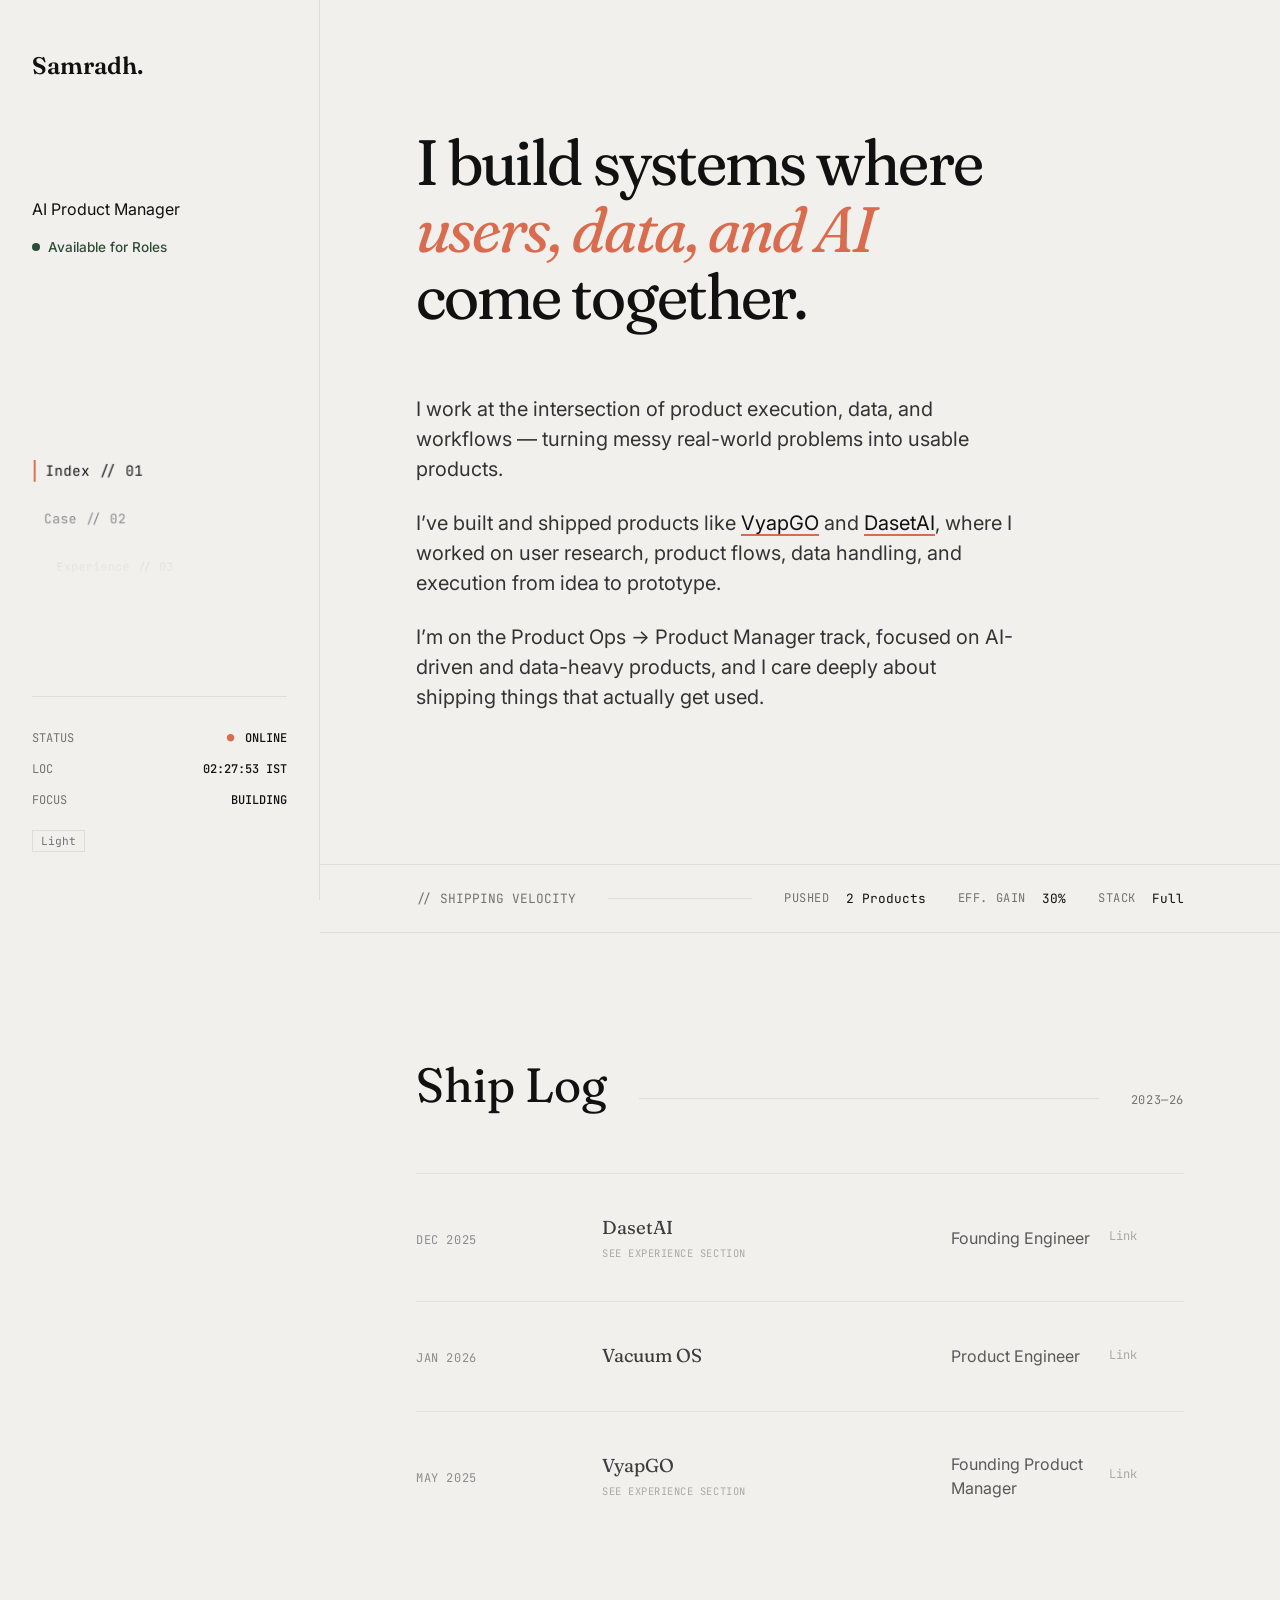
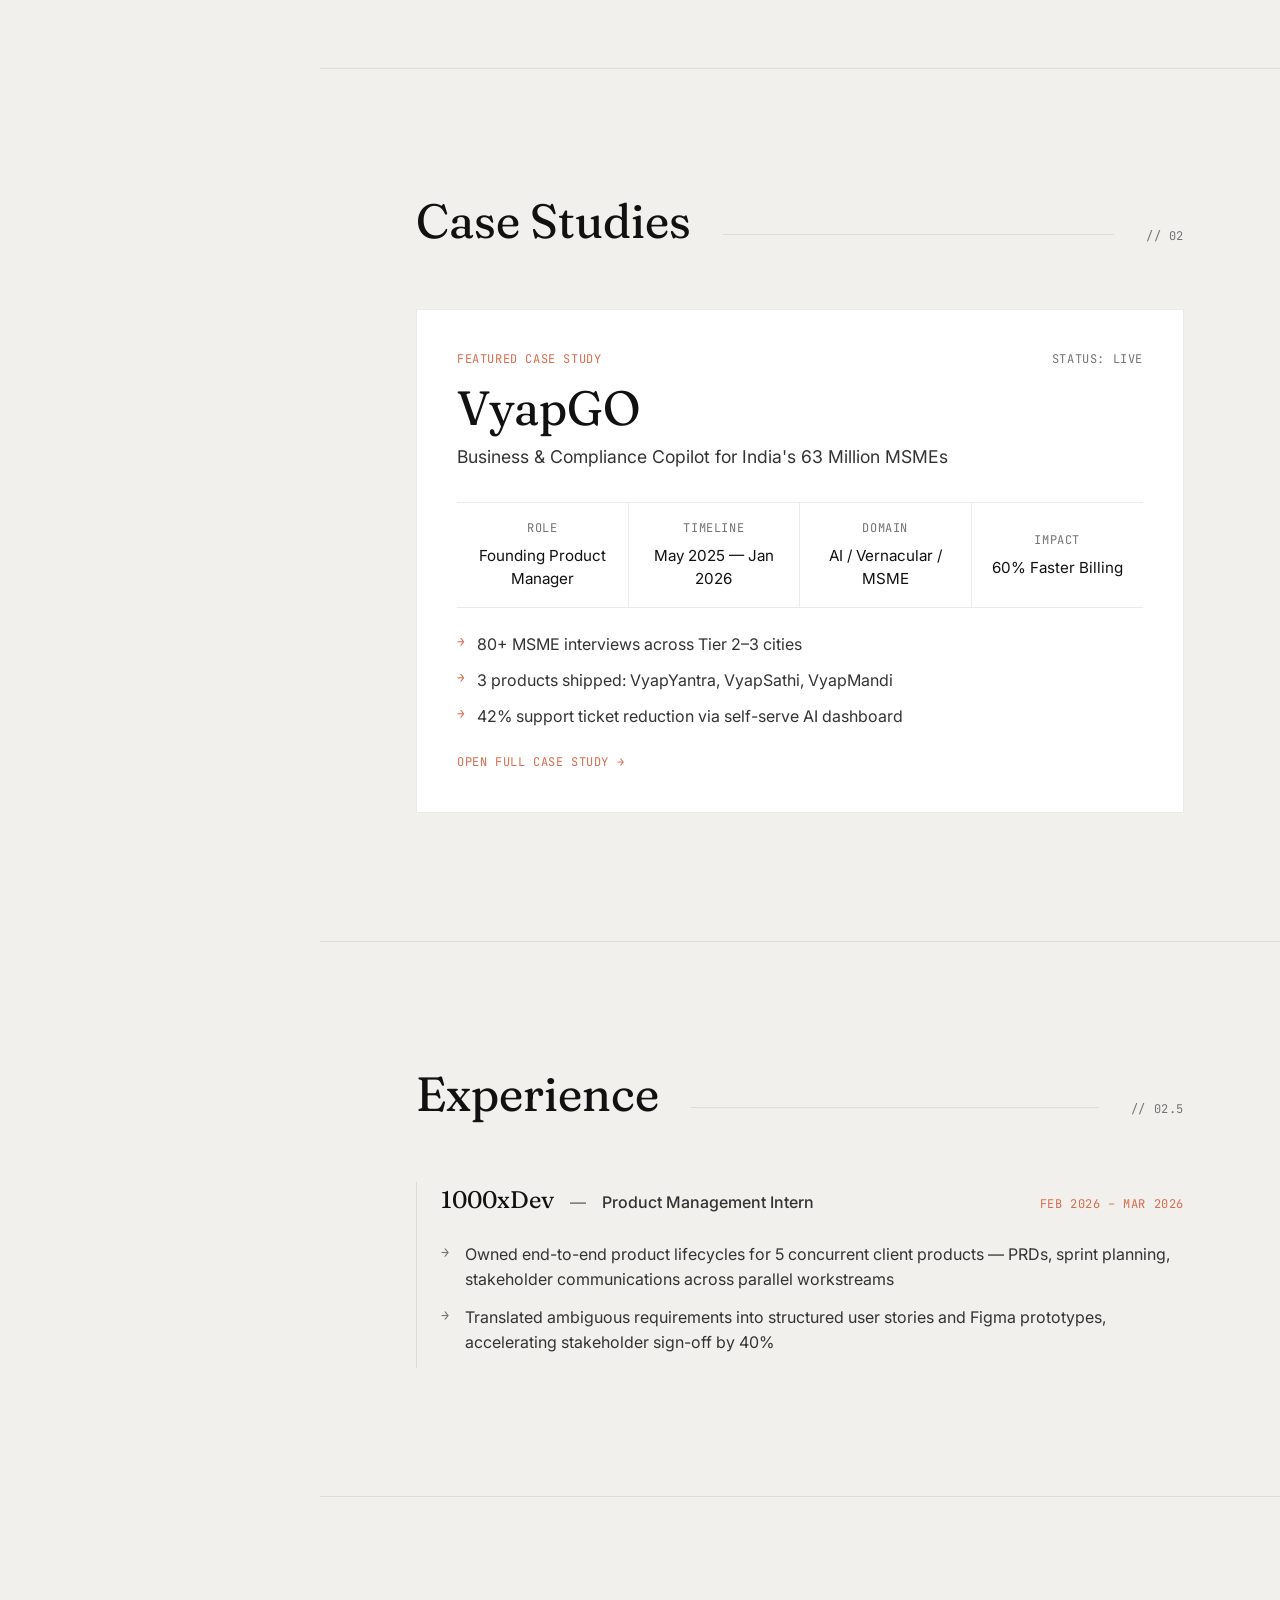
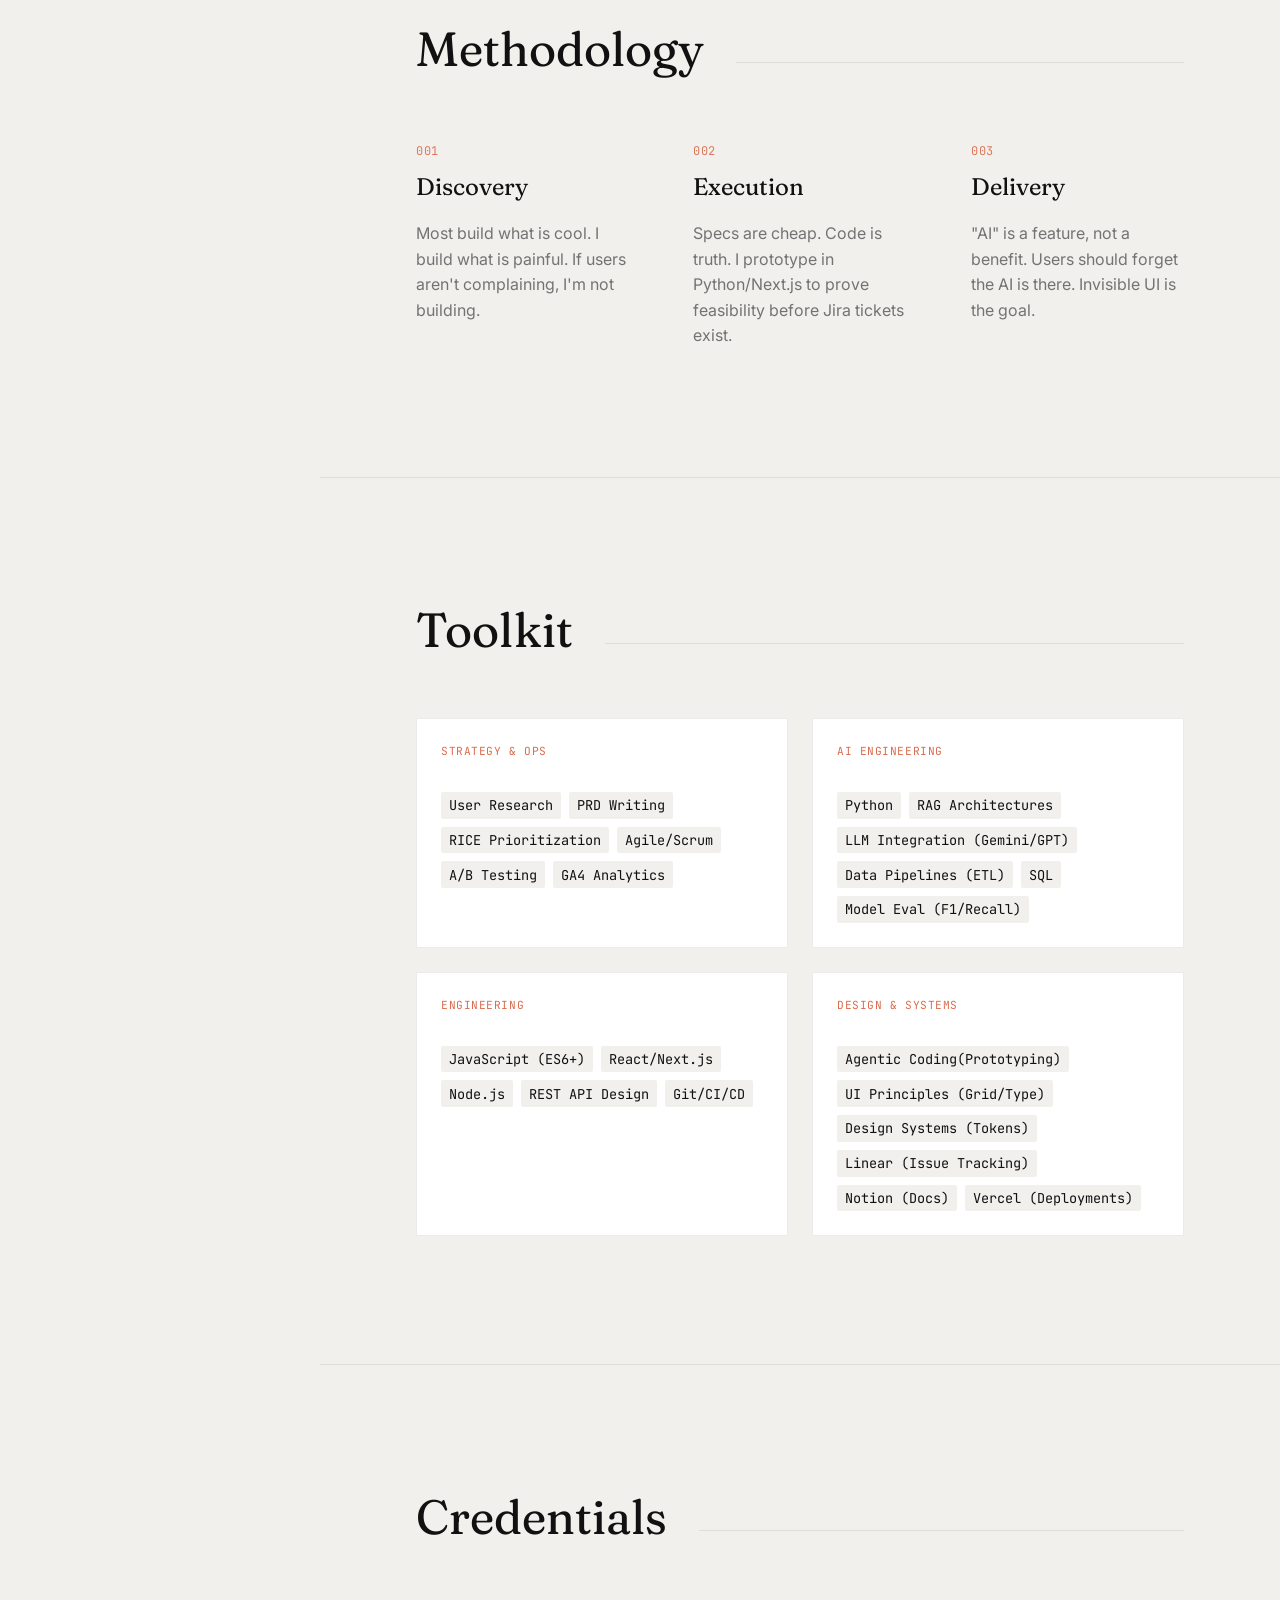
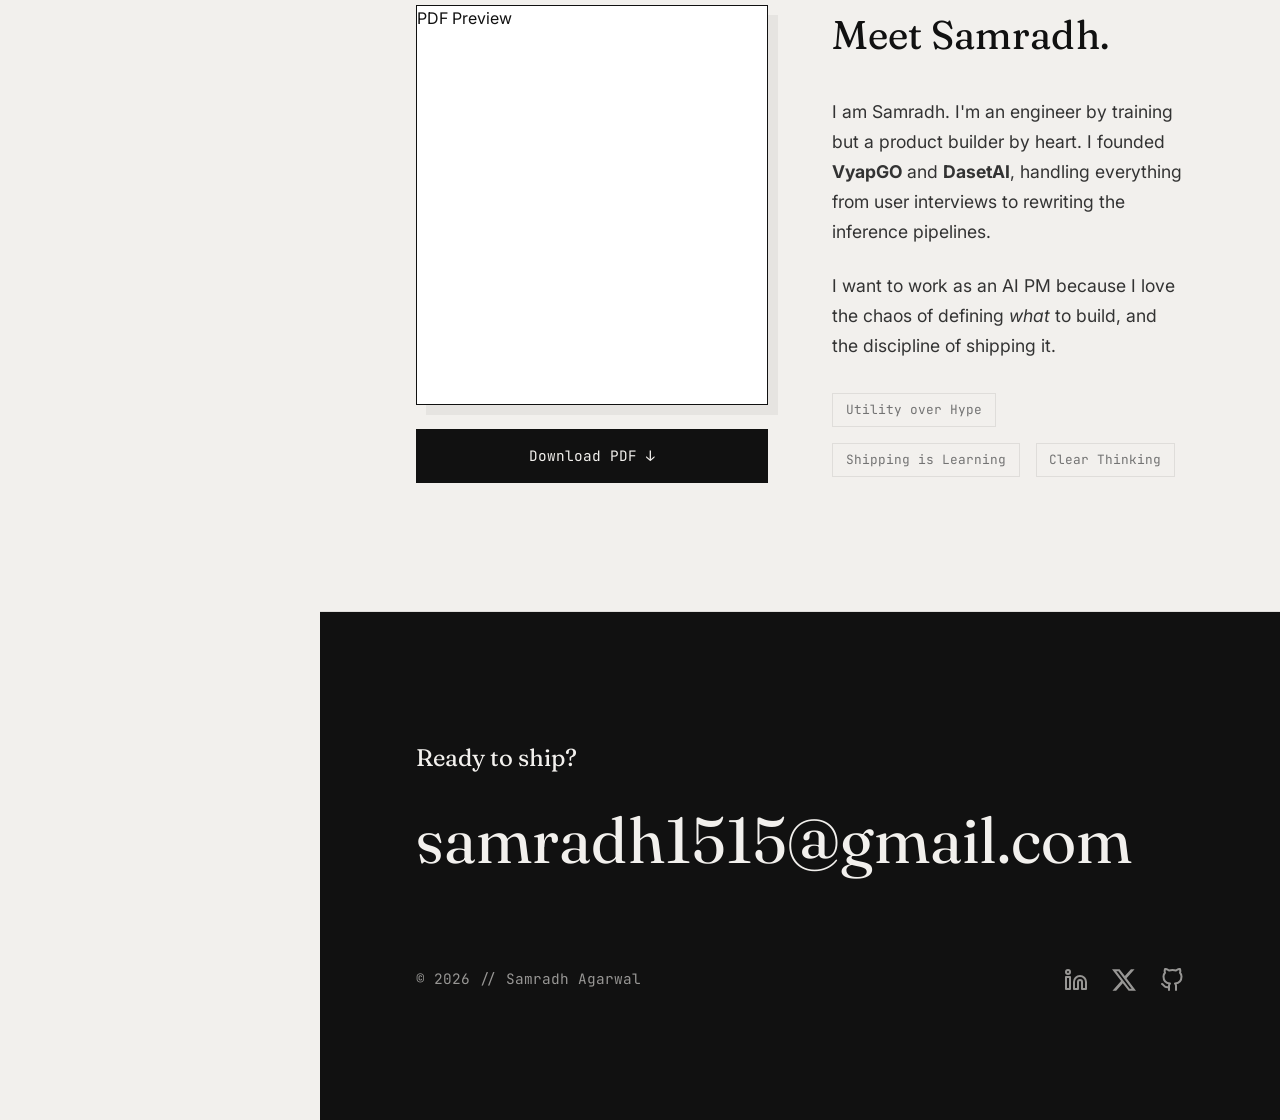
==== index.html @ 08c5957d "Enhance sidebar wheel navigation and scroll behavior" ====
<!DOCTYPE html>
<html lang="en">

<head>
    <meta charset="UTF-8">
    <meta name="viewport" content="width=device-width, initial-scale=1.0">
    <title>Samradh Agarwal </title>
    <meta name="description"
        content="Portfolio of a Technical PM and Builder. Shipping AI products (DasetAI, VyapGO) and operational tools.">

    <!-- Open Graph (OG) -->
    <meta property="og:title" content="Samradh Agarwal ">
    <meta property="og:description"
        content="Portfolio of a Technical PM and Builder. Shipping AI products (DasetAI, VyapGO) and operational tools.">
    <meta property="og:type" content="website">
    <meta property="og:url" content="https://samradh.dev">

    <!-- Favicon (Orange Square SVG) -->
    <link rel="icon"
        href="data:image/svg+xml,<svg xmlns=%22http://www.w3.org/2000/svg%22 viewBox=%220 0 100 100%22><rect width=%22100%22 height=%22100%22 fill=%22%23D96C4E%22 rx=%2220%22/></svg>">

    <!-- Fonts -->
    <link rel="preconnect" href="https://fonts.googleapis.com">
    <link rel="preconnect" href="https://fonts.gstatic.com" crossorigin>
    <link
        href="https://fonts.googleapis.com/css2?family=Fraunces:opsz,wght@9..144,300;400;500;600&family=Inter:wght@300;400;500;600&family=JetBrains+Mono:wght@400;500&display=swap"
        rel="stylesheet">
    <link rel="stylesheet" href="styles.css">
</head>

<body>
    <!-- The Grid Framework -->
    <div class="layout-grid">

        <!-- col 1-3: Sticky Identity -->
        <aside class="identity-sidebar">
            <div class="brand">Samradh.</div>
            <div class="role-meta">
                <p>AI Product Manager</p>
                <p class="status-indicator"><span class="dot"></span>Available for Roles</p>
            </div>
            <nav class="editorial-nav">
                <a href="#work" id="nav-work" class="nav-link">Index // 01</a>
                <a href="#case-studies" id="nav-case-studies" class="nav-link">Case // 02</a>
                <a href="#experience" id="nav-experience" class="nav-link">Experience // 03</a>
                <a href="#methodology" id="nav-methodology" class="nav-link">Method // 04</a>
                <a href="#toolkit" id="nav-toolkit" class="nav-link">Toolkit // 05</a>
                <a href="#resume" id="nav-resume" class="nav-link">CV // 06</a>
                <a href="#contact" id="nav-contact" class="nav-link">Contact // 07</a>
            </nav>
            <div class="system-status-widget">
                <div class="status-line">
                    <span class="status-label">STATUS</span>
                    <span class="status-value"><span class="blink-dot">●</span> ONLINE</span>
                </div>
                <div class="status-line">
                    <span class="status-label">LOC</span>
                    <span class="status-value" id="live-clock">--:-- IST</span>
                </div>
                <div class="status-line">
                    <span class="status-label">FOCUS</span>
                    <span class="status-value">BUILDING</span>
                </div>

                <button id="theme-toggle" class="theme-btn-compact">
                    <span id="theme-status">L/D</span>
                </button>
            </div>
        </aside>

        <!-- col 4-12: Main Scrollable Content -->
        <main class="content-stream">

            <!-- HERO SECTION -->
            <section class="hero-statement">
                <h1 class="display-heading">
                    <span>I build systems where</span>
                    <span><span class="highlight-serif">users, data, and AI</span></span>
                    <span>come together.</span>
                </h1>
                <div class="manifesto-text reveal-on-scroll">
                    <p>
                        I work at the intersection of product execution, data, and workflows — turning messy real-world
                        problems into usable products.
                    </p>
                    <p>
                        I’ve built and shipped products like <a href="#work">VyapGO</a> and <a href="#work">DasetAI</a>,
                        where I worked on user research, product flows, data handling, and execution from idea to
                        prototype.
                    </p>
                    <p>
                        I’m on the Product Ops → Product Manager track, focused on AI-driven and data-heavy products,
                        and I care deeply about shipping things that actually get used.
                    </p>
                </div>
            </section>

            <!-- STATS TICKER -->
            <div class="ticker-divider">
                <span>// SHIPPING VELOCITY</span>
                <span class="ticker-line"></span>
                <div class="stat-group">
                    <span class="mono-label">Pushed</span>
                    <span class="mono-val">2 Products</span>
                </div>
                <div class="stat-group">
                    <span class="mono-label">Eff. Gain</span>
                    <span class="mono-val">30%</span>
                </div>
                <div class="stat-group">
                    <span class="mono-label">Stack</span>
                    <span class="mono-val">Full</span>
                </div>
            </div>

            <!-- WORK SECTION (The Ship Log) -->
            <section id="work" class="section-block">
                <header class="block-header">
                    <h2>Ship Log</h2>
                    <span class="h-line"></span>
                    <span class="year">2023—26</span>
                </header>

                <div class="ship-log-table">
                    <!-- Entry 1: DasetAI -->
                    <div class="log-row" onclick="openModal('case-b')">
                        <div class="col-date"><span class="mono-label">Dec 2025</span></div>
                        <div class="col-name">
                            <h3 class="serif-display">DasetAI</h3>
                            <span class="mono-label" style="font-size: 0.65rem; opacity: 0.7; display: block; margin-top: 4px;">SEE EXPERIENCE SECTION</span>
                        </div>
                        <div class="col-role">
                            Founding Engineer
                            <a href="https://daset-ai-main.vercel.app/" class="repo-link" target="_blank"
                                onclick="event.stopPropagation()">Link</a>
                            <span class="arrow-icon">→</span>
                        </div>
                    </div>

                    <!-- Entry 2: Vacuum OS -->
                    <div class="log-row" onclick="openModal('case-c')">
                        <div class="col-date"><span class="mono-label">Jan 2026</span></div>
                        <div class="col-name">
                            <h3 class="serif-display">Vacuum OS</h3>
                        </div>
                        <div class="col-role">
                            Product Engineer
                            <a href="https://vacuum-os.vercel.app/" class="repo-link" target="_blank"
                                onclick="event.stopPropagation()">Link</a>
                            <span class="arrow-icon">→</span>
                        </div>
                    </div>

                    <!-- Entry 3: VyapGO -->
                    <div class="log-row" onclick="openModal('case-a')">
                        <div class="col-date"><span class="mono-label">May 2025</span></div>
                        <div class="col-name">
                            <h3 class="serif-display">VyapGO</h3>
                            <span class="mono-label" style="font-size: 0.65rem; opacity: 0.7; display: block; margin-top: 4px;">SEE EXPERIENCE SECTION</span>
                        </div>
                        <div class="col-role">
                            Founding Product Manager
                            <a href="https://vyapgo.vercel.app/" class="repo-link" target="_blank"
                                onclick="event.stopPropagation()">Link</a>
                            <span class="arrow-icon">→</span>
                        </div>
                    </div>
                </div>
            </section>

            <!-- CASE STUDY SECTION -->
            <section id="case-studies" class="section-block">
                <header class="block-header">
                    <h2>Case Studies</h2>
                    <span class="h-line"></span>
                    <span class="year">// 02</span>
                </header>

                <a href="vyapgo-case-study.html" class="case-study-feature reveal-on-scroll"
                    aria-label="Open VyapGO case study">
                    <div class="case-study-head">
                        <span class="mono-label case-study-tag">Featured Case Study</span>
                        <span class="mono-label">Status: Live</span>
                    </div>

                    <h3 class="case-study-title serif-display">VyapGO</h3>
                    <p class="case-study-subtitle">Business &amp; Compliance Copilot for India's 63 Million MSMEs</p>

                    <div class="case-study-meta-grid">
                        <div class="case-study-meta-item">
                            <span class="mono-label">Role</span>
                            <span class="case-study-meta-value">Founding Product Manager</span>
                        </div>
                        <div class="case-study-meta-item">
                            <span class="mono-label">Timeline</span>
                            <span class="case-study-meta-value">May 2025 &mdash; Jan 2026</span>
                        </div>
                        <div class="case-study-meta-item">
                            <span class="mono-label">Domain</span>
                            <span class="case-study-meta-value">AI / Vernacular / MSME</span>
                        </div>
                        <div class="case-study-meta-item">
                            <span class="mono-label">Impact</span>
                            <span class="case-study-meta-value">60% Faster Billing</span>
                        </div>
                    </div>

                    <ul class="case-study-highlights">
                        <li>80+ MSME interviews across Tier 2&ndash;3 cities</li>
                        <li>3 products shipped: VyapYantra, VyapSathi, VyapMandi</li>
                        <li>42% support ticket reduction via self-serve AI dashboard</li>
                    </ul>

                    <span class="mono-label case-study-cta">Open Full Case Study &rarr;</span>
                </a>
            </section>

            <!-- EXPERIENCE SECTION -->
            <section id="experience" class="section-block">
                <header class="block-header">
                    <h2>Experience</h2>
                    <span class="h-line"></span>
                    <span class="year">// 02.5</span>
                </header>

                <div class="experience-timeline">
                    <!-- Entry 1: 1000xDev -->
                    <div class="timeline-item">
                        <div class="timeline-header">
                            <h3 class="timeline-company serif-display">1000xDev</h3>
                            <span class="timeline-role">Product Management Intern</span>
                            <span class="timeline-date mono-label">Feb 2026 – Mar 2026</span>
                        </div>
                        <ul class="timeline-bullets">
                            <li>Owned end-to-end product lifecycles for 5 concurrent client products — PRDs, sprint planning, stakeholder communications across parallel workstreams</li>
                            <li>Translated ambiguous requirements into structured user stories and Figma prototypes, accelerating stakeholder sign-off by 40%</li>
                        </ul>
                    </div>
                </div>
            </section>

            <!-- PHILOSOPHY SECTION (The Comparative) -->
            <section id="methodology" class="section-block">
                <header class="block-header">
                    <h2>Methodology</h2>
                    <span class="h-line"></span>
                </header>

                <div class="method-grid">
                    <div class="method-col reveal-on-scroll">
                        <span class="method-index">001</span>
                        <h4>Discovery</h4>
                        <p class="method-p">
                            Most build what is cool. I build what is painful.
                            If users aren't complaining, I'm not building.
                        </p>
                    </div>
                    <div class="method-col reveal-on-scroll" style="transition-delay: 0.1s;">
                        <span class="method-index">002</span>
                        <h4>Execution</h4>
                        <p class="method-p">
                            Specs are cheap. Code is truth. I prototype in Python/Next.js
                            to prove feasibility before Jira tickets exist.
                        </p>
                    </div>
                    <div class="method-col reveal-on-scroll" style="transition-delay: 0.2s;">
                        <span class="method-index">003</span>
                        <h4>Delivery</h4>
                        <p class="method-p">
                            "AI" is a feature, not a benefit.
                            Users should forget the AI is there. Invisible UI is the goal.
                        </p>
                    </div>
                </div>
            </section>

            <!-- TOOLKIT SECTION (Bento Grid) -->
            <section id="toolkit" class="section-block">
                <header class="block-header">
                    <h2>Toolkit</h2>
                    <span class="h-line"></span>
                </header>

                <div class="toolkit-grid reveal-on-scroll">
                    <!-- Card 1: Product Management -->
                    <div class="toolkit-item col-span-2">
                        <span class="toolkit-label">Strategy & Ops</span>
                        <div class="toolkit-content">
                            <span class="tech-mono">User Research</span>
                            <span class="tech-mono">PRD Writing</span>
                            <span class="tech-mono">RICE Prioritization</span>
                            <span class="tech-mono">Agile/Scrum</span>
                            <span class="tech-mono">A/B Testing</span>
                            <span class="tech-mono">GA4 Analytics</span>
                        </div>
                    </div>

                    <!-- Card 2: AI & Data Stack -->
                    <div class="toolkit-item col-span-2">
                        <span class="toolkit-label">AI Engineering</span>
                        <div class="toolkit-content">
                            <span class="tech-mono">Python</span>
                            <span class="tech-mono">RAG Architectures</span>
                            <span class="tech-mono">LLM Integration (Gemini/GPT)</span>
                            <span class="tech-mono">Data Pipelines (ETL)</span>
                            <span class="tech-mono">SQL</span>
                            <span class="tech-mono">Model Eval (F1/Recall)</span>
                        </div>
                    </div>

                    <!-- Card 3: Full-Stack Dev -->
                    <div class="toolkit-item col-span-2">
                        <span class="toolkit-label">Engineering</span>
                        <div class="toolkit-content">
                            <span class="tech-mono">JavaScript (ES6+)</span>
                            <span class="tech-mono">React/Next.js</span>
                            <span class="tech-mono">Node.js</span>
                            <span class="tech-mono">REST API Design</span>
                            <span class="tech-mono">Git/CI/CD</span>
                        </div>
                    </div>

                    <!-- Card 4: Design & Systems -->
                    <div class="toolkit-item col-span-2">
                        <span class="toolkit-label">Design & Systems</span>
                        <div class="toolkit-content">
                            <!-- Design -->
                            <span class="tech-mono">Agentic Coding(Prototyping)</span>
                            <span class="tech-mono">UI Principles (Grid/Type)</span>
                            <span class="tech-mono">Design Systems (Tokens)</span>
                            <!-- Workflow -->
                            <span class="tech-mono">Linear (Issue Tracking)</span>
                            <span class="tech-mono">Notion (Docs)</span>
                            <span class="tech-mono">Vercel (Deployments)</span>
                        </div>
                    </div>
                </div>
            </section>

            <!-- RESUME & BIO SECTION -->
            <section id="resume" class="section-block">
                <header class="block-header">
                    <h2>Credentials</h2>
                    <span class="h-line"></span>
                </header>

                <div class="resume-split-grid">

                    <!-- Left: Resume Preview (Small Box) -->
                    <div class="resume-col-left">
                        <div class="resume-preview-wrapper">
                            <div class="resume-preview-box angled-paper">
                                <object data="Samradh_Main_Resume_Latest.pdf#toolbar=0&navpanes=0&scrollbar=0&view=FitH"
                                    type="application/pdf" class="pdf-obj">
                                    <p>PDF Preview</p>
                                </object>
                            </div>
                        </div>
                        <a href="./Samradh_Main_Resume_Latest.pdf" target="_blank" class="download-btn-full">Download PDF
                            ↓</a>
                    </div>

                    <!-- Right: Meet Samradh -->
                    <div class="resume-col-right">
                        <h3 class="bio-heading">Meet Samradh.</h3>
                        <p class="bio-text">
                            I am Samradh. I'm an engineer by training but a product builder by heart.
                            I founded <strong>VyapGO</strong> and <strong>DasetAI</strong>, handling everything from
                            user interviews to rewriting the inference pipelines.
                        </p>
                        <p class="bio-text">
                            I want to work as an AI PM because I love the chaos of defining <em>what</em> to build, and
                            the discipline of shipping it.
                        </p>

                        <div class="bio-values">
                            <span class="value-tag">Utility over Hype</span>
                            <span class="value-tag">Shipping is Learning</span>
                            <span class="value-tag">Clear Thinking</span>
                        </div>
                    </div>

                </div>
            </section>

            <!-- FOOTER -->
            <footer id="contact">
                <div class="footer-cta">
                    <h2>Ready to ship?</h2>
                    <a href="mailto:samradh1515@gmail.com" class="giant-mail-link">samradh1515@gmail.com</a>
                </div>
                <div class="footer-meta">
                    <span>© 2026 // Samradh Agarwal</span>
                    <div class="social-links">
                        <a href="https://www.linkedin.com/in/samradh-agarwal-b835a5238/" target="_blank"
                            aria-label="LinkedIn">
                            <svg xmlns="http://www.w3.org/2000/svg" width="24" height="24" viewBox="0 0 24 24"
                                fill="none" class="social-icon">
                                <path d="M16 8a6 6 0 0 1 6 6v7h-4v-7a2 2 0 0 0-2-2 2 2 0 0 0-2 2v7h-4v-7a6 6 0 0 1 6-6z"
                                    stroke="currentColor" stroke-width="2" stroke-linecap="round"
                                    stroke-linejoin="round" />
                                <rect x="2" y="9" width="4" height="12" stroke="currentColor" stroke-width="2"
                                    stroke-linecap="round" stroke-linejoin="round" />
                                <circle cx="4" cy="4" r="2" stroke="currentColor" stroke-width="2"
                                    stroke-linecap="round" stroke-linejoin="round" />
                            </svg>
                        </a>
                        <a href="https://x.com/Samradh15" target="_blank" aria-label="Twitter (X)">
                            <svg xmlns="http://www.w3.org/2000/svg" width="24" height="24" viewBox="0 0 24 24"
                                fill="currentColor" class="social-icon">
                                <path
                                    d="M18.901 1.153h3.68l-8.04 9.19L24 22.846h-7.406l-5.8-7.584-6.638 7.584H.474l8.6-9.83L0 1.154h7.594l5.243 6.932ZM17.61 20.644h2.039L6.486 3.24H4.298Z" />
                            </svg>
                        </a>
                        <a href="https://github.com/samradh15" target="_blank" aria-label="GitHub">
                            <svg xmlns="http://www.w3.org/2000/svg" width="24" height="24" viewBox="0 0 24 24"
                                fill="none" class="social-icon">
                                <path
                                    d="M9 19c-5 1.5-5-2.5-7-3m14 6v-3.87a3.37 3.37 0 0 0-.94-2.61c3.14-.35 6.44-1.54 6.44-7A5.44 5.44 0 0 0 20 4.77 5.07 5.07 0 0 0 19.91 1S18.73.65 16 2.48a13.38 13.38 0 0 0-7 0C6.27.65 5.09 1 5.09 1A5.07 5.07 0 0 0 5 4.77a5.44 5.44 0 0 0-1.5 3.78c0 5.42 3.3 6.61 6.44 7A3.37 3.37 0 0 0 9 18.13V22"
                                    stroke="currentColor" stroke-width="2" stroke-linecap="round"
                                    stroke-linejoin="round" />
                            </svg>
                        </a>
                    </div>
                </div>
            </footer>

        </main>

        <!-- FLOATING PREVIEW CONTAINER -->
        <div id="project-preview-window" class="hidden">
            <div class="preview-inner">
                <!-- Dynamic Content Injected Here via JS -->
                <span class="preview-label">Visual Record</span>
                <div id="preview-target" class="preview-box"></div>
            </div>
        </div>

    </div>

    <!-- Modals (Simplified for robustness) -->
    <div id="modal-overlay" class="hidden">
        <div class="modal-container">
            <button class="close-btn" onclick="closeModal()">✕</button>
            <div id="modal-content"></div>
        </div>
    </div>

    <!-- Spec Sheet Templates -->
    <template id="tmpl-case-a">
        <article class="spec-sheet">
            <header class="spec-header">
                <div class="spec-meta">
                    <span class="mono-label">PROJECT 01</span>
                    <span class="mono-label">STATUS: SHIPPED</span>
                </div>
                <h2 class="spec-title">VyapGO: Voice-First OS for MSMEs</h2>

                <div class="spec-grid-stats">
                    <div class="stat-box">
                        <span class="label">Role</span>
                        <span class="val">Founding PM</span>
                    </div>
                    <div class="stat-box">
                        <span class="label">Stack</span>
                        <span class="val">Voice AI / React Native</span>
                    </div>
                    <div class="stat-box">
                        <span class="label">Impact</span>
                        <span class="val">60% Faster Billing</span>
                    </div>
                </div>
            </header>

            <div class="spec-body">
                <div class="spec-section">
                    <h4>Key Metrics</h4>
                    <ul class="spec-list">
                        <li>Conducted 80+ user interviews to identify GST compliance friction.</li>
                        <li>Shipped 'Voice-to-Invoice' feature, cutting data entry time by 60%.</li>
                        <li>Reduced support tickets by 42% via self-serve AI dashboard.</li>
                    </ul>
                </div>
            </div>
        </article>
    </template>

    <template id="tmpl-case-b">
        <article class="spec-sheet">
            <header class="spec-header">
                <div class="spec-meta">
                    <span class="mono-label">PROJECT 02</span>
                    <span class="mono-label">STATUS: LIVE</span>
                </div>
                <h2 class="spec-title">DasetAI: The Data Engine for AI</h2>

                <div class="spec-grid-stats">
                    <div class="stat-box">
                        <span class="label">Role</span>
                        <span class="val">Founding Engineer</span>
                    </div>
                    <div class="stat-box">
                        <span class="label">Stack</span>
                        <span class="val">Python / RAG / React</span>
                    </div>
                    <div class="stat-box">
                        <span class="label">Impact</span>
                        <span class="val">68% Better Data</span>
                    </div>
                </div>
            </header>

            <div class="spec-body">
                <div class="spec-section">
                    <h4>Key Metrics</h4>
                    <ul class="spec-list">
                        <li>Designed 'Dataset Studio' pipeline (Ingest → Clean → Validate), reducing ingestion errors by
                            40%.</li>
                        <li>Built 'Antigravity' IDE workflow for friction-free data mining.</li>
                        <li>Implemented schema validation, cutting bad records by 68%.</li>
                    </ul>
                </div>
            </div>
        </article>
    </template>

    <template id="tmpl-case-c">
        <article class="spec-sheet">
            <header class="spec-header">
                <div class="spec-meta">
                    <span class="mono-label">PROJECT 03</span>
                    <span class="mono-label">STATUS: PROTOTYPE</span>
                </div>
                <h2 class="spec-title">Vacuum OS: Deep Work Workspace</h2>

                <div class="spec-grid-stats">
                    <div class="stat-box">
                        <span class="label">Role</span>
                        <span class="val">Product Engineer</span>
                    </div>
                    <div class="stat-box">
                        <span class="label">Stack</span>
                        <span class="val">React / Minimal UI</span>
                    </div>
                    <div class="stat-box">
                        <span class="label">Impact</span>
                        <span class="val">45m Focus Sessions</span>
                    </div>
                </div>
            </header>

            <div class="spec-body">
                <div class="spec-section">
                    <h4>Key Metrics</h4>
                    <ul class="spec-list">
                        <li>Designed 'Deep Focus Engine' for distraction-free work.</li>
                        <li>Reduced time-to-first-action to under 90 seconds.</li>
                        <li>Optimized for behavior change over engagement metrics.</li>
                    </ul>
                </div>
            </div>
        </article>
    </template>

    <script src="script.js"></script>
</body>

</html>
---- styles.css ----
/* 
  EDITORIAL DESIGN SYSTEM 
  Concept: Digital Magazine / Product Manifest
*/

:root {
    /* DEFAULT: LIGHT (Warm Precision) */
    --bg-paper: #F2F0ED;
    /* The distinct warm grey/beige of high-end paper */
    --bg-surface: #FFFFFF;

    --text-ink: #111111;
    /* Sharp Black */
    --text-charcoal: #333333;
    --text-muted: #737373;

    --accent-organic: #D96C4E;
    /* Burnt Orange */
    --accent-forest: #2D4D38;
    /* Deep Green */

    --line-hairline: rgba(0, 0, 0, 0.08);
    --line-focus: rgba(0, 0, 0, 1);

    /* Grid */
    --sidebar-width: 320px;
    --max-content-width: 1400px;
}

[data-theme="dark"] {
    /* DARK: Obsidian */
    --bg-paper: #0E0E0E;
    --bg-surface: #1C1C1C;

    --text-ink: #E0E0E0;
    /* Soft White */
    --text-charcoal: #A0A0A0;
    --text-muted: #666666;

    --line-hairline: rgba(255, 255, 255, 0.12);
    --line-focus: rgba(255, 255, 255, 0.9);

    --accent-organic: #E08D79;
    /* Muted Terracotta */
    --accent-forest: #4E8563;
}

/* RESET */
*,
*::before,
*::after {
    box-sizing: border-box;
    margin: 0;
    padding: 0;
}

html {
    scroll-behavior: smooth;
    font-size: 16px;
    transition: background 0.3s ease, color 0.3s ease;
    overflow-x: hidden;
    /* Prevent horizontal scroll from animations */
}

/* SCROLL ANIMATIONS */
.reveal-on-scroll {
    opacity: 0;
    transform: translateY(30px);
    filter: blur(10px);
    /* Cinematic Blur Start */
    transition: all 1s cubic-bezier(0.16, 1, 0.3, 1);
    will-change: transform, opacity, filter;
}

.reveal-active {
    opacity: 1;
    transform: translateY(0);
    filter: blur(0);
    /* Focus */
}

.display-heading span {
    display: block;
    /* For line-by-line reveal */
    animation: textRefine 1s cubic-bezier(0.16, 1, 0.3, 1) forwards;
    opacity: 0;
    transform: translateY(20px);
}

.display-heading span:nth-child(1) {
    animation-delay: 0.1s;
}

.display-heading span:nth-child(2) {
    animation-delay: 0.2s;
}

.display-heading span:nth-child(3) {
    animation-delay: 0.3s;
}

@keyframes textRefine {
    to {
        opacity: 1;
        transform: translateY(0);
    }
}

body {
    background-color: var(--bg-paper);
    color: var(--text-ink);
    font-family: 'Inter', sans-serif;
    -webkit-font-smoothing: antialiased;
    line-height: 1.5;
    transition: background-color 0.3s ease;
}

/* Theme Toggle Button */
.theme-btn {
    background: transparent;
    border: 1px solid var(--line-hairline);
    border-radius: 4px;
    font-family: 'JetBrains Mono', monospace;
    font-size: 0.75rem;
    color: var(--text-muted);
    cursor: pointer;
    padding: 0.5rem 1rem;
    margin-top: 1rem;
    text-transform: uppercase;
    letter-spacing: 0.05em;
    transition: all 0.2s;
    display: flex;
    align-items: center;
    gap: 0.5rem;
    width: fit-content;
}

.theme-btn:hover {
    border-color: var(--text-ink);
    color: var(--text-ink);
    background: var(--bg-surface);
}

.theme-label {
    opacity: 0.6;
}

/* SYSTEM STATUS WIDGET (Sidebar) */
.system-status-widget {
    font-family: 'JetBrains Mono', monospace;
    font-size: 0.75rem;
    display: flex;
    flex-direction: column;
    gap: 0.8rem;
    padding-top: 2rem;
    border-top: 1px solid var(--line-hairline);
}

.status-line {
    display: flex;
    justify-content: space-between;
    align-items: center;
}

.status-label {
    color: var(--text-muted);
}

.status-value {
    color: var(--text-ink);
    font-weight: 500;
}

.blink-dot {
    color: var(--accent-organic);
    animation: blink 1.5s infinite;
    margin-right: 4px;
}

@keyframes blink {

    0%,
    100% {
        opacity: 1;
    }

    50% {
        opacity: 0;
    }
}

.theme-btn-compact {
    background: transparent;
    border: 1px solid var(--line-hairline);
    color: var(--text-muted);
    padding: 0.2rem 0.5rem;
    font-family: inherit;
    font-size: 0.7rem;
    cursor: pointer;
    align-self: flex-start;
    margin-top: 0.5rem;
    transition: all 0.2s;
}

.theme-btn-compact:hover {
    border-color: var(--text-ink);
    color: var(--text-ink);
}

/* TYPOGRAPHY SYSTEM */
h1,
h2,
h3,
h4 {
    font-family: 'Fraunces', serif;
    font-weight: 400;
    /* Editorial weight */
    font-variation-settings: "SOFT" 50, "WONK" 0;
}

.display-heading {
    font-size: clamp(3rem, 5vw, 6rem);
    line-height: 1.05;
    letter-spacing: -0.03em;
    color: var(--text-ink);
}

.highlight-serif {
    font-style: italic;
    color: var(--accent-organic);
}

.mono-label,
.col-id,
.year {
    font-family: 'JetBrains Mono', monospace;
    font-size: 0.75rem;
    text-transform: uppercase;
    letter-spacing: 0.05em;
    color: var(--text-muted);
}

.method-index {
    font-family: 'JetBrains Mono', monospace;
    font-size: 0.75rem;
    text-transform: uppercase;
    letter-spacing: 0.05em;
    color: var(--accent-organic);
    opacity: 0.9;
}

/* MAIN LAYOUT GRID */
.layout-grid {
    display: flex;
    min-height: 100vh;
    max-width: var(--max-content-width);
    margin: 0 auto;
}

/* SIDEBAR (Sticky) */
.identity-sidebar {
    width: var(--sidebar-width);
    height: 100vh;
    position: sticky;
    top: 0;
    padding: 3rem 2rem;
    display: flex;
    flex-direction: column;
    justify-content: space-between;
    border-right: 1px solid var(--line-hairline);
    flex-shrink: 0;
    background: var(--bg-paper);
    /* Sticky needs bg */
    z-index: 20;
}

.brand {
    font-family: 'Fraunces', serif;
    font-size: 1.5rem;
    font-weight: 600;
}

.editorial-nav {
    display: flex;
    flex-direction: column;
    gap: 1.5rem;
}

.editorial-nav.nav-wheel {
    --wheel-step: 52px;
    height: 212px;
    position: relative;
    overflow: hidden;
    display: block;
    gap: 0;
    perspective: 1000px;
    -webkit-mask-image: linear-gradient(to bottom,
            transparent 0%,
            rgba(0, 0, 0, 0.22) 10%,
            rgba(0, 0, 0, 1) 28%,
            rgba(0, 0, 0, 1) 72%,
            rgba(0, 0, 0, 0.22) 90%,
            transparent 100%);
    mask-image: linear-gradient(to bottom,
            transparent 0%,
            rgba(0, 0, 0, 0.22) 10%,
            rgba(0, 0, 0, 1) 28%,
            rgba(0, 0, 0, 1) 72%,
            rgba(0, 0, 0, 0.22) 90%,
            transparent 100%);
}

.editorial-nav.nav-wheel .nav-link {
    position: absolute;
    top: 50%;
    left: 0;
    right: 0;
    transform-origin: center center;
    will-change: transform, opacity;
    transition: transform 0.34s cubic-bezier(0.22, 1, 0.36, 1),
        opacity 0.34s ease,
        color 0.2s ease,
        border-color 0.2s ease,
        padding-left 0.2s ease;
}

.nav-link {
    text-decoration: none;
    font-family: 'JetBrains Mono', monospace;
    font-size: 0.9rem;
    color: var(--text-muted);
    transition: all 0.2s;
    border-left: 1px solid transparent;
    padding-left: 0;
}

.nav-link:hover,
.nav-link.active {
    color: var(--text-ink);
    padding-left: 10px;
    /* Slight nudge */
    border-left: 2px solid var(--accent-organic);
}

.status-indicator {
    display: flex;
    align-items: center;
    gap: 8px;
    font-size: 0.85rem;
    color: var(--accent-forest);
    font-weight: 500;
    margin-top: 1rem;
}

.dot {
    width: 8px;
    height: 8px;
    background: var(--accent-forest);
    border-radius: 50%;
    animation: pulse 2s infinite;
}

@keyframes pulse {
    0% {
        opacity: 1;
    }

    50% {
        opacity: 0.5;
    }

    100% {
        opacity: 1;
    }
}

/* CONTENT STREAM */
.content-stream {
    flex-grow: 1;
    overflow: hidden;
    /* For float containment */
}

/* Hero Section */
.hero-statement {
    padding: 8rem 6rem;
    min-height: 90vh;
    display: flex;
    flex-direction: column;
    justify-content: center;
}

.manifesto-text {
    margin-top: 4rem;
    max-width: 600px;
    font-size: 1.25rem;
    color: var(--text-charcoal);
}

.manifesto-text p {
    margin-bottom: 1.5rem;
}

.manifesto-text a {
    color: var(--text-ink);
    text-decoration: underline;
    text-decoration-color: var(--accent-organic);
    text-underline-offset: 4px;
}

/* Ticker Divider */
.ticker-divider {
    border-top: 1px solid var(--line-hairline);
    border-bottom: 1px solid var(--line-hairline);
    padding: 1.5rem 6rem;
    display: flex;
    align-items: center;
    gap: 2rem;
    font-family: 'JetBrains Mono', monospace;
    font-size: 0.8rem;
    color: var(--text-muted);
}

.ticker-line {
    flex-grow: 1;
    height: 1px;
    background: var(--line-hairline);
}

.stat-group {
    display: flex;
    gap: 1rem;
}

.mono-val {
    color: var(--text-ink);
}

/* Section Blocks */
.section-block {
    padding: 8rem 6rem;
    border-bottom: 1px solid var(--line-hairline);
}

.block-header {
    display: flex;
    align-items: flex-end;
    gap: 2rem;
    margin-bottom: 4rem;
}

.block-header h2 {
    font-size: 3rem;
    line-height: 1;
}

.h-line {
    flex-grow: 1;
    height: 1px;
    background: var(--line-hairline);
    margin-bottom: 10px;
}

/* Ship Log (Table) */
.ship-log-table {
    display: flex;
    flex-direction: column;
}

.log-row {
    display: grid;
    grid-template-columns: 0.8fr 1.5fr 1fr;
    padding: 2.5rem 0;
    border-top: 1px solid var(--line-hairline);
    align-items: center;
    transition: all 0.4s cubic-bezier(0.25, 1, 0.5, 1);
    cursor: pointer;
    opacity: 0.8;
    /* Default cinema dim */
}

.log-row:hover {
    background: transparent;
    border-left: none;
    /* Reset old magnetic */
    padding-left: 0;

    transform: scale(1.01) translateX(10px);
    opacity: 1;
}

.ship-log-table:hover .log-row:not(:hover) {
    opacity: 0.4;
    /* Focus effect on others */
}

.col-date {
    color: var(--accent-organic);
}

.arrow-icon {
    display: inline-block;
    margin-left: 0.5rem;
    transition: transform 0.4s ease;
    opacity: 0;
}

.log-row:hover .arrow-icon {
    opacity: 1;
    transform: translateX(5px);
}

.col-role {
    font-size: 1rem;
    color: var(--text-charcoal);
    display: flex;
    align-items: center;
    justify-content: space-between;
}

.repo-link {
    font-family: 'JetBrains Mono', monospace;
    font-size: 0.75rem;
    opacity: 0.4;
    color: var(--text-ink);
    text-decoration: none;
    border-bottom: 1px solid transparent;
    margin-left: auto;
    /* Push to right if needed */
    margin-right: 1.5rem;
    /* Space before arrow */
    padding-bottom: 2px;
    transition: all 0.2s;
}

.repo-link:hover {
    opacity: 1;
    border-color: var(--accent-organic);
    color: var(--accent-organic);
}

/* Case Study Feature */
.case-study-feature {
    display: block;
    border: 1px solid var(--line-hairline);
    background: var(--bg-surface);
    padding: 2.5rem;
    color: var(--text-ink);
    text-decoration: none;
    transition: transform 0.3s cubic-bezier(0.16, 1, 0.3, 1), border-color 0.3s ease, box-shadow 0.3s ease;
}

.case-study-feature:hover {
    transform: translateY(-3px);
    border-color: var(--accent-organic);
    box-shadow: 0 8px 30px rgba(0, 0, 0, 0.08);
}

.case-study-head {
    display: flex;
    justify-content: space-between;
    align-items: center;
    gap: 1rem;
    margin-bottom: 1rem;
}

.case-study-tag {
    color: var(--accent-organic);
}

.case-study-title {
    font-size: clamp(2rem, 4vw, 3rem);
    line-height: 1;
    margin-bottom: 0.75rem;
}

.case-study-subtitle {
    color: var(--text-charcoal);
    font-size: 1.1rem;
    max-width: 720px;
    margin-bottom: 2rem;
}

.case-study-meta-grid {
    display: grid;
    grid-template-columns: repeat(4, 1fr);
    border-top: 1px solid var(--line-hairline);
    border-bottom: 1px solid var(--line-hairline);
    margin-bottom: 1.5rem;
}

.case-study-meta-item {
    padding: 1rem;
    border-right: 1px solid var(--line-hairline);
    display: flex;
    flex-direction: column;
    align-items: center;
    justify-content: center;
    text-align: center;
    gap: 0.5rem;
}

.case-study-meta-item:last-child {
    border-right: none;
}

.case-study-meta-value {
    color: var(--text-ink);
    font-size: 0.95rem;
}

.case-study-highlights {
    list-style: none;
    display: flex;
    flex-direction: column;
    gap: 0.75rem;
    margin-bottom: 1.25rem;
}

.case-study-highlights li {
    position: relative;
    padding-left: 1.25rem;
    color: var(--text-charcoal);
    line-height: 1.5;
}

.case-study-highlights li::before {
    content: '→';
    position: absolute;
    left: 0;
    color: var(--accent-organic);
    font-family: 'JetBrains Mono', monospace;
    font-size: 0.8rem;
}

.case-study-cta {
    color: var(--accent-organic);
}

/* Experience Timeline */
.experience-timeline {
    display: flex;
    flex-direction: column;
    gap: 3rem;
}

.timeline-item {
    display: flex;
    flex-direction: column;
    gap: 1.5rem;
    padding-left: 1.5rem;
    border-left: 1px solid var(--line-hairline);
    transition: border-color 0.4s ease;
    align-items: flex-start;
}

.timeline-item:hover {
    border-left-color: var(--accent-organic);
}

.timeline-header {
    display: flex;
    align-items: baseline;
    justify-content: flex-start;
    gap: 1rem;
    flex-wrap: wrap;
    width: 100%;
}

.timeline-company {
    font-size: 1.5rem;
    color: var(--text-ink);
    margin: 0;
}

.timeline-role {
    font-family: 'Inter', sans-serif;
    color: var(--text-charcoal);
    font-weight: 500;
}

.timeline-role::before {
    content: '—';
    margin-right: 1rem;
    color: var(--text-muted);
}

.timeline-date {
    margin-left: auto;
    color: var(--accent-organic);
}

.timeline-bullets {
    list-style: none;
    padding: 0;
    margin: 0;
    color: var(--text-charcoal);
    font-size: 1rem;
    line-height: 1.6;
    max-width: 800px;
}

.timeline-bullets li {
    position: relative;
    padding-left: 1.5rem;
    margin-bottom: 0.75rem;
}

.timeline-bullets li::before {
    content: '→';
    position: absolute;
    left: 0;
    color: var(--text-muted);
    font-family: 'JetBrains Mono', monospace;
    font-size: 0.85rem;
}

/* Philosophy Grid */
.method-grid {
    display: grid;
    grid-template-columns: repeat(3, 1fr);
    gap: 4rem;
}

.method-col h4 {
    font-size: 1.5rem;
    margin-bottom: 1rem;
    margin-top: 0.5rem;
}

.method-p {
    color: var(--text-muted);
    font-size: 1rem;
    line-height: 1.6;
}

/* Resume Split Layout */
.resume-split-grid {
    display: grid;
    grid-template-columns: 1fr 1fr;
    gap: 4rem;
    align-items: start;
}

/* Left: Small Preview */
.resume-col-left {
    display: flex;
    flex-direction: column;
    gap: 1.5rem;
}

.resume-preview-box {
    width: 100%;
    height: 400px;
    /* Small box size */
    background: var(--bg-surface);
    border: 1px solid var(--text-ink);
    box-shadow: 10px 10px 0px rgba(0, 0, 0, 0.05);
    overflow: hidden;
}

.pdf-obj {
    width: 100%;
    height: 100%;
    object-fit: cover;
}

.download-btn-full {
    display: block;
    width: 100%;
    text-align: center;
    padding: 1rem;
    background: var(--text-ink);
    color: var(--bg-paper);
    text-decoration: none;
    font-family: 'JetBrains Mono', monospace;
    font-size: 0.9rem;
    transition: opacity 0.2s;
}

.download-btn-full:hover {
    opacity: 0.9;
}

/* Right: Bio */
.bio-heading {
    font-size: 2.5rem;
    margin-bottom: 2rem;
    color: var(--text-ink);
}

.bio-text {
    font-size: 1.1rem;
    line-height: 1.7;
    color: var(--text-charcoal);
    margin-bottom: 1.5rem;
}

.bio-values {
    display: flex;
    gap: 1rem;
    margin-top: 2rem;
    flex-wrap: wrap;
}

.value-tag {
    font-family: 'JetBrains Mono', monospace;
    font-size: 0.8rem;
    padding: 0.4rem 0.8rem;
    border: 1px solid var(--line-hairline);
    color: var(--text-muted);
}

/* Footer */
footer {
    padding: 8rem 6rem;
    background: var(--text-ink);
    color: var(--bg-paper);
}

.giant-mail-link {
    display: block;
    font-family: 'Fraunces', serif;
    font-size: clamp(2rem, 5vw, 4.5rem);
    /* Reduced for longer email */
    color: var(--bg-paper);
    text-decoration: none;
    line-height: 1;
    margin-top: 2rem;
    transition: color 0.3s;
}

.giant-mail-link:hover {
    color: var(--accent-organic);
}

/* TOOLKIT BENTO GRID */
.toolkit-grid {
    display: grid;
    grid-template-columns: repeat(4, 1fr);
    grid-auto-rows: minmax(140px, auto);
    gap: 1.5rem;
}

.toolkit-item {
    border: 1px solid var(--line-hairline);
    padding: 1.5rem;
    display: flex;
    flex-direction: column;
    justify-content: flex-start;
    /* Changed from space-between */
    gap: 1rem;
    /* Add consistent gap */
    transition: all 0.3s cubic-bezier(0.16, 1, 0.3, 1);
    background: var(--bg-surface);
}

.toolkit-item:hover {
    border-color: var(--text-ink);
    transform: translateY(-2px);
    box-shadow: 0 4px 20px rgba(0, 0, 0, 0.02);
}

/* Span utility */
.col-span-2 {
    grid-column: span 2;
}

.toolkit-label {
    font-family: 'JetBrains Mono', monospace;
    font-size: 0.7rem;
    text-transform: uppercase;
    color: var(--accent-organic);
    margin-bottom: 1rem;
    letter-spacing: 0.05em;
}

.toolkit-content {
    display: flex;
    flex-wrap: wrap;
    gap: 0.5rem;
}

.tech-mono {
    font-family: 'JetBrains Mono', monospace;
    font-size: 0.85rem;
    color: var(--text-ink);
    background: var(--bg-paper);
    padding: 0.2rem 0.5rem;
    border-radius: 2px;
}

.toolkit-item:hover .tech-mono {
    background: var(--text-ink);
    color: var(--bg-paper);
}

.footer-meta {
    margin-top: 6rem;
    display: flex;
    justify-content: space-between;
    font-family: 'JetBrains Mono', monospace;
    font-size: 0.9rem;
    opacity: 0.6;
}

.social-links {
    display: flex;
    align-items: center;
    gap: 1.5rem;
    /* Replaces margin-left on individual links */
}

.social-links a {
    color: inherit;
    text-decoration: none;
    display: flex;
    /* Centers the SVG */
    transition: transform 0.2s cubic-bezier(0.16, 1, 0.3, 1), color 0.2s ease;
}

.social-links a:hover {
    color: var(--accent-organic);
    transform: translateY(-2px);
}

.social-icon {
    width: 24px;
    height: 24px;
    display: block;
}

/* PREVIEW WINDOW (Hidden by default, shown by JS) */
#project-preview-window {
    position: fixed;
    top: 20%;
    right: 5%;
    width: 300px;
    height: 400px;
    z-index: 50;
    pointer-events: none;
    mix-blend-mode: normal;
    /* Changed from multiply to normal for dark mode safety */
    transition: opacity 0.3s;
    opacity: 0;
}

#project-preview-window.active {
    opacity: 1;
}

.preview-inner {
    background: var(--bg-surface);
    padding: 1rem;
    box-shadow: 0 20px 50px rgba(0, 0, 0, 0.1);
    border: 1px solid var(--text-ink);
    transform: rotate(2deg);
}

.preview-label {
    font-family: 'JetBrains Mono', monospace;
    font-size: 0.7rem;
    display: block;
    margin-bottom: 0.5rem;
    border-bottom: 1px solid var(--text-ink);
    color: var(--text-ink);
    padding-bottom: 0.25rem;
}

.preview-box {
    width: 100%;
    height: 300px;
    background: #000;
    /* Placeholder */
}

/* RESPONSIVE */
@media (max-width: 1024px) {
    .layout-grid {
        flex-direction: column;
    }

    .identity-sidebar {
        width: 100%;
        height: auto;
        position: relative;
        flex-direction: row;
        align-items: center;
        border-right: none;
        border-bottom: 1px solid var(--line-hairline);
        padding: 1.5rem;
    }

    .editorial-nav,
    .system-status-widget {
        display: none;
        /* Simplify for mobile header */
    }

    .hero-statement,
    .section-block,
    .ticker-divider,
    footer {
        padding-left: 1.5rem;
        padding-right: 1.5rem;
    }

    .log-row {
        grid-template-columns: 1fr;
        gap: 0.5rem;
    }

    .col-role {
        display: block;
        /* Show role on mobile */
        color: var(--text-muted);
        font-size: 0.9rem;
    }

    .col-id,
    .col-impact,
    .col-action {
        display: none;
    }

    .method-grid {
        grid-template-columns: 1fr;
        gap: 2rem;
    }

    .resume-split-grid {
        grid-template-columns: 1fr;
        /* Stack on mobile */
    }

    .resume-preview-box {
        height: 300px;
        /* Even smaller on mobile */
    }

    /* Toolkit Responsive */
    .toolkit-grid {
        grid-template-columns: 1fr;
        /* Stack on mobile */
    }

    .case-study-meta-grid {
        grid-template-columns: repeat(2, 1fr);
        gap: 0;
    }

    .case-study-meta-item:nth-child(2) {
        border-right: none;
    }

    .case-study-meta-item:nth-child(-n+2) {
        border-bottom: 1px solid var(--line-hairline);
    }

    .col-span-2 {
        grid-column: span 1;
        /* Reset spans */
    }
}

@media (max-width: 640px) {
    .case-study-feature {
        padding: 1.5rem;
    }

    .case-study-head {
        flex-direction: column;
        align-items: flex-start;
    }

    .case-study-meta-grid {
        grid-template-columns: 1fr;
    }

    .case-study-meta-item {
        border-right: none;
        border-bottom: 1px solid var(--line-hairline);
        padding: 1rem;
    }

    .case-study-meta-item:nth-child(-n+2) {
        border-bottom: 1px solid var(--line-hairline);
    }

    .case-study-meta-item:last-child {
        border-bottom: none;
    }
}

/* MODAL OVERLAY */
#modal-overlay {
    position: fixed;
    inset: 0;
    background: rgba(0, 0, 0, 0.6);
    backdrop-filter: blur(4px);
    z-index: 100;
    display: flex;
    justify-content: center;
    align-items: center;
}

.hidden {
    display: none !important;
}

/* SPEC SHEET MODAL STYLING */
.modal-container {
    background: var(--bg-paper);
    width: 90%;
    max-width: 800px;
    /* Wider for spec sheet */
    padding: 0;
    /* Let inner content handle padding */
    border: 1px solid var(--text-ink);
    box-shadow: 20px 20px 0px rgba(0, 0, 0, 0.2);
    position: relative;
    max-height: 90vh;
    overflow-y: auto;
}

.close-btn {
    position: absolute;
    top: 1.5rem;
    right: 1.5rem;
    background: var(--bg-paper);
    border: 1px solid var(--line-hairline);
    color: var(--text-ink);
    width: 2rem;
    height: 2rem;
    display: flex;
    align-items: center;
    justify-content: center;
    font-size: 1rem;
    cursor: pointer;
    z-index: 10;
}

.close-btn:hover {
    background: var(--bg-surface);
}

.spec-sheet {
    display: flex;
    flex-direction: column;
}

.spec-header {
    background: var(--bg-surface);
    padding: 3rem;
    border-bottom: 1px solid var(--line-hairline);
}

.spec-meta {
    display: flex;
    justify-content: space-between;
    margin-bottom: 2rem;
    color: var(--accent-organic);
}

.spec-title {
    font-size: 2.5rem;
    margin-bottom: 2.5rem;
    line-height: 1.1;
    color: var(--text-ink);
}

.spec-grid-stats {
    display: grid;
    grid-template-columns: repeat(3, 1fr);
    gap: 1rem;
    border-top: 1px solid var(--line-hairline);
    padding-top: 1.5rem;
}

.stat-box {
    display: flex;
    flex-direction: column;
    gap: 0.25rem;
}

.stat-box .label {
    font-family: 'JetBrains Mono', monospace;
    font-size: 0.7rem;
    color: var(--text-muted);
    text-transform: uppercase;
}

.stat-box .val {
    font-weight: 500;
    color: var(--text-ink);
}

.spec-body {
    padding: 3rem;
    display: flex;
    flex-direction: column;
    gap: 3rem;
}

.spec-section h4 {
    font-family: 'JetBrains Mono', monospace;
    text-transform: uppercase;
    font-size: 0.85rem;
    color: var(--text-muted);
    margin-bottom: 1rem;
    letter-spacing: 0.05em;
}

.spec-section p {
    font-size: 1.1rem;
    line-height: 1.7;
    max-width: 65ch;
    color: var(--text-charcoal);
}



/* SELECTION HIGHLIGHT (Luxury) */
::selection {
    background: var(--accent-organic);
    color: white;
}
/* Utility: Under Construction Tag */
.construction-tag {
    font-family: 'JetBrains Mono', monospace;
    font-size: 0.7rem;
    color: var(--accent-organic);
    border: 1px solid var(--accent-organic);
    border-radius: 4px;
    padding: 0.1rem 0.4rem;
    margin-left: 0.5rem;
    vertical-align: middle;
    display: inline-block;
    text-transform: uppercase;
}
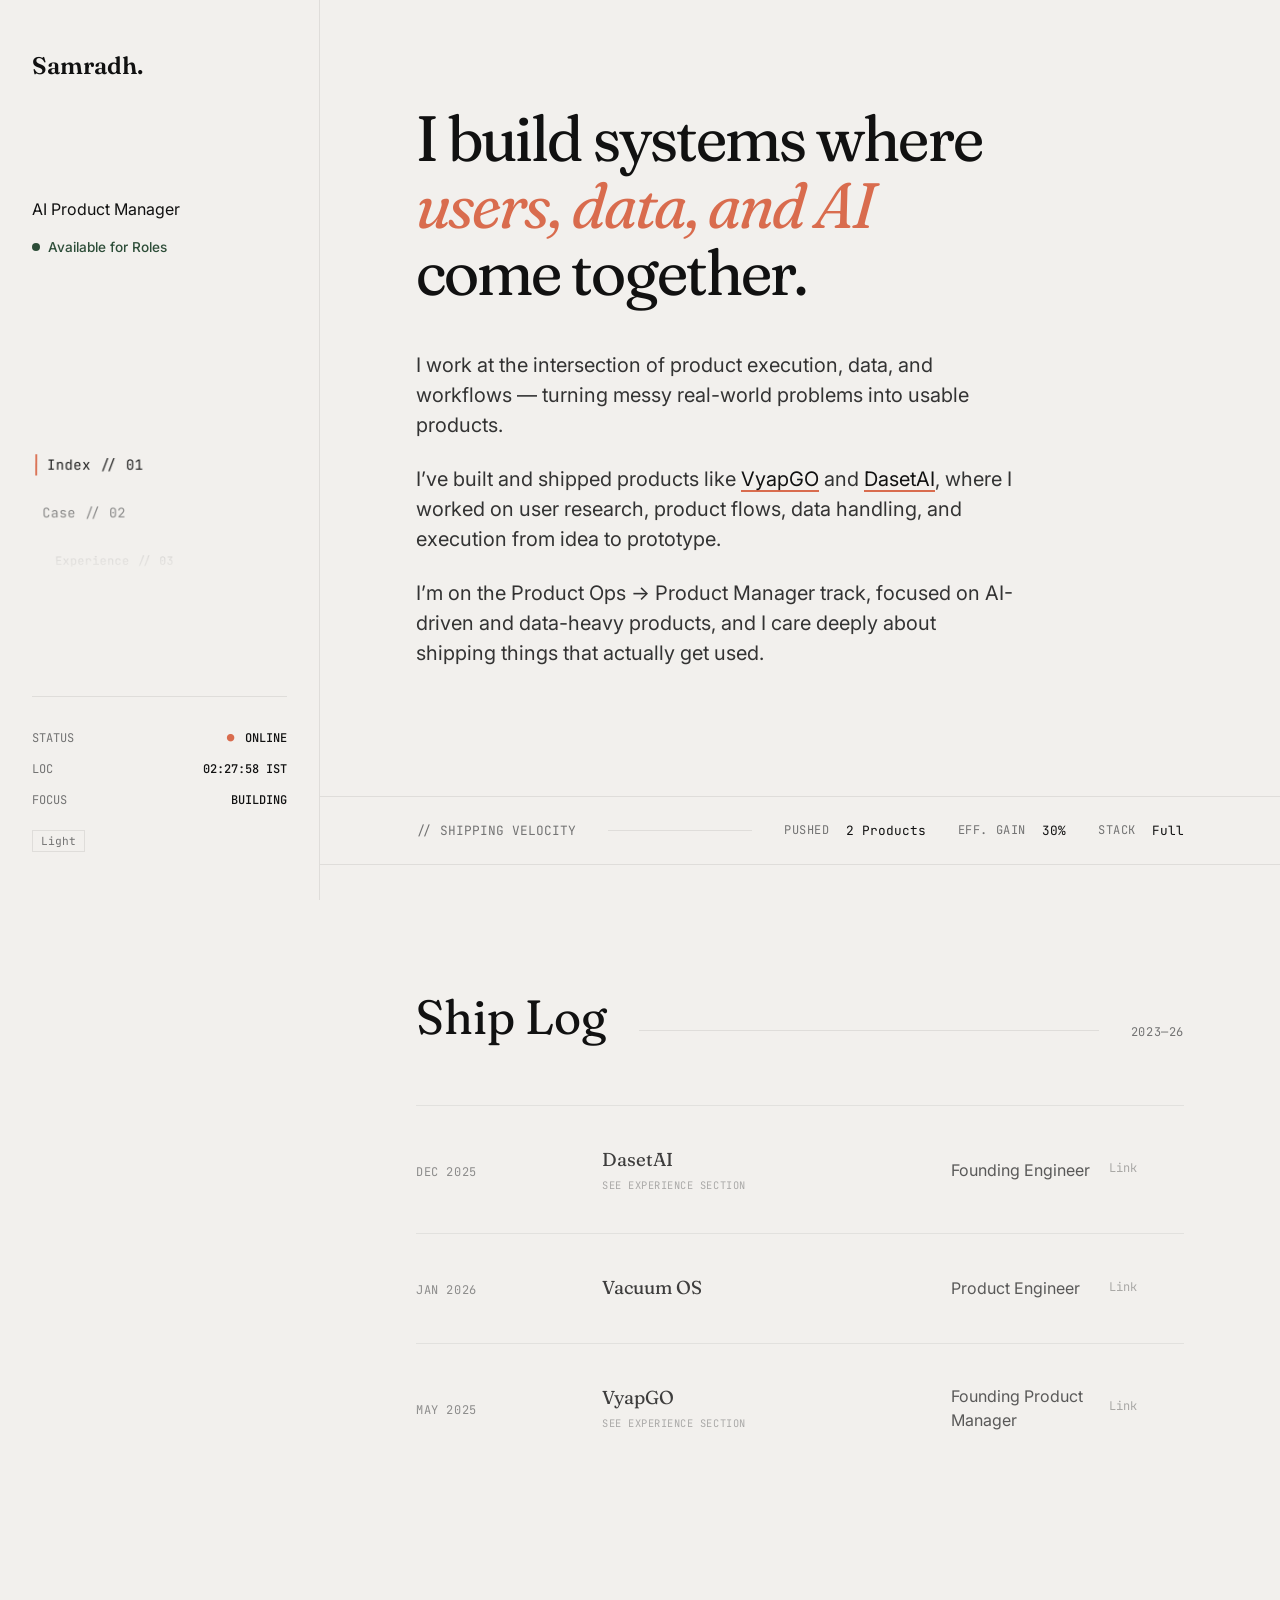
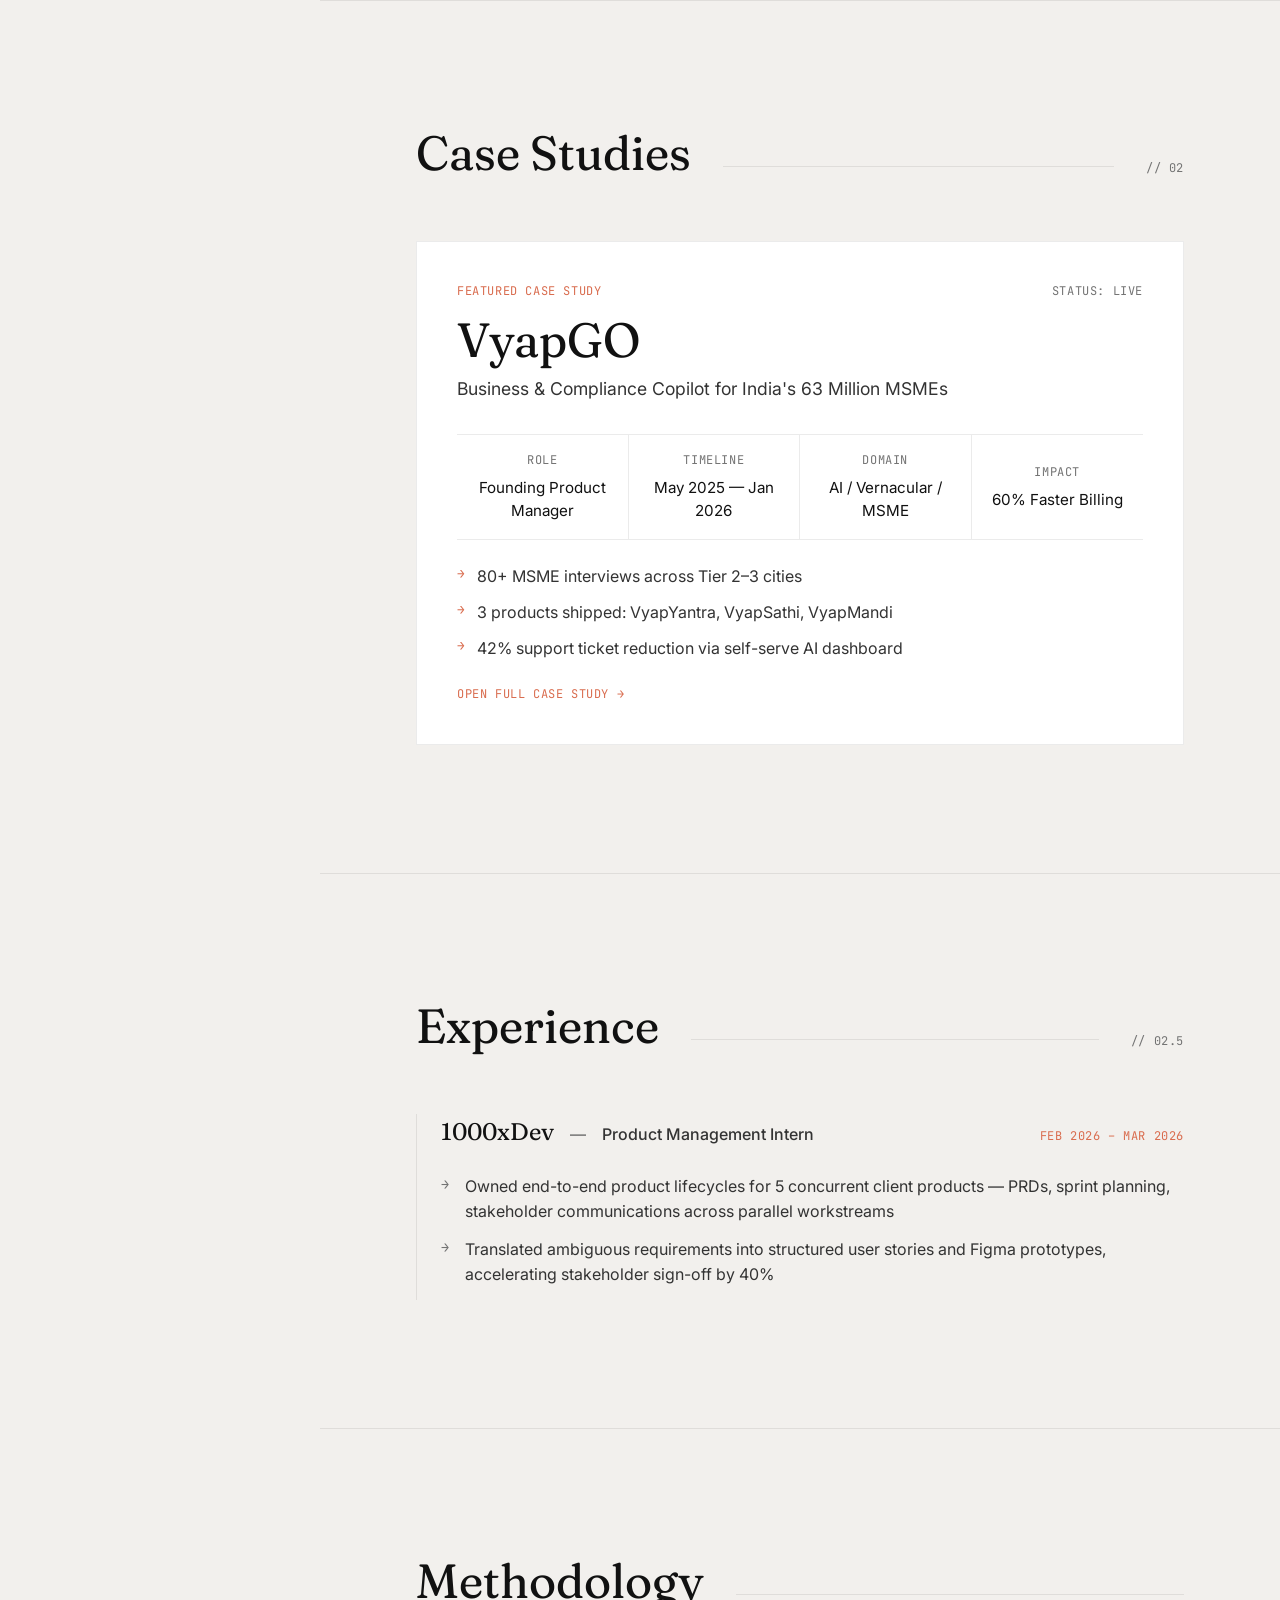
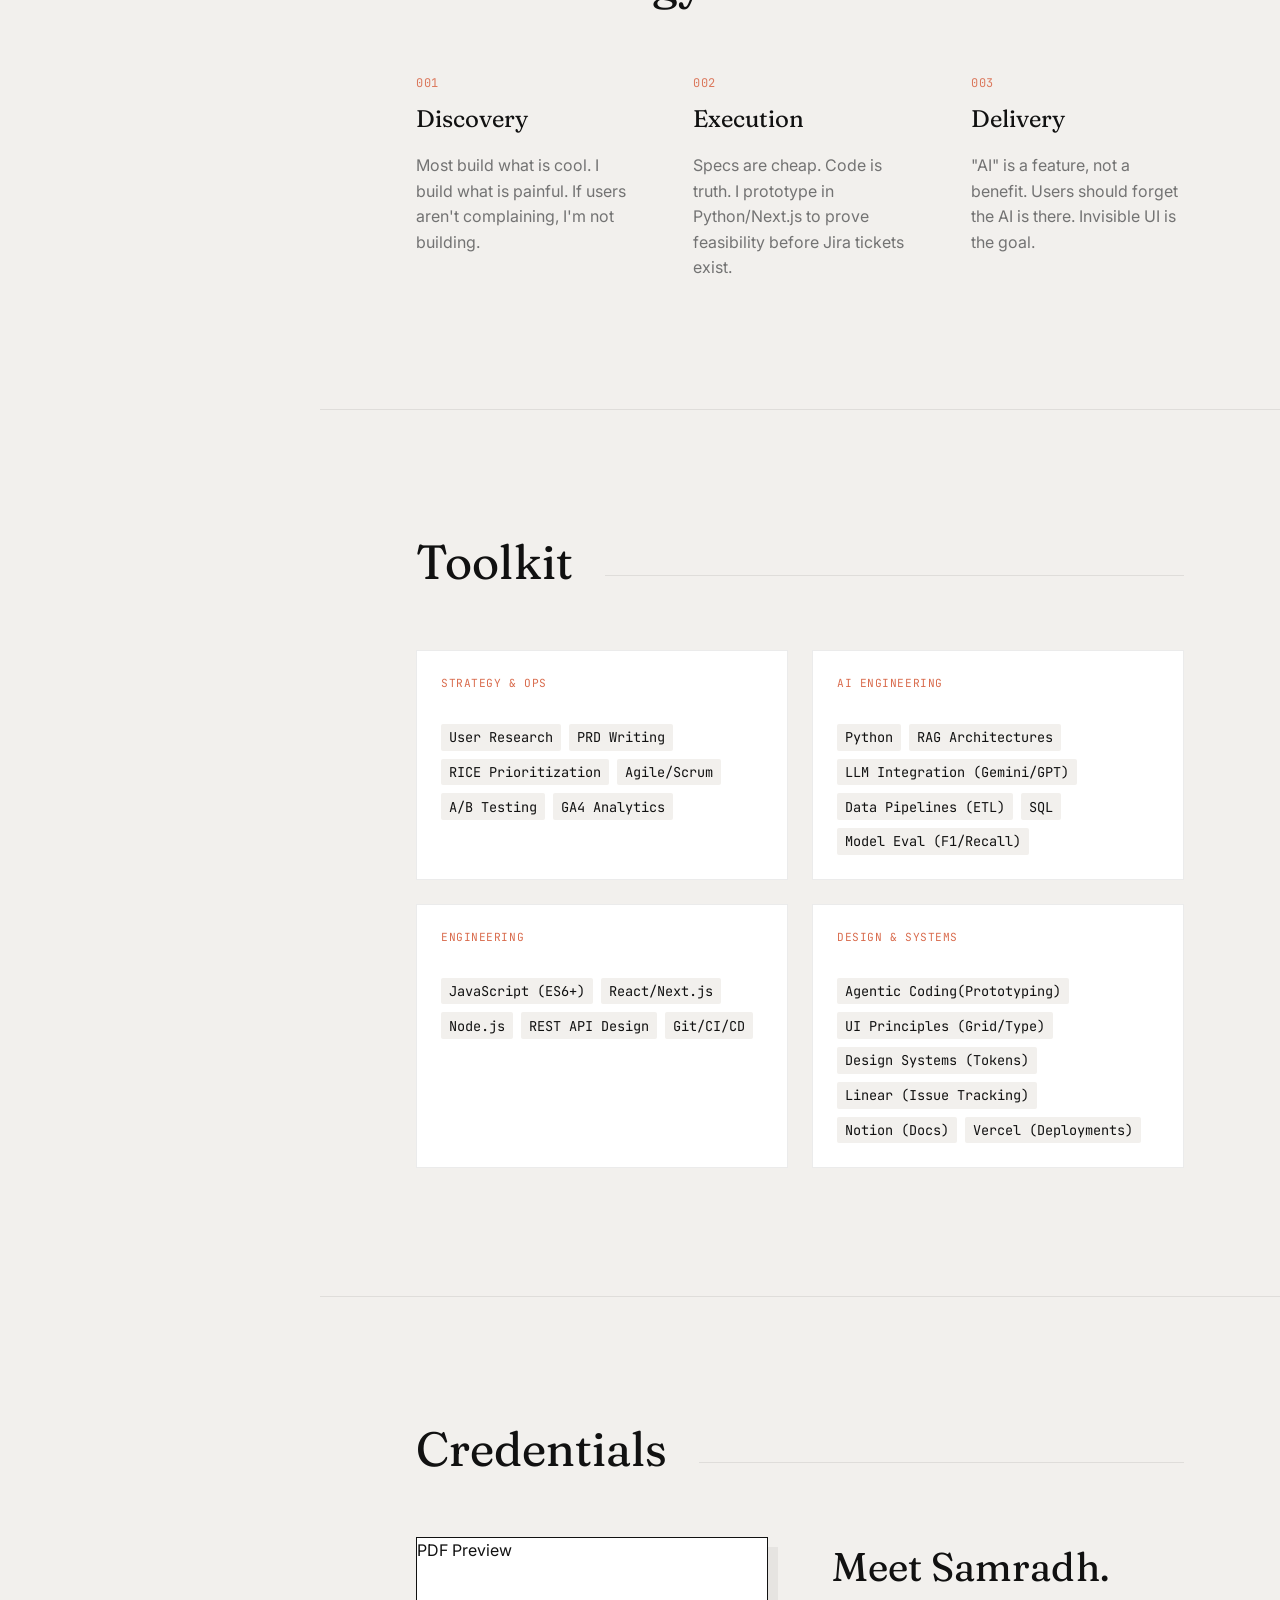
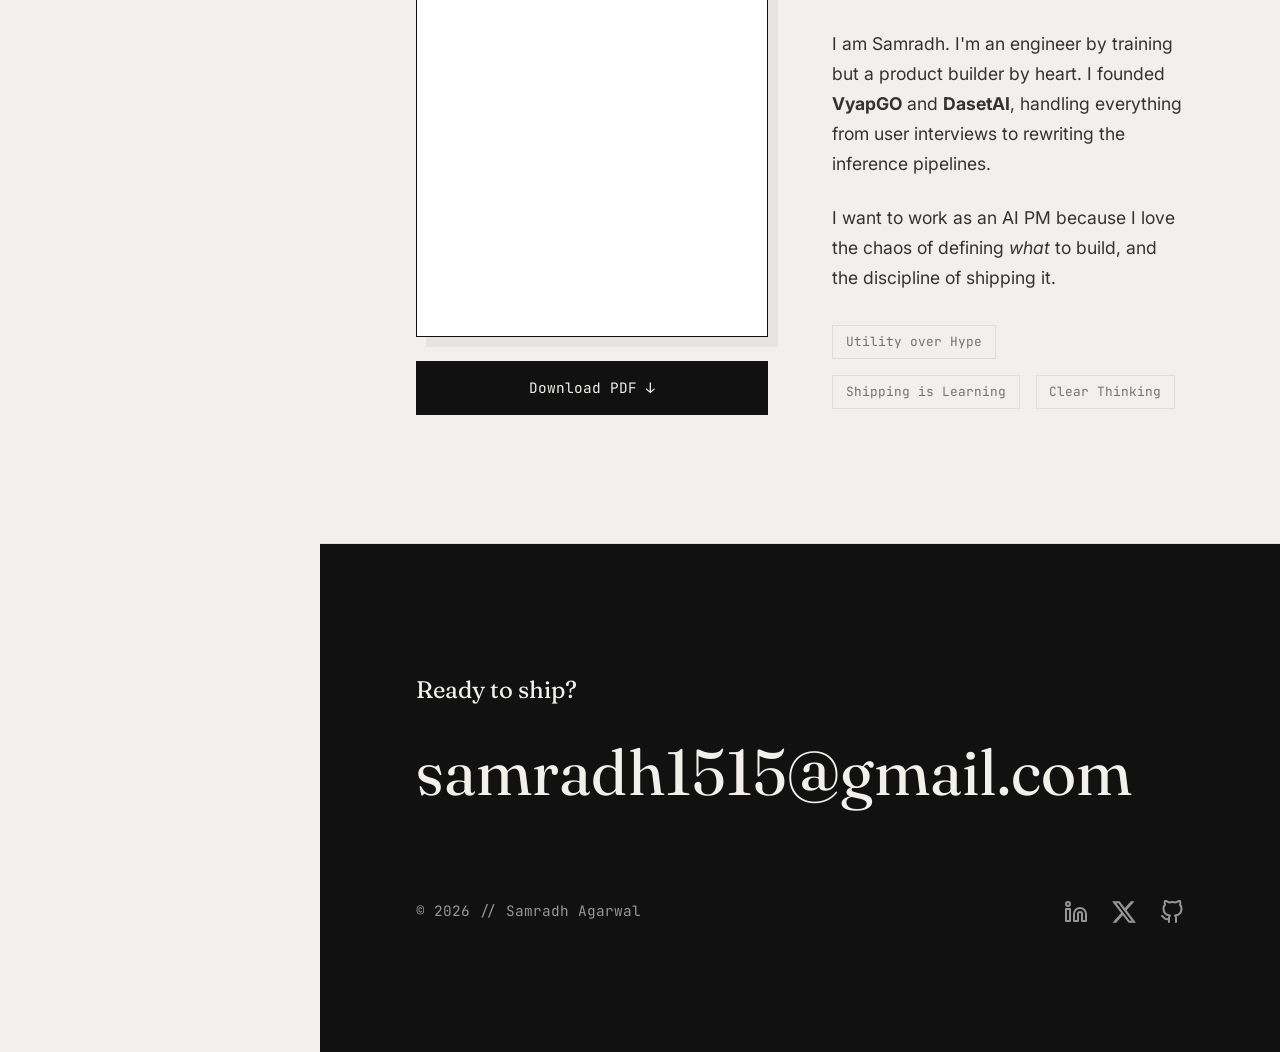
==== commit c24e99f6: "Update resume file to latest version" ====
--- a/index.html
+++ b/index.html
@@ -350,13 +350,13 @@
                     <div class="resume-col-left">
                         <div class="resume-preview-wrapper">
                             <div class="resume-preview-box angled-paper">
-                                <object data="Samradh_Main_Resume_Latest.pdf#toolbar=0&navpanes=0&scrollbar=0&view=FitH"
+                                <object data="Samradh_Main_Resume%20(2).pdf#toolbar=0&navpanes=0&scrollbar=0&view=FitH"
                                     type="application/pdf" class="pdf-obj">
                                     <p>PDF Preview</p>
                                 </object>
                             </div>
                         </div>
-                        <a href="./Samradh_Main_Resume_Latest.pdf" target="_blank" class="download-btn-full">Download PDF
+                        <a href="./Samradh_Main_Resume%20(2).pdf" target="_blank" class="download-btn-full">Download PDF
                             ↓</a>
                     </div>
 
--- a/styles.css
+++ b/styles.css
@@ -383,15 +383,15 @@
 
 /* Hero Section */
 .hero-statement {
-    padding: 8rem 6rem;
-    min-height: 90vh;
+    padding: 6.5rem 6rem;
+    min-height: 78vh;
     display: flex;
     flex-direction: column;
     justify-content: center;
 }
 
 .manifesto-text {
-    margin-top: 4rem;
+    margin-top: 2.75rem;
     max-width: 600px;
     font-size: 1.25rem;
     color: var(--text-charcoal);
@@ -975,6 +975,12 @@
 }
 
 /* RESPONSIVE */
+@media (max-width: 1200px) {
+    #project-preview-window {
+        display: none !important;
+    }
+}
+
 @media (max-width: 1024px) {
     .layout-grid {
         flex-direction: column;
@@ -986,15 +992,38 @@
         position: relative;
         flex-direction: row;
         align-items: center;
+        justify-content: space-between;
         border-right: none;
         border-bottom: 1px solid var(--line-hairline);
         padding: 1.5rem;
+        gap: 1rem;
+    }
+
+    .role-meta {
+        margin-left: auto;
+        text-align: right;
+    }
+
+    .role-meta p {
+        font-size: 0.9rem;
+    }
+
+    .status-indicator {
+        justify-content: flex-end;
+        margin-top: 0.4rem;
+        font-size: 0.8rem;
     }
 
     .editorial-nav,
     .system-status-widget {
         display: none;
         /* Simplify for mobile header */
+    }
+
+    .identity-sidebar .editorial-nav.nav-wheel {
+        display: none !important;
+        height: 0;
+        overflow: hidden;
     }
 
     .hero-statement,
@@ -1005,16 +1034,73 @@
         padding-right: 1.5rem;
     }
 
+    .hero-statement {
+        min-height: auto;
+        padding-top: 3.75rem;
+        padding-bottom: 3.75rem;
+    }
+
+    .section-block {
+        padding-top: 5rem;
+        padding-bottom: 5rem;
+    }
+
+    .ticker-divider {
+        flex-wrap: wrap;
+        gap: 0.75rem;
+        padding-top: 1rem;
+        padding-bottom: 1rem;
+    }
+
+    .ticker-line {
+        order: 4;
+        width: 100%;
+    }
+
+    .stat-group {
+        gap: 0.5rem;
+    }
+
+    .block-header {
+        flex-wrap: wrap;
+        align-items: center;
+        gap: 0.75rem;
+        margin-bottom: 2rem;
+    }
+
+    .block-header h2 {
+        font-size: clamp(2rem, 7vw, 2.6rem);
+    }
+
+    .h-line {
+        order: 3;
+        width: 100%;
+        margin-bottom: 0;
+    }
+
     .log-row {
         grid-template-columns: 1fr;
         gap: 0.5rem;
+        padding: 1.5rem 0;
     }
 
     .col-role {
-        display: block;
-        /* Show role on mobile */
+        display: flex;
+        flex-direction: column;
+        align-items: flex-start;
+        gap: 0.55rem;
         color: var(--text-muted);
         font-size: 0.9rem;
+    }
+
+    .repo-link {
+        margin-left: 0;
+        margin-right: 0;
+        opacity: 0.85;
+    }
+
+    .arrow-icon {
+        display: none;
     }
 
     .col-id,
@@ -1038,6 +1124,31 @@
         /* Even smaller on mobile */
     }
 
+    .timeline-header {
+        flex-direction: column;
+        align-items: flex-start;
+        gap: 0.5rem;
+    }
+
+    .timeline-role::before {
+        content: '';
+        margin-right: 0;
+    }
+
+    .timeline-date {
+        margin-left: 0;
+    }
+
+    .bio-heading {
+        font-size: 2rem;
+        margin-bottom: 1.25rem;
+    }
+
+    .bio-text {
+        font-size: 1rem;
+        line-height: 1.65;
+    }
+
     /* Toolkit Responsive */
     .toolkit-grid {
         grid-template-columns: 1fr;
@@ -1057,10 +1168,94 @@
         border-bottom: 1px solid var(--line-hairline);
     }
 
+    footer {
+        padding-top: 5rem;
+        padding-bottom: 4rem;
+    }
+
+    .giant-mail-link {
+        font-size: clamp(1.7rem, 8.2vw, 3rem);
+        overflow-wrap: anywhere;
+    }
+
+    .footer-meta {
+        margin-top: 2.5rem;
+        flex-direction: column;
+        align-items: flex-start;
+        gap: 1.25rem;
+    }
+
+    .social-links {
+        gap: 1rem;
+    }
+
     .col-span-2 {
         grid-column: span 1;
         /* Reset spans */
     }
+}
+
+@media (max-width: 768px) {
+    html {
+        font-size: 15px;
+    }
+
+    .identity-sidebar {
+        padding: 1rem;
+    }
+
+    .brand {
+        font-size: 1.35rem;
+    }
+
+    .hero-statement,
+    .section-block,
+    .ticker-divider,
+    footer {
+        padding-left: 1rem;
+        padding-right: 1rem;
+    }
+
+    .display-heading {
+        font-size: clamp(2.2rem, 11vw, 3.2rem);
+        line-height: 1.08;
+    }
+
+    .hero-statement {
+        padding-top: 3.25rem;
+        padding-bottom: 3.25rem;
+    }
+
+    .manifesto-text {
+        margin-top: 2rem;
+        font-size: 1.02rem;
+    }
+
+    .ticker-divider {
+        font-size: 0.72rem;
+    }
+
+    .case-study-feature {
+        padding: 1.25rem;
+    }
+
+    .case-study-title {
+        font-size: clamp(1.75rem, 9vw, 2.25rem);
+    }
+
+    .case-study-subtitle {
+        font-size: 0.98rem;
+        margin-bottom: 1.25rem;
+    }
+
+    .toolkit-item {
+        padding: 1rem;
+    }
+
+    .tech-mono {
+        font-size: 0.8rem;
+    }
+
 }
 
 @media (max-width: 640px) {
@@ -1089,6 +1284,69 @@
 
     .case-study-meta-item:last-child {
         border-bottom: none;
+    }
+}
+
+@media (max-width: 560px) {
+    .identity-sidebar {
+        align-items: flex-start;
+        flex-wrap: wrap;
+        row-gap: 0.5rem;
+    }
+
+    .role-meta {
+        margin-left: 0;
+        width: 100%;
+        text-align: left;
+    }
+
+    .status-indicator {
+        justify-content: flex-start;
+    }
+
+    .hero-statement {
+        padding-top: 3rem;
+        padding-bottom: 3rem;
+    }
+
+    .section-block {
+        padding-top: 3.5rem;
+        padding-bottom: 3.5rem;
+    }
+
+    .ticker-divider {
+        padding-top: 0.85rem;
+        padding-bottom: 0.85rem;
+    }
+
+    .case-study-head {
+        flex-direction: column;
+        align-items: flex-start;
+    }
+
+    .case-study-meta-grid {
+        grid-template-columns: 1fr;
+    }
+
+    .case-study-meta-item {
+        border-right: none;
+        border-bottom: 1px solid var(--line-hairline);
+    }
+
+    .case-study-meta-item:last-child {
+        border-bottom: none;
+    }
+
+    .timeline-item {
+        padding-left: 1rem;
+    }
+
+    .method-col h4 {
+        font-size: 1.3rem;
+    }
+
+    .footer-cta h2 {
+        font-size: 1.8rem;
     }
 }
 
@@ -1218,6 +1476,41 @@
     color: var(--text-charcoal);
 }
 
+@media (max-width: 768px) {
+    .modal-container {
+        width: calc(100% - 1.5rem);
+        max-height: calc(100vh - 1.5rem);
+        box-shadow: none;
+    }
+
+    .close-btn {
+        top: 0.75rem;
+        right: 0.75rem;
+    }
+
+    .spec-header,
+    .spec-body {
+        padding: 1.5rem;
+    }
+
+    .spec-meta {
+        flex-direction: column;
+        gap: 0.75rem;
+        margin-bottom: 1rem;
+    }
+
+    .spec-title {
+        font-size: 1.7rem;
+        margin-bottom: 1.25rem;
+    }
+
+    .spec-grid-stats {
+        grid-template-columns: 1fr;
+        gap: 0.75rem;
+        padding-top: 1rem;
+    }
+}
+
 
 
 /* SELECTION HIGHLIGHT (Luxury) */
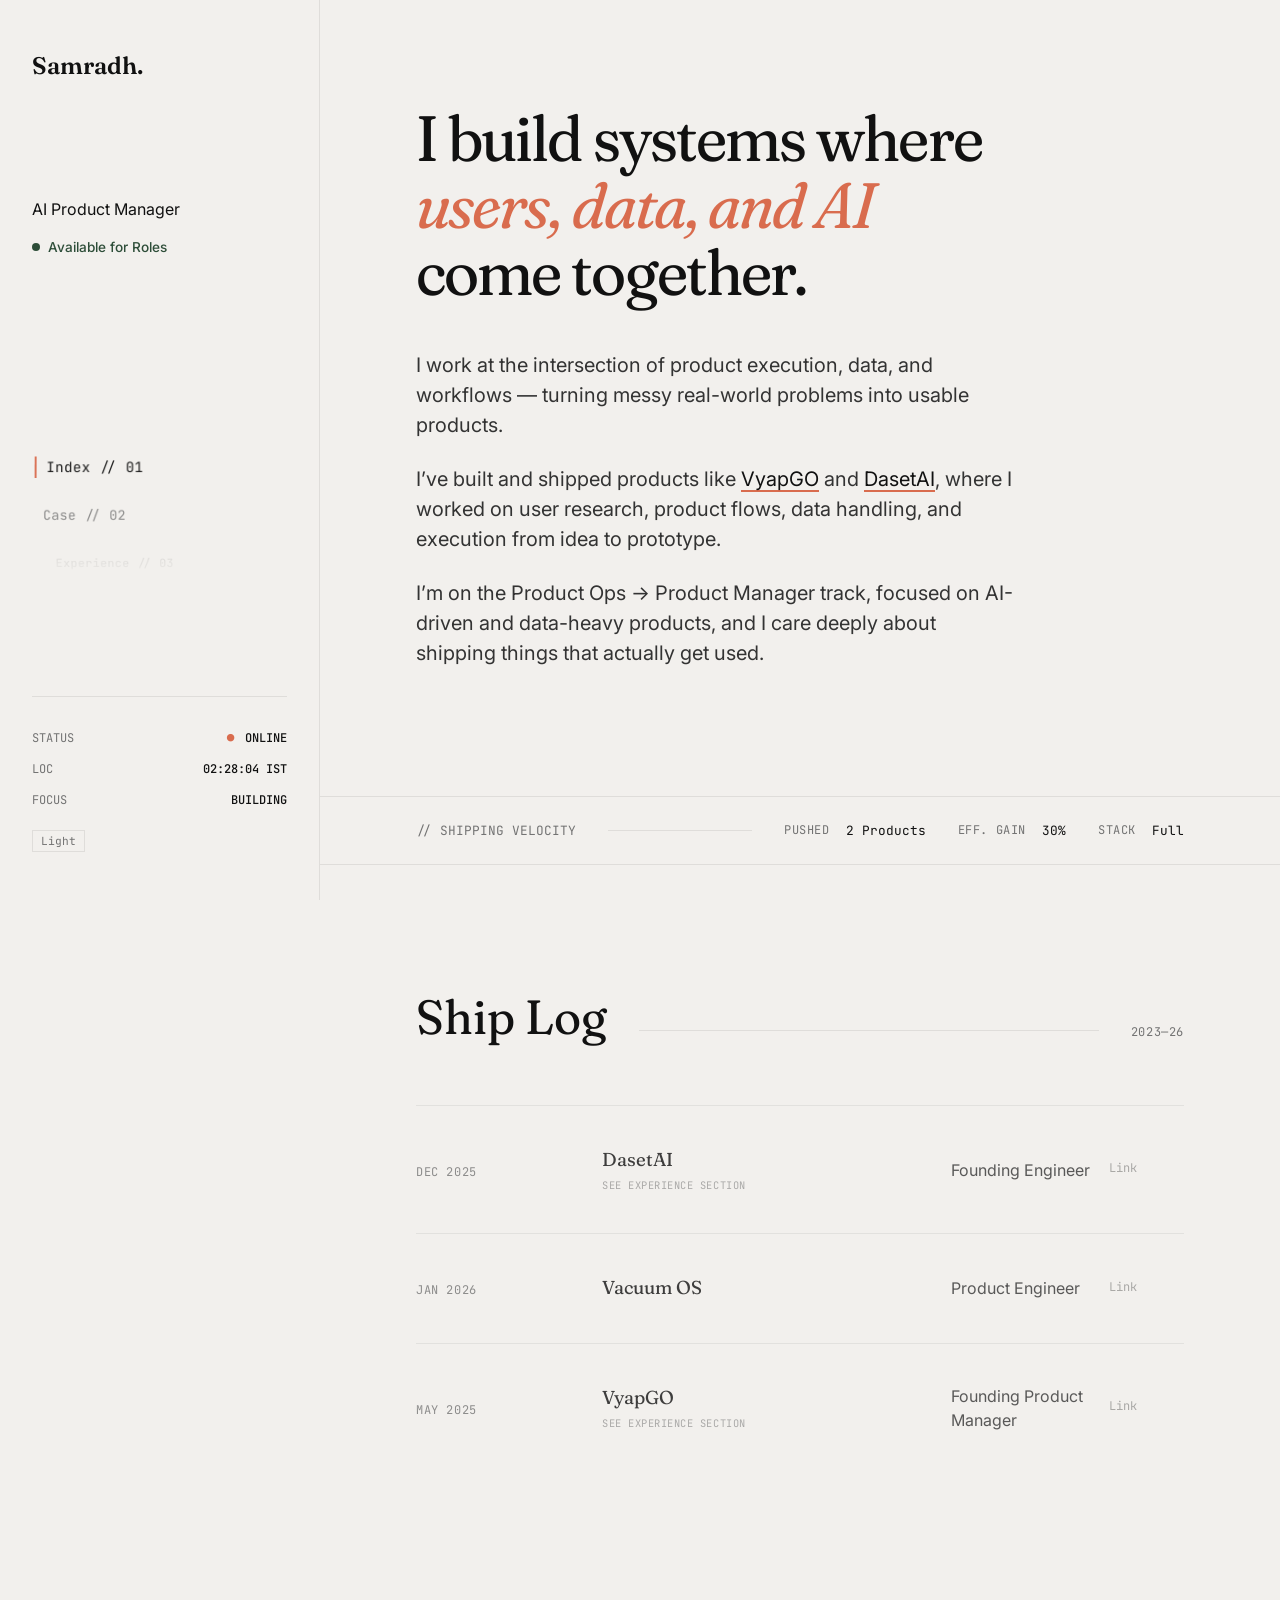
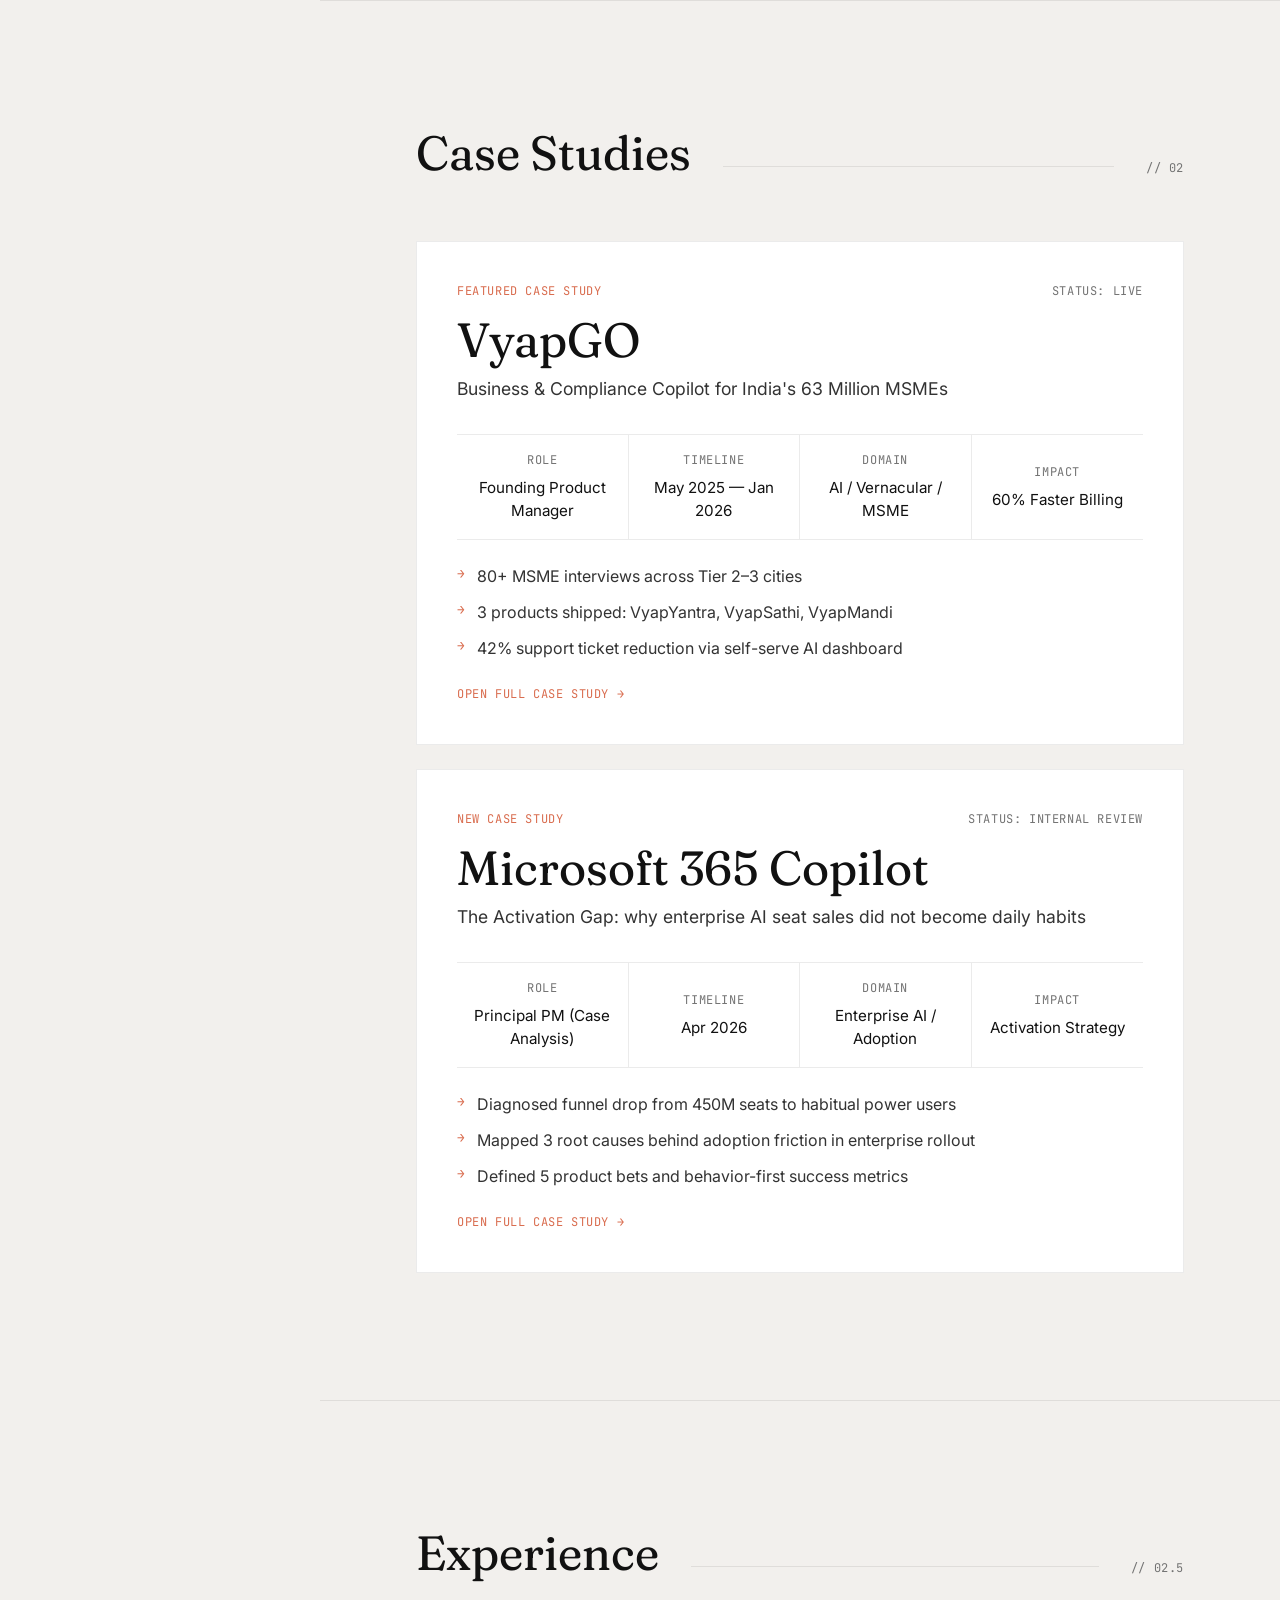
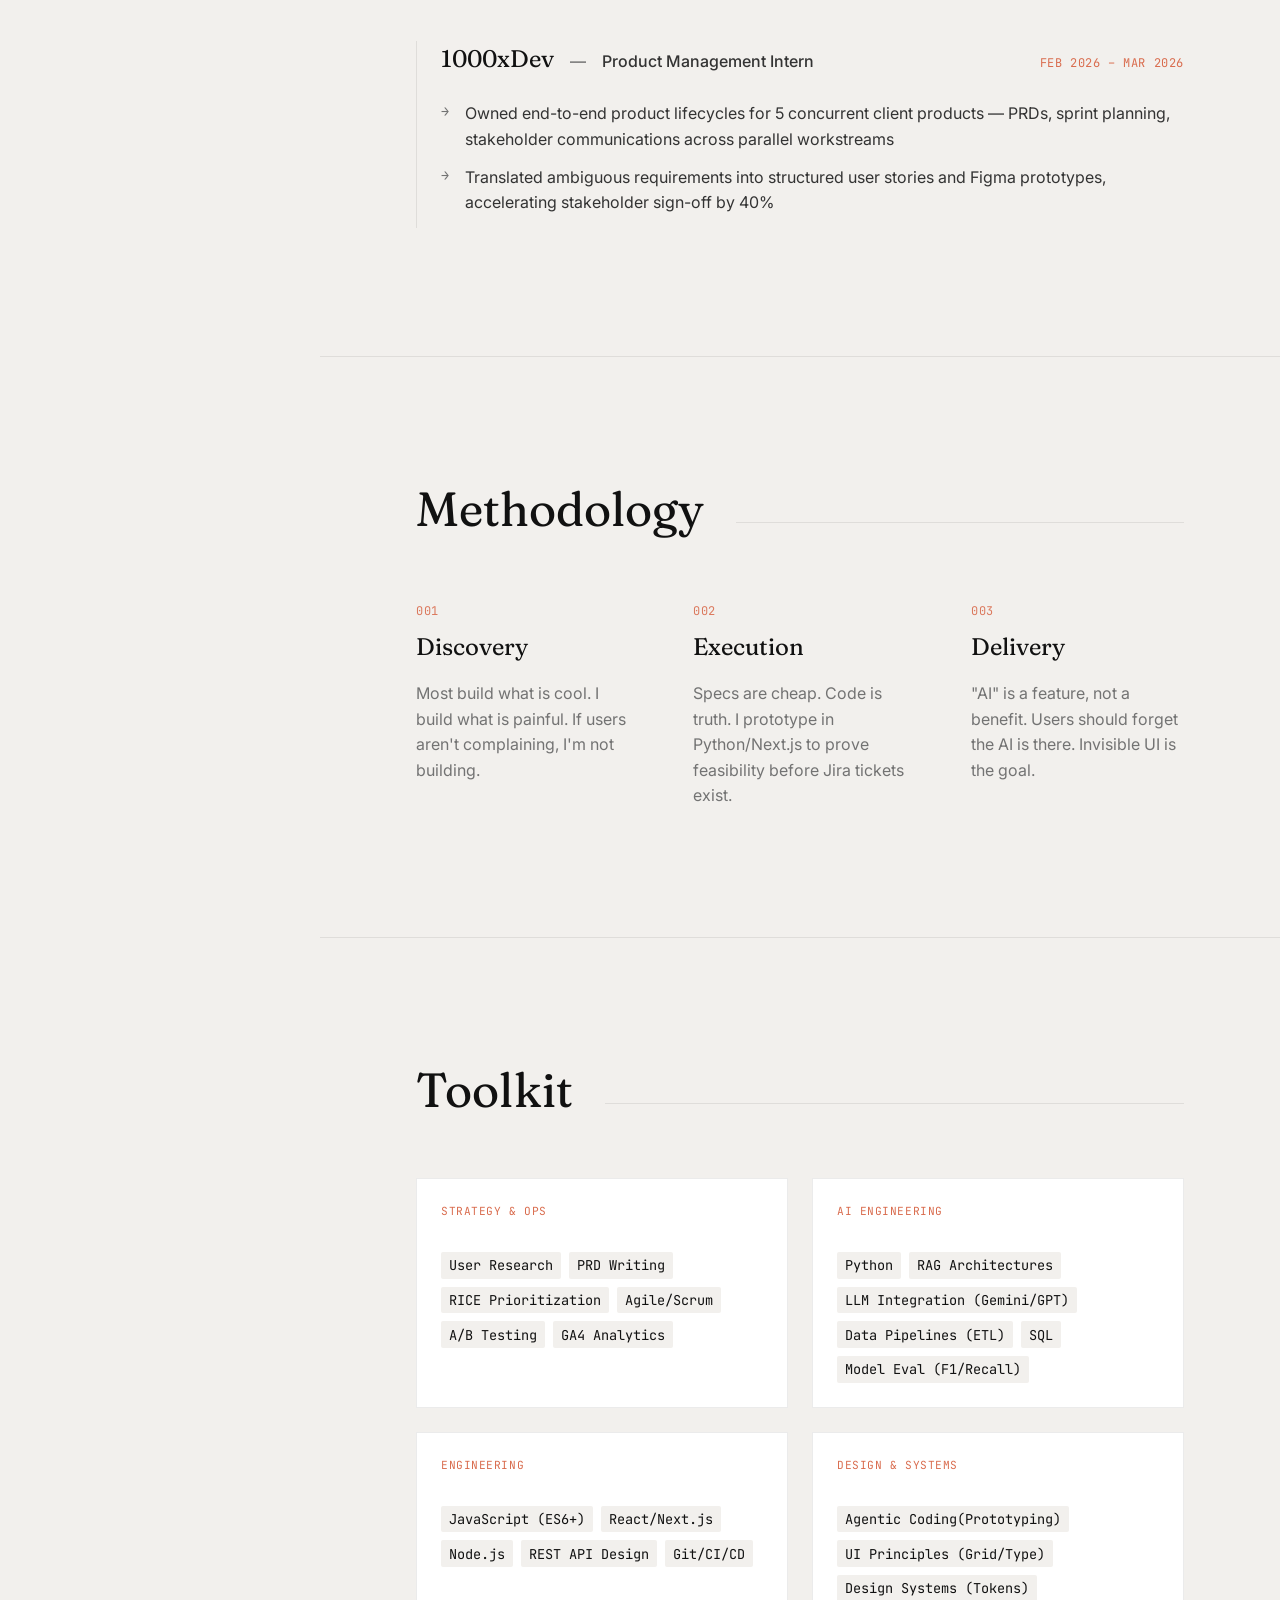
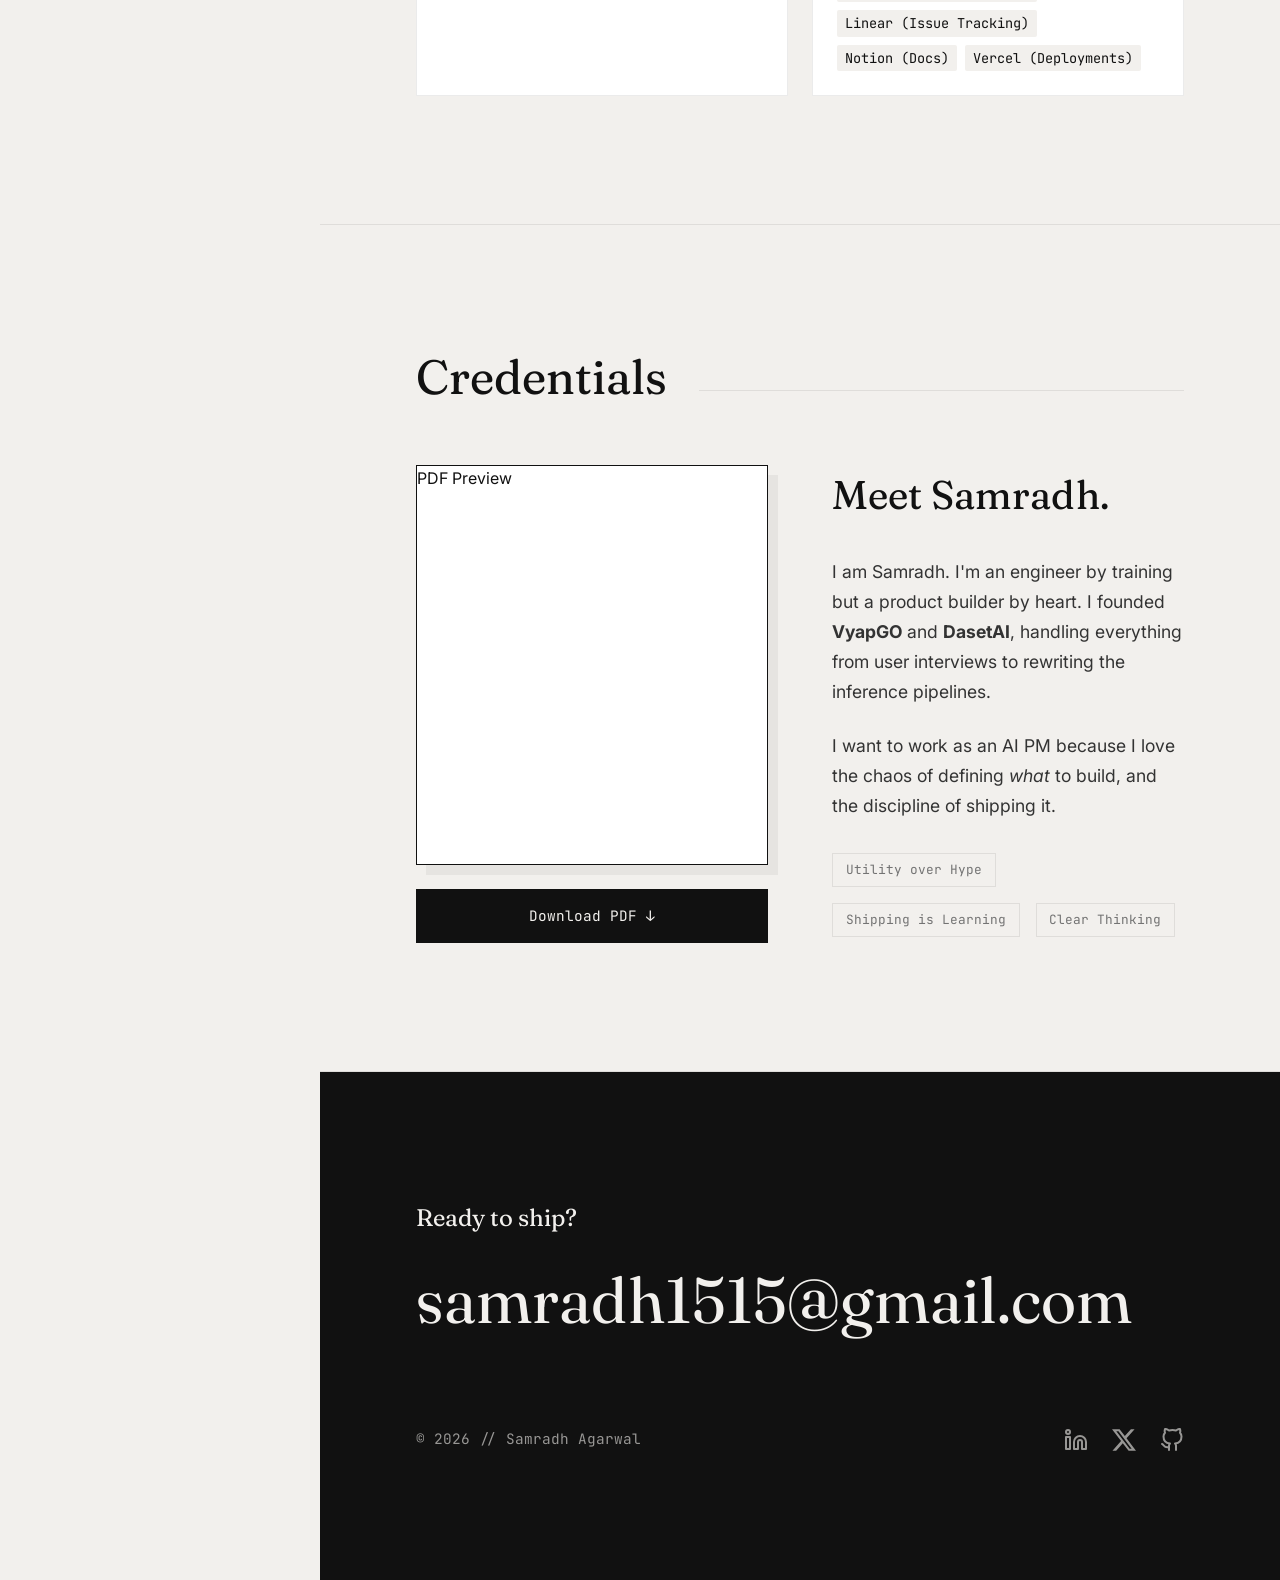
==== commit 0bad1c84: "Refine mobile layout and add Copilot case study" ====
--- a/index.html
+++ b/index.html
@@ -35,6 +35,9 @@
         <!-- col 1-3: Sticky Identity -->
         <aside class="identity-sidebar">
             <div class="brand">Samradh.</div>
+            <button class="theme-btn-compact mobile-theme-btn" data-theme-toggle aria-label="Toggle theme">
+                <span data-theme-status>Light</span>
+            </button>
             <div class="role-meta">
                 <p>AI Product Manager</p>
                 <p class="status-indicator"><span class="dot"></span>Available for Roles</p>
@@ -62,8 +65,8 @@
                     <span class="status-value">BUILDING</span>
                 </div>
 
-                <button id="theme-toggle" class="theme-btn-compact">
-                    <span id="theme-status">L/D</span>
+                <button id="theme-toggle" class="theme-btn-compact" data-theme-toggle aria-label="Toggle theme">
+                    <span id="theme-status" data-theme-status>Light</span>
                 </button>
             </div>
         </aside>
@@ -176,43 +179,84 @@
                     <span class="year">// 02</span>
                 </header>
 
-                <a href="vyapgo-case-study.html" class="case-study-feature reveal-on-scroll"
-                    aria-label="Open VyapGO case study">
-                    <div class="case-study-head">
-                        <span class="mono-label case-study-tag">Featured Case Study</span>
-                        <span class="mono-label">Status: Live</span>
-                    </div>
-
-                    <h3 class="case-study-title serif-display">VyapGO</h3>
-                    <p class="case-study-subtitle">Business &amp; Compliance Copilot for India's 63 Million MSMEs</p>
-
-                    <div class="case-study-meta-grid">
-                        <div class="case-study-meta-item">
-                            <span class="mono-label">Role</span>
-                            <span class="case-study-meta-value">Founding Product Manager</span>
-                        </div>
-                        <div class="case-study-meta-item">
-                            <span class="mono-label">Timeline</span>
-                            <span class="case-study-meta-value">May 2025 &mdash; Jan 2026</span>
-                        </div>
-                        <div class="case-study-meta-item">
-                            <span class="mono-label">Domain</span>
-                            <span class="case-study-meta-value">AI / Vernacular / MSME</span>
-                        </div>
-                        <div class="case-study-meta-item">
-                            <span class="mono-label">Impact</span>
-                            <span class="case-study-meta-value">60% Faster Billing</span>
-                        </div>
-                    </div>
-
-                    <ul class="case-study-highlights">
-                        <li>80+ MSME interviews across Tier 2&ndash;3 cities</li>
-                        <li>3 products shipped: VyapYantra, VyapSathi, VyapMandi</li>
-                        <li>42% support ticket reduction via self-serve AI dashboard</li>
-                    </ul>
-
-                    <span class="mono-label case-study-cta">Open Full Case Study &rarr;</span>
-                </a>
+                <div class="case-study-stack">
+                    <a href="vyapgo-case-study.html" class="case-study-feature reveal-on-scroll"
+                        aria-label="Open VyapGO case study">
+                        <div class="case-study-head">
+                            <span class="mono-label case-study-tag">Featured Case Study</span>
+                            <span class="mono-label">Status: Live</span>
+                        </div>
+
+                        <h3 class="case-study-title serif-display">VyapGO</h3>
+                        <p class="case-study-subtitle">Business &amp; Compliance Copilot for India's 63 Million MSMEs</p>
+
+                        <div class="case-study-meta-grid">
+                            <div class="case-study-meta-item">
+                                <span class="mono-label">Role</span>
+                                <span class="case-study-meta-value">Founding Product Manager</span>
+                            </div>
+                            <div class="case-study-meta-item">
+                                <span class="mono-label">Timeline</span>
+                                <span class="case-study-meta-value">May 2025 &mdash; Jan 2026</span>
+                            </div>
+                            <div class="case-study-meta-item">
+                                <span class="mono-label">Domain</span>
+                                <span class="case-study-meta-value">AI / Vernacular / MSME</span>
+                            </div>
+                            <div class="case-study-meta-item">
+                                <span class="mono-label">Impact</span>
+                                <span class="case-study-meta-value">60% Faster Billing</span>
+                            </div>
+                        </div>
+
+                        <ul class="case-study-highlights">
+                            <li>80+ MSME interviews across Tier 2&ndash;3 cities</li>
+                            <li>3 products shipped: VyapYantra, VyapSathi, VyapMandi</li>
+                            <li>42% support ticket reduction via self-serve AI dashboard</li>
+                        </ul>
+
+                        <span class="mono-label case-study-cta">Open Full Case Study &rarr;</span>
+                    </a>
+
+                    <a href="copilot-case-study.html" class="case-study-feature reveal-on-scroll"
+                        aria-label="Open Microsoft 365 Copilot case study">
+                        <div class="case-study-head">
+                            <span class="mono-label case-study-tag">New Case Study</span>
+                            <span class="mono-label">Status: Internal Review</span>
+                        </div>
+
+                        <h3 class="case-study-title serif-display">Microsoft 365 Copilot</h3>
+                        <p class="case-study-subtitle">The Activation Gap: why enterprise AI seat sales did not become
+                            daily habits</p>
+
+                        <div class="case-study-meta-grid">
+                            <div class="case-study-meta-item">
+                                <span class="mono-label">Role</span>
+                                <span class="case-study-meta-value">Principal PM (Case Analysis)</span>
+                            </div>
+                            <div class="case-study-meta-item">
+                                <span class="mono-label">Timeline</span>
+                                <span class="case-study-meta-value">Apr 2026</span>
+                            </div>
+                            <div class="case-study-meta-item">
+                                <span class="mono-label">Domain</span>
+                                <span class="case-study-meta-value">Enterprise AI / Adoption</span>
+                            </div>
+                            <div class="case-study-meta-item">
+                                <span class="mono-label">Impact</span>
+                                <span class="case-study-meta-value">Activation Strategy</span>
+                            </div>
+                        </div>
+
+                        <ul class="case-study-highlights">
+                            <li>Diagnosed funnel drop from 450M seats to habitual power users</li>
+                            <li>Mapped 3 root causes behind adoption friction in enterprise rollout</li>
+                            <li>Defined 5 product bets and behavior-first success metrics</li>
+                        </ul>
+
+                        <span class="mono-label case-study-cta">Open Full Case Study &rarr;</span>
+                    </a>
+                </div>
             </section>
 
             <!-- EXPERIENCE SECTION -->
@@ -565,4 +609,4 @@
     <script src="script.js"></script>
 </body>
 
-</html>+</html>
--- a/styles.css
+++ b/styles.css
@@ -205,6 +205,10 @@
 .theme-btn-compact:hover {
     border-color: var(--text-ink);
     color: var(--text-ink);
+}
+
+.mobile-theme-btn {
+    display: none;
 }
 
 /* TYPOGRAPHY SYSTEM */
@@ -550,6 +554,11 @@
     transition: transform 0.3s cubic-bezier(0.16, 1, 0.3, 1), border-color 0.3s ease, box-shadow 0.3s ease;
 }
 
+.case-study-stack {
+    display: grid;
+    gap: 1.5rem;
+}
+
 .case-study-feature:hover {
     transform: translateY(-3px);
     border-color: var(--accent-organic);
@@ -991,17 +1000,24 @@
         height: auto;
         position: relative;
         flex-direction: row;
-        align-items: center;
-        justify-content: space-between;
+        align-items: flex-start;
+        justify-content: flex-start;
+        flex-wrap: wrap;
         border-right: none;
         border-bottom: 1px solid var(--line-hairline);
         padding: 1.5rem;
-        gap: 1rem;
+        gap: 0.5rem 1rem;
     }
 
     .role-meta {
-        margin-left: auto;
-        text-align: right;
+        order: 2;
+        margin-left: 0;
+        width: 100%;
+        text-align: left;
+        display: flex;
+        flex-direction: column;
+        align-items: flex-start;
+        padding-right: 0;
     }
 
     .role-meta p {
@@ -1009,7 +1025,7 @@
     }
 
     .status-indicator {
-        justify-content: flex-end;
+        justify-content: flex-start;
         margin-top: 0.4rem;
         font-size: 0.8rem;
     }
@@ -1018,6 +1034,19 @@
     .system-status-widget {
         display: none;
         /* Simplify for mobile header */
+    }
+
+    .mobile-theme-btn {
+        display: inline-flex;
+        align-items: center;
+        justify-content: center;
+        margin-top: 0;
+        min-width: 68px;
+        padding: 0.35rem 0.65rem;
+        position: absolute;
+        top: 1rem;
+        right: 1rem;
+        z-index: 3;
     }
 
     .identity-sidebar .editorial-nav.nav-wheel {
@@ -1046,19 +1075,43 @@
     }
 
     .ticker-divider {
-        flex-wrap: wrap;
-        gap: 0.75rem;
-        padding-top: 1rem;
-        padding-bottom: 1rem;
+        display: grid;
+        grid-template-columns: repeat(3, minmax(0, 1fr));
+        align-items: stretch;
+        gap: 0.5rem;
+        padding-top: 0.9rem;
+        padding-bottom: 0.9rem;
     }
 
     .ticker-line {
-        order: 4;
-        width: 100%;
+        display: none;
     }
 
     .stat-group {
-        gap: 0.5rem;
+        flex-direction: column;
+        align-items: flex-start;
+        justify-content: center;
+        gap: 0.25rem;
+        min-height: 52px;
+        padding: 0.45rem 0.55rem;
+        border: 1px solid var(--line-hairline);
+        border-radius: 10px;
+        background: var(--bg-surface);
+    }
+
+    .ticker-divider>span:first-child {
+        grid-column: 1 / -1;
+        font-size: 0.7rem;
+        letter-spacing: 0.08em;
+    }
+
+    .ticker-divider .mono-label {
+        font-size: 0.62rem;
+    }
+
+    .ticker-divider .mono-val {
+        font-size: 0.8rem;
+        line-height: 1.2;
     }
 
     .block-header {
@@ -1082,6 +1135,15 @@
         grid-template-columns: 1fr;
         gap: 0.5rem;
         padding: 1.5rem 0;
+        opacity: 1;
+    }
+
+    .log-row:hover {
+        transform: none;
+    }
+
+    .ship-log-table:hover .log-row:not(:hover) {
+        opacity: 1;
     }
 
     .col-role {
@@ -1263,6 +1325,10 @@
         padding: 1.5rem;
     }
 
+    .case-study-stack {
+        gap: 1rem;
+    }
+
     .case-study-head {
         flex-direction: column;
         align-items: flex-start;
@@ -1291,13 +1357,21 @@
     .identity-sidebar {
         align-items: flex-start;
         flex-wrap: wrap;
-        row-gap: 0.5rem;
+        row-gap: 0.35rem;
     }
 
     .role-meta {
         margin-left: 0;
         width: 100%;
         text-align: left;
+        align-items: flex-start;
+        max-width: none;
+        padding-right: 0;
+    }
+
+    .mobile-theme-btn {
+        top: 0.75rem;
+        right: 0.75rem;
     }
 
     .status-indicator {
@@ -1315,8 +1389,19 @@
     }
 
     .ticker-divider {
-        padding-top: 0.85rem;
-        padding-bottom: 0.85rem;
+        grid-template-columns: repeat(3, minmax(0, 1fr));
+        gap: 0.45rem;
+        padding-top: 0.75rem;
+        padding-bottom: 0.75rem;
+    }
+
+    .ticker-divider>span:first-child {
+        grid-column: 1 / -1;
+    }
+
+    .stat-group {
+        min-height: 48px;
+        padding: 0.4rem 0.5rem;
     }
 
     .case-study-head {
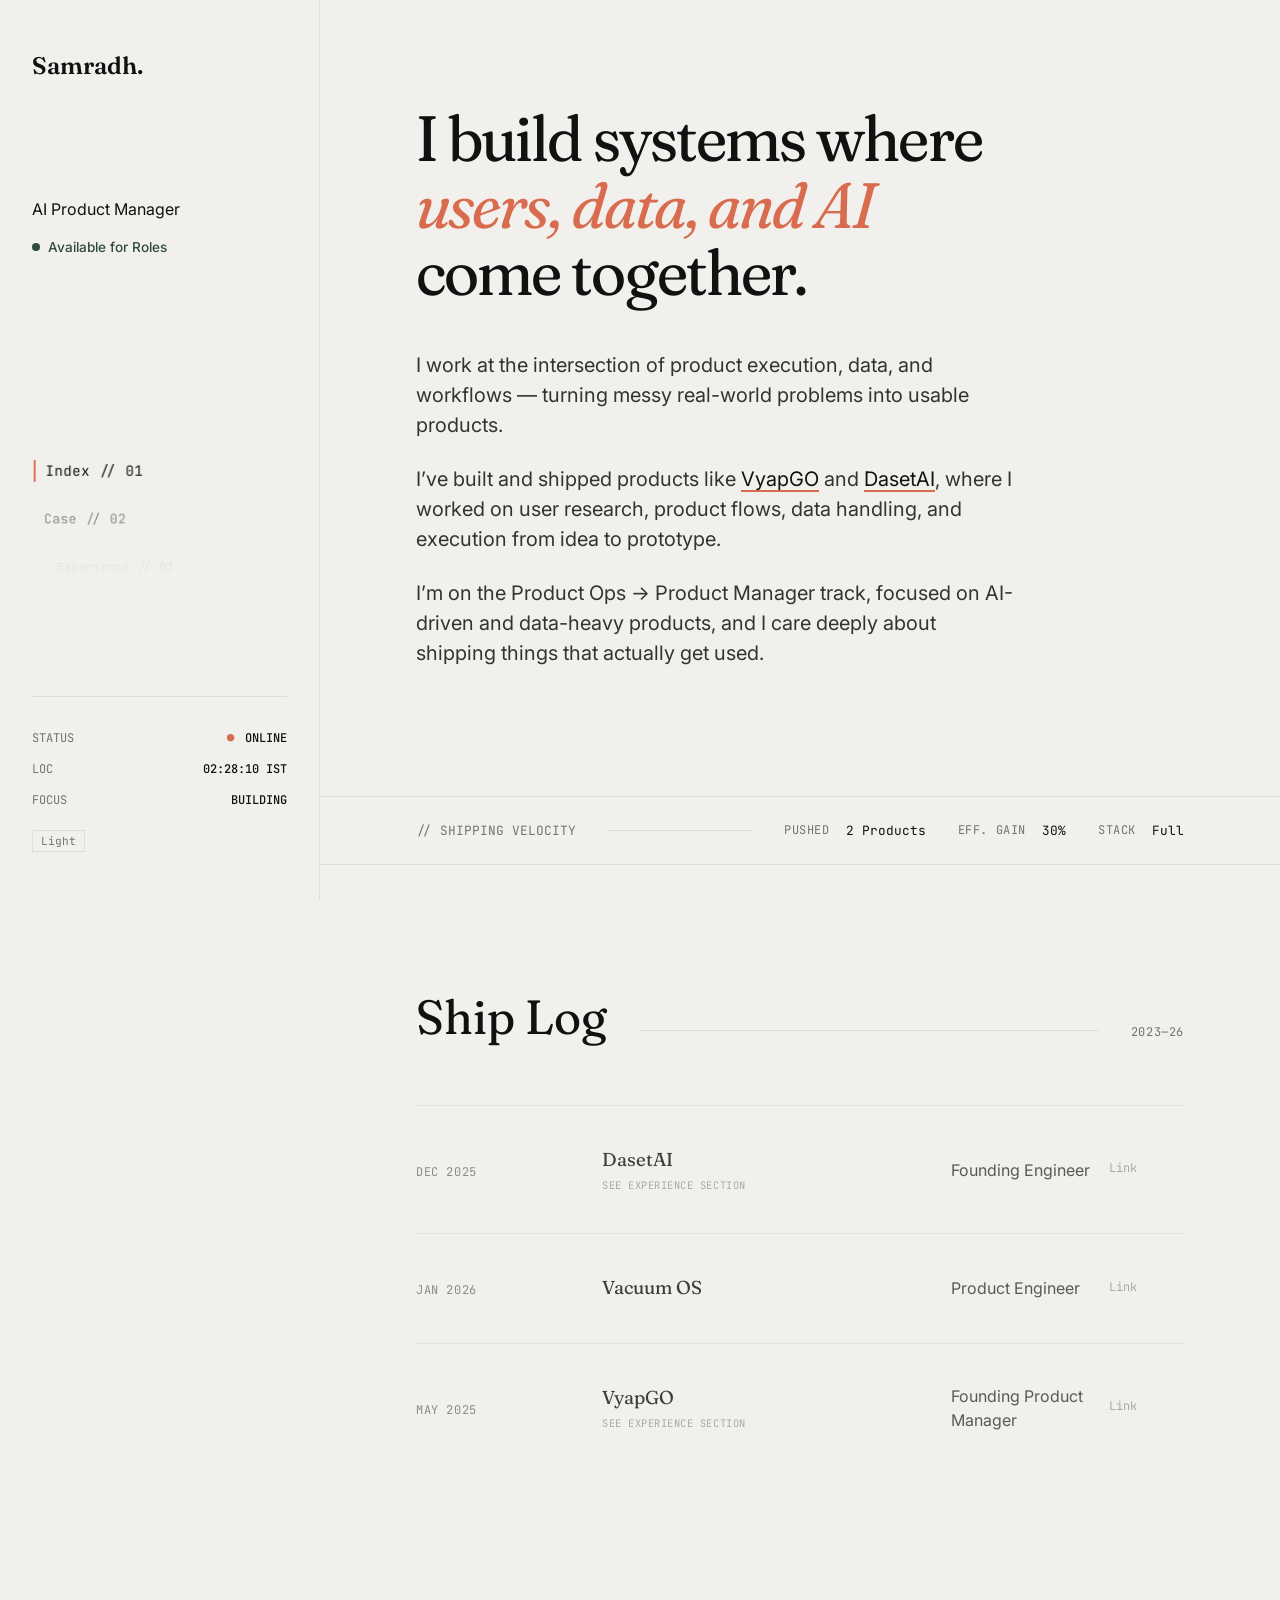
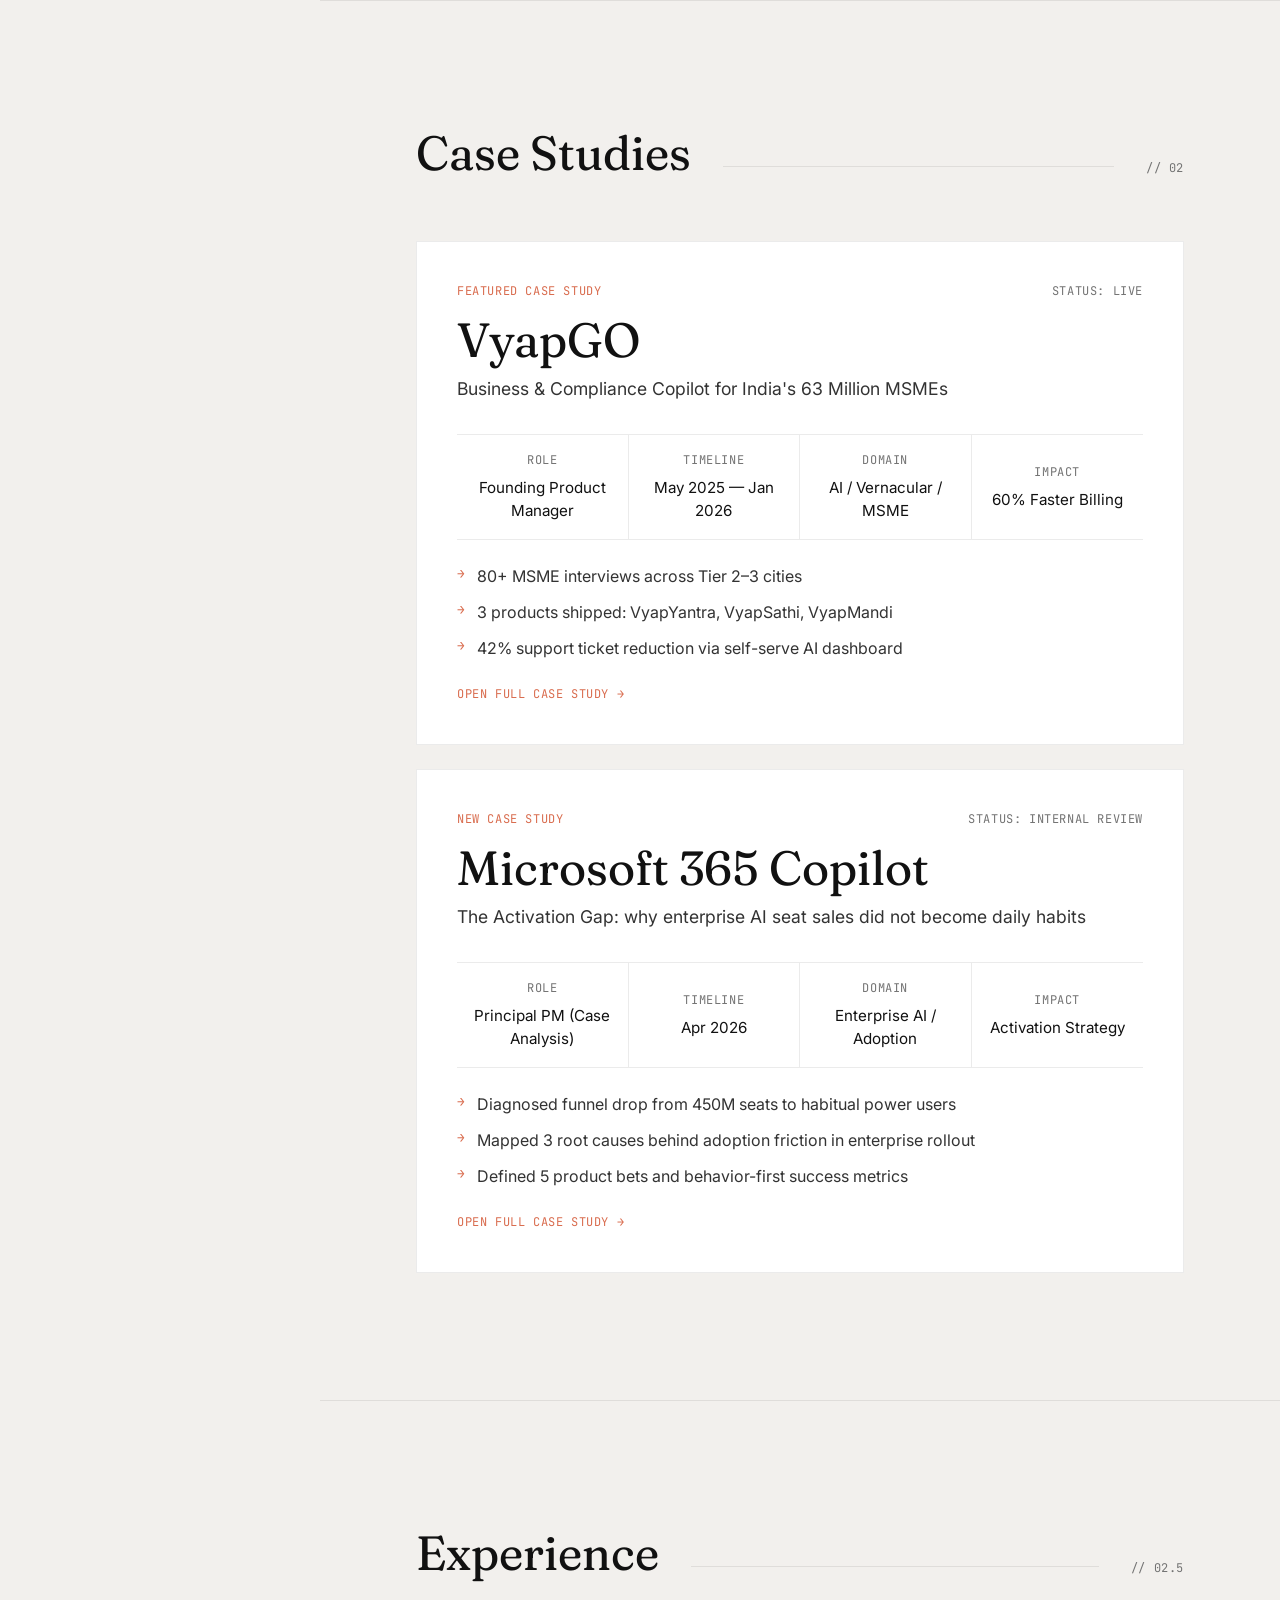
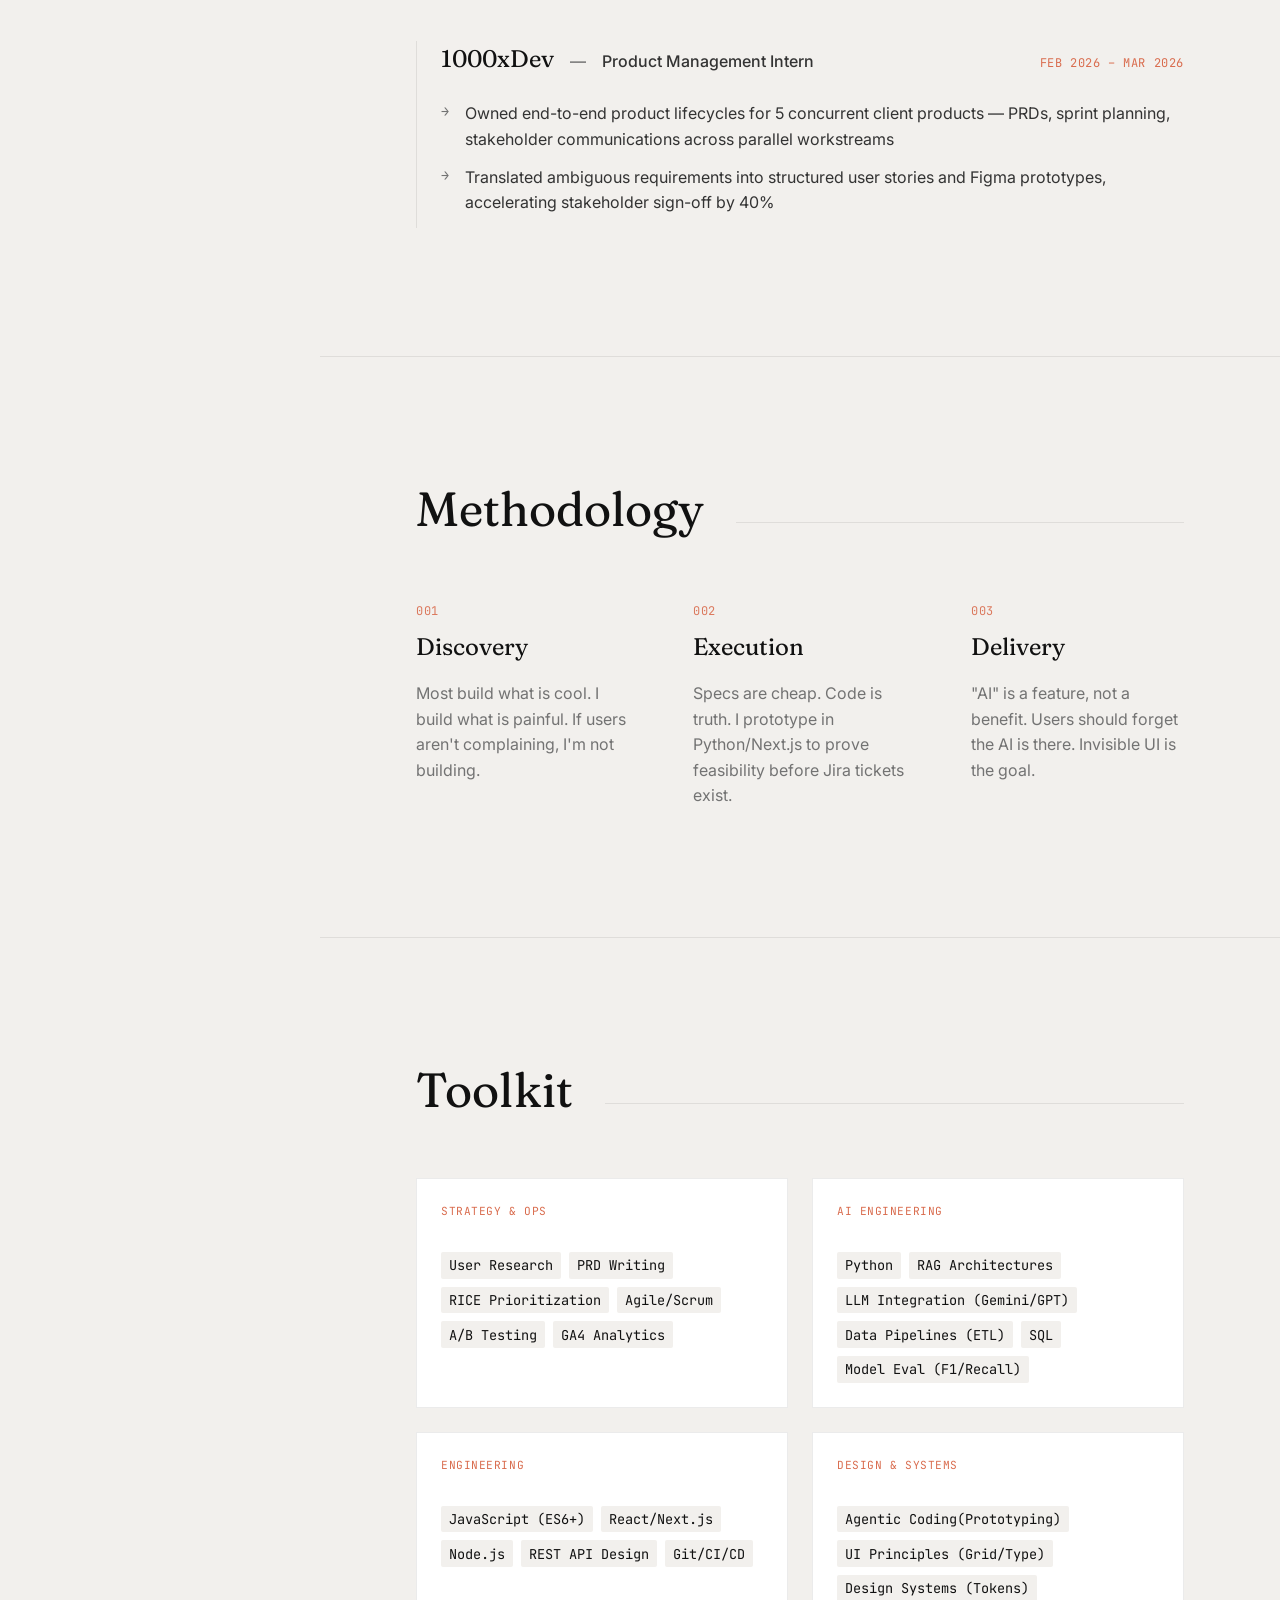
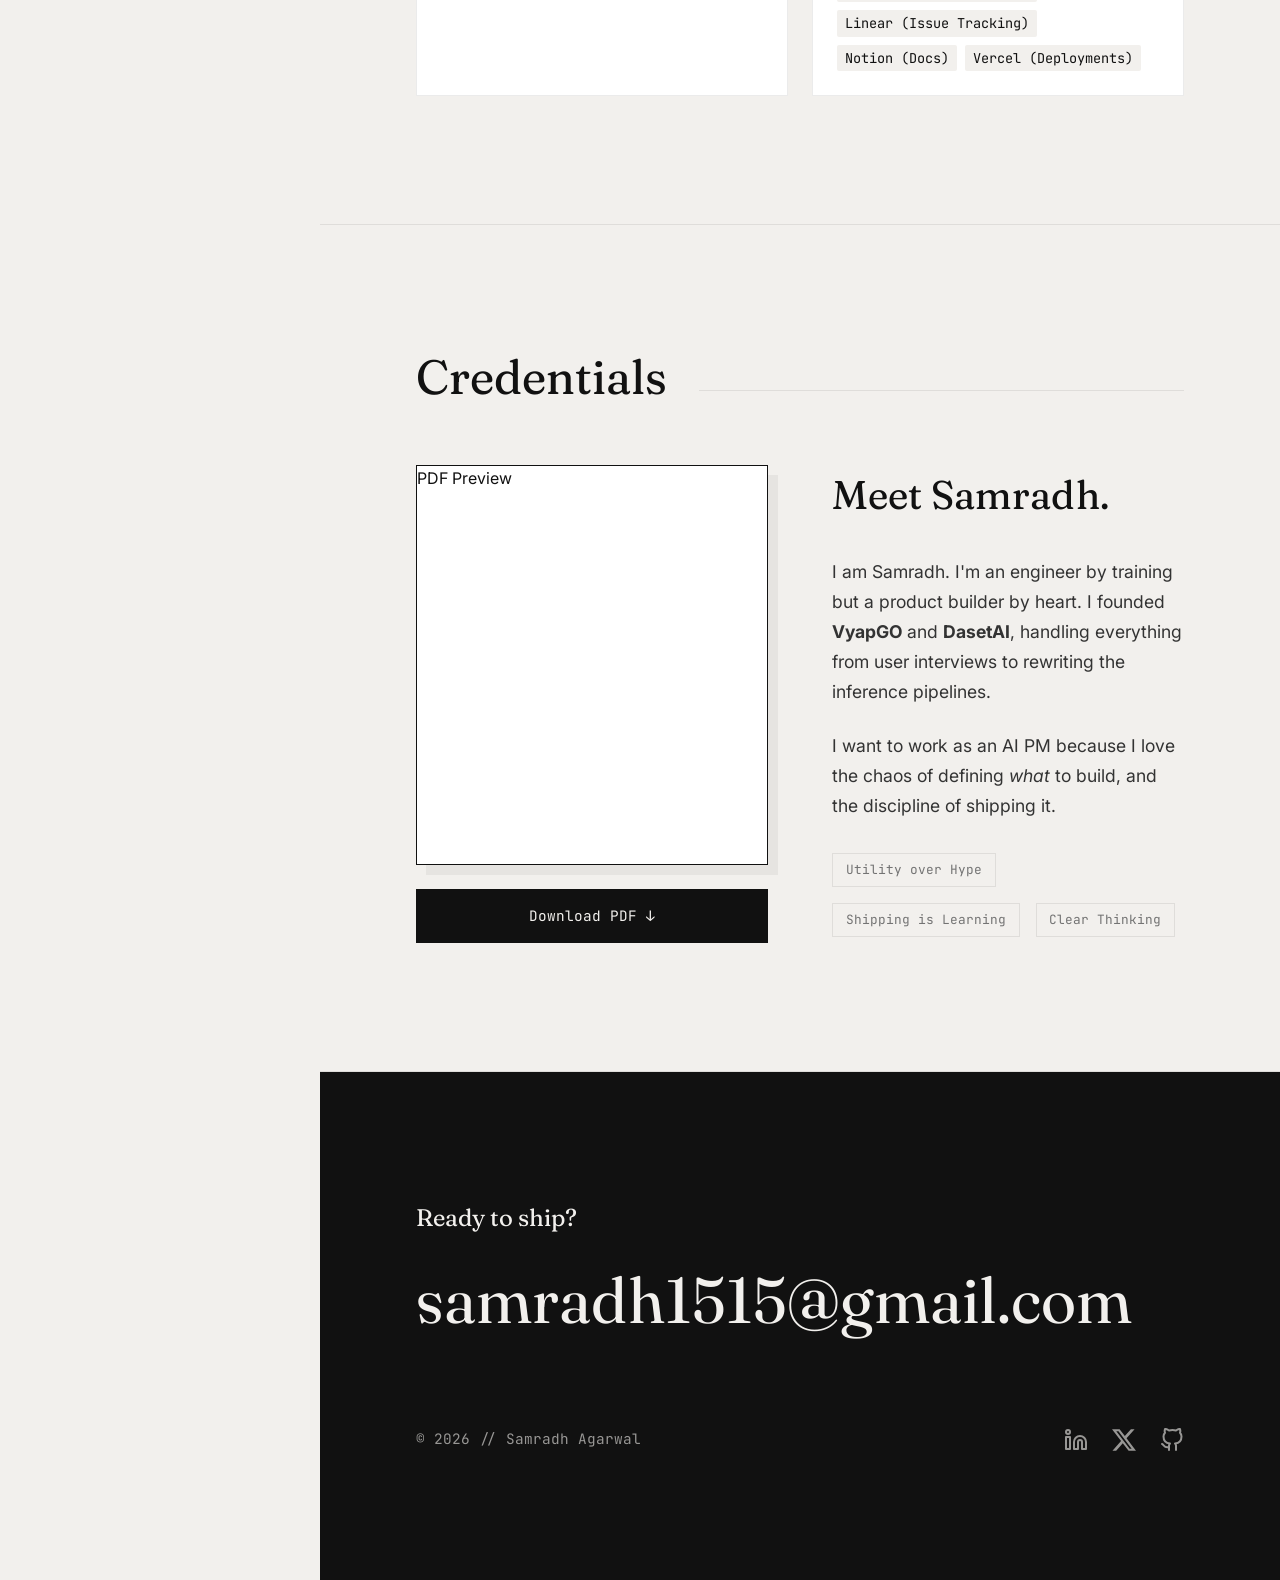
==== commit 70ef1379: "Install Vercel Web Analytics Integration ## Vercel Web Analytics Implementation  Successfully config" ====
--- a/index.html
+++ b/index.html
@@ -26,6 +26,9 @@
         href="https://fonts.googleapis.com/css2?family=Fraunces:opsz,wght@9..144,300;400;500;600&family=Inter:wght@300;400;500;600&family=JetBrains+Mono:wght@400;500&display=swap"
         rel="stylesheet">
     <link rel="stylesheet" href="styles.css">
+    
+    <!-- Vercel Web Analytics -->
+    <script defer src="https://cdn.vercel-insights.com/v1/script.js"></script>
 </head>
 
 <body>
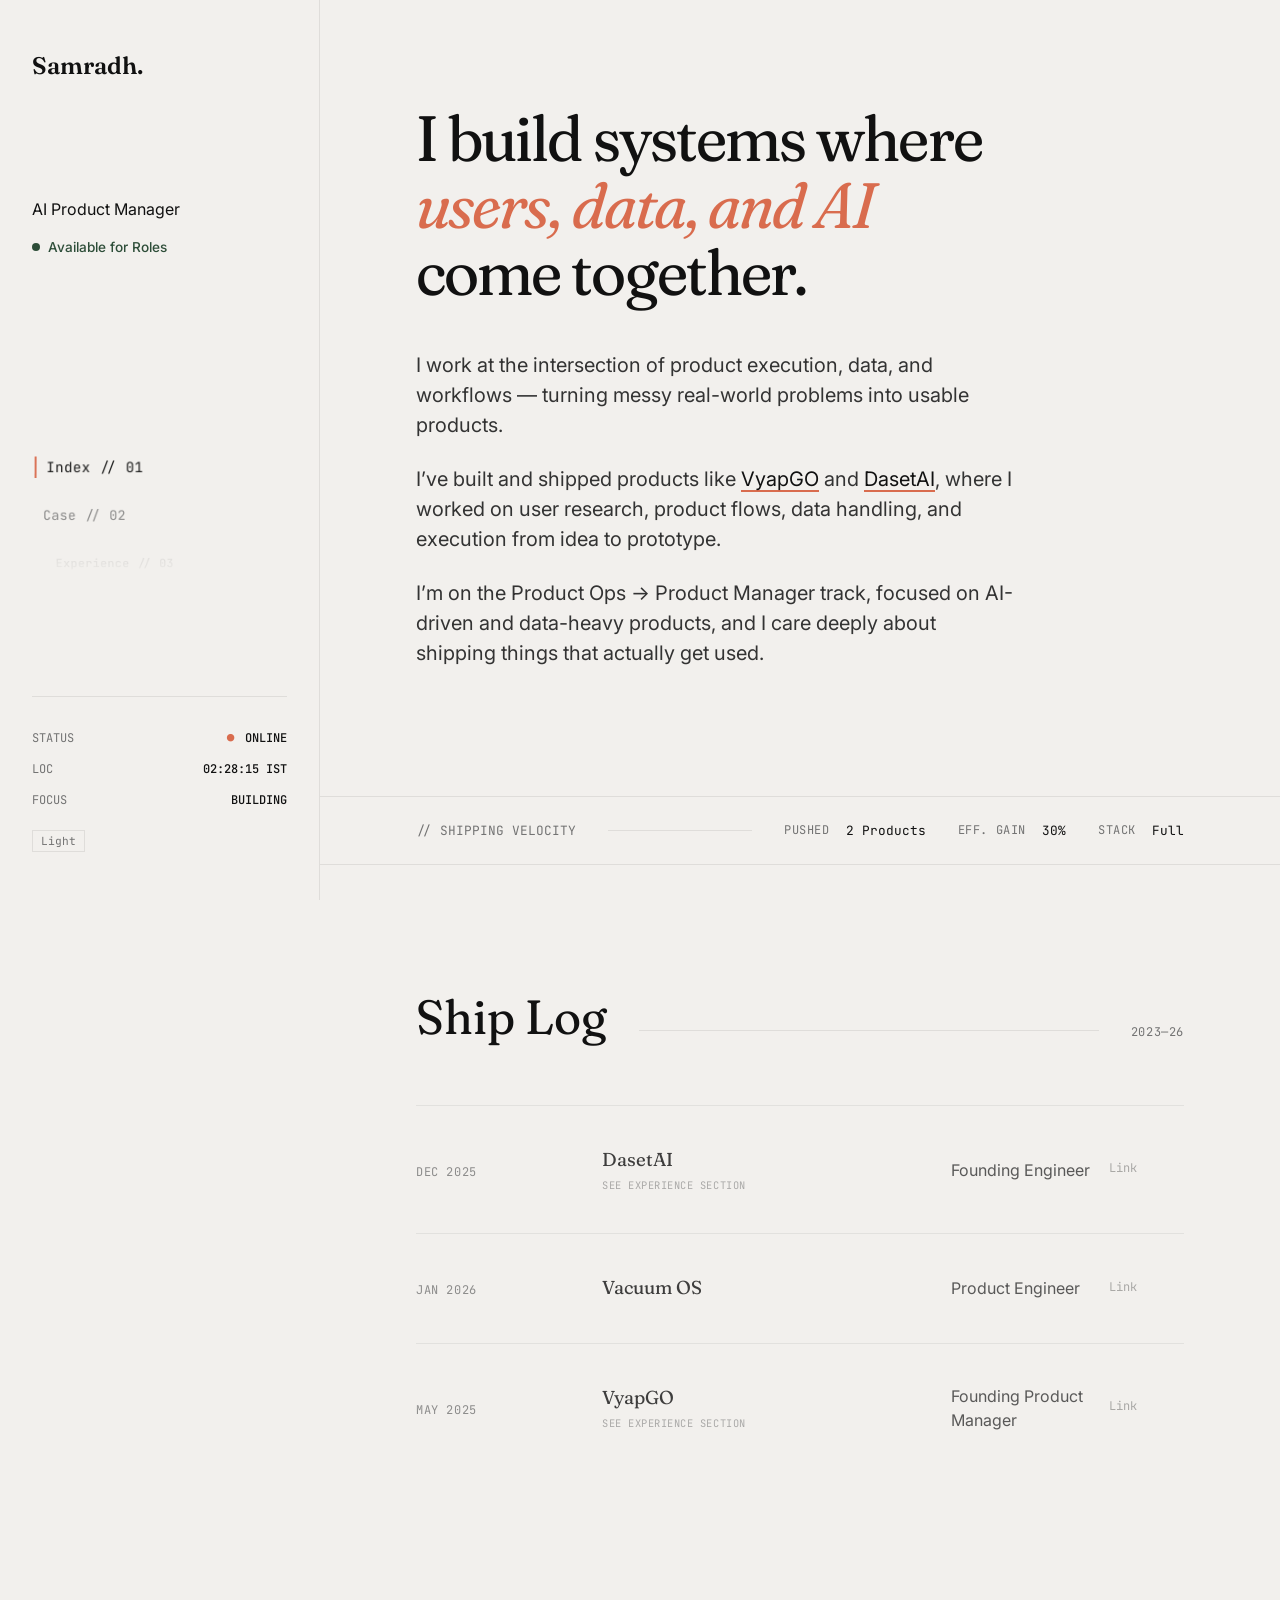
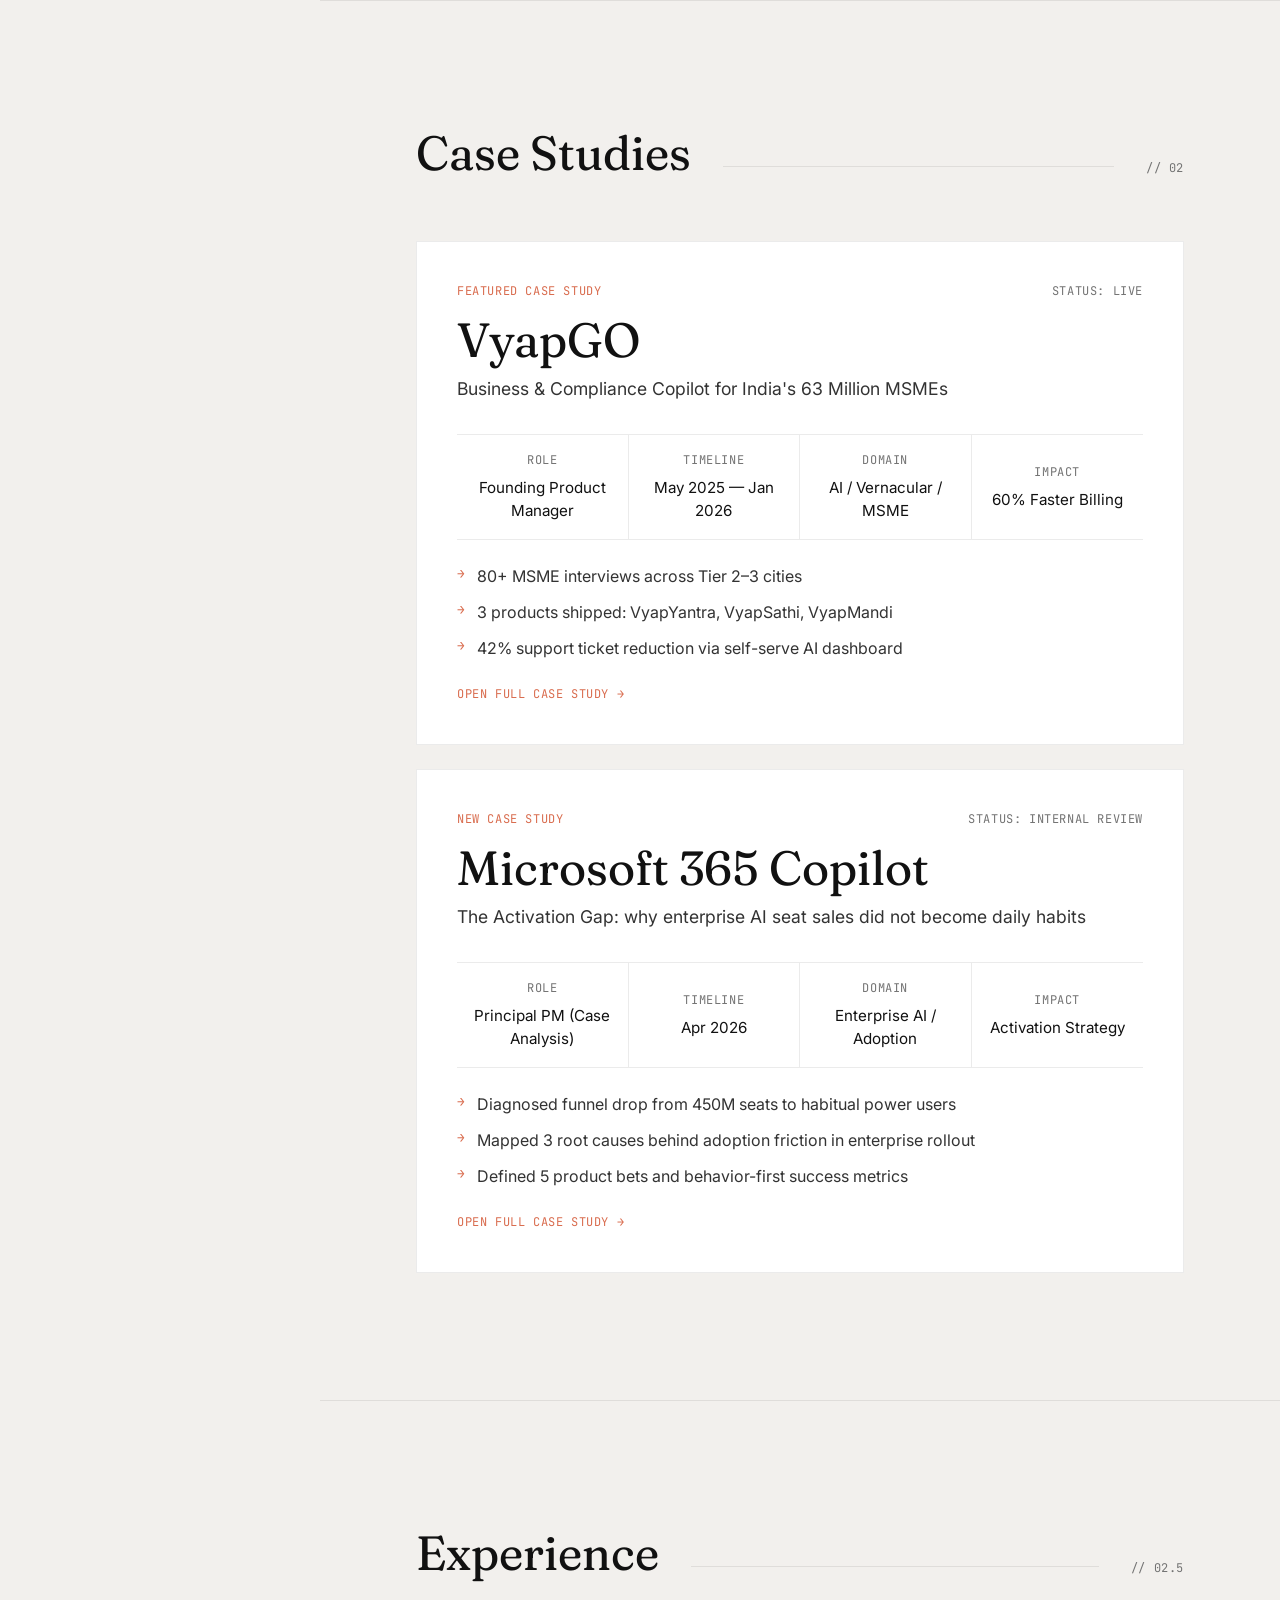
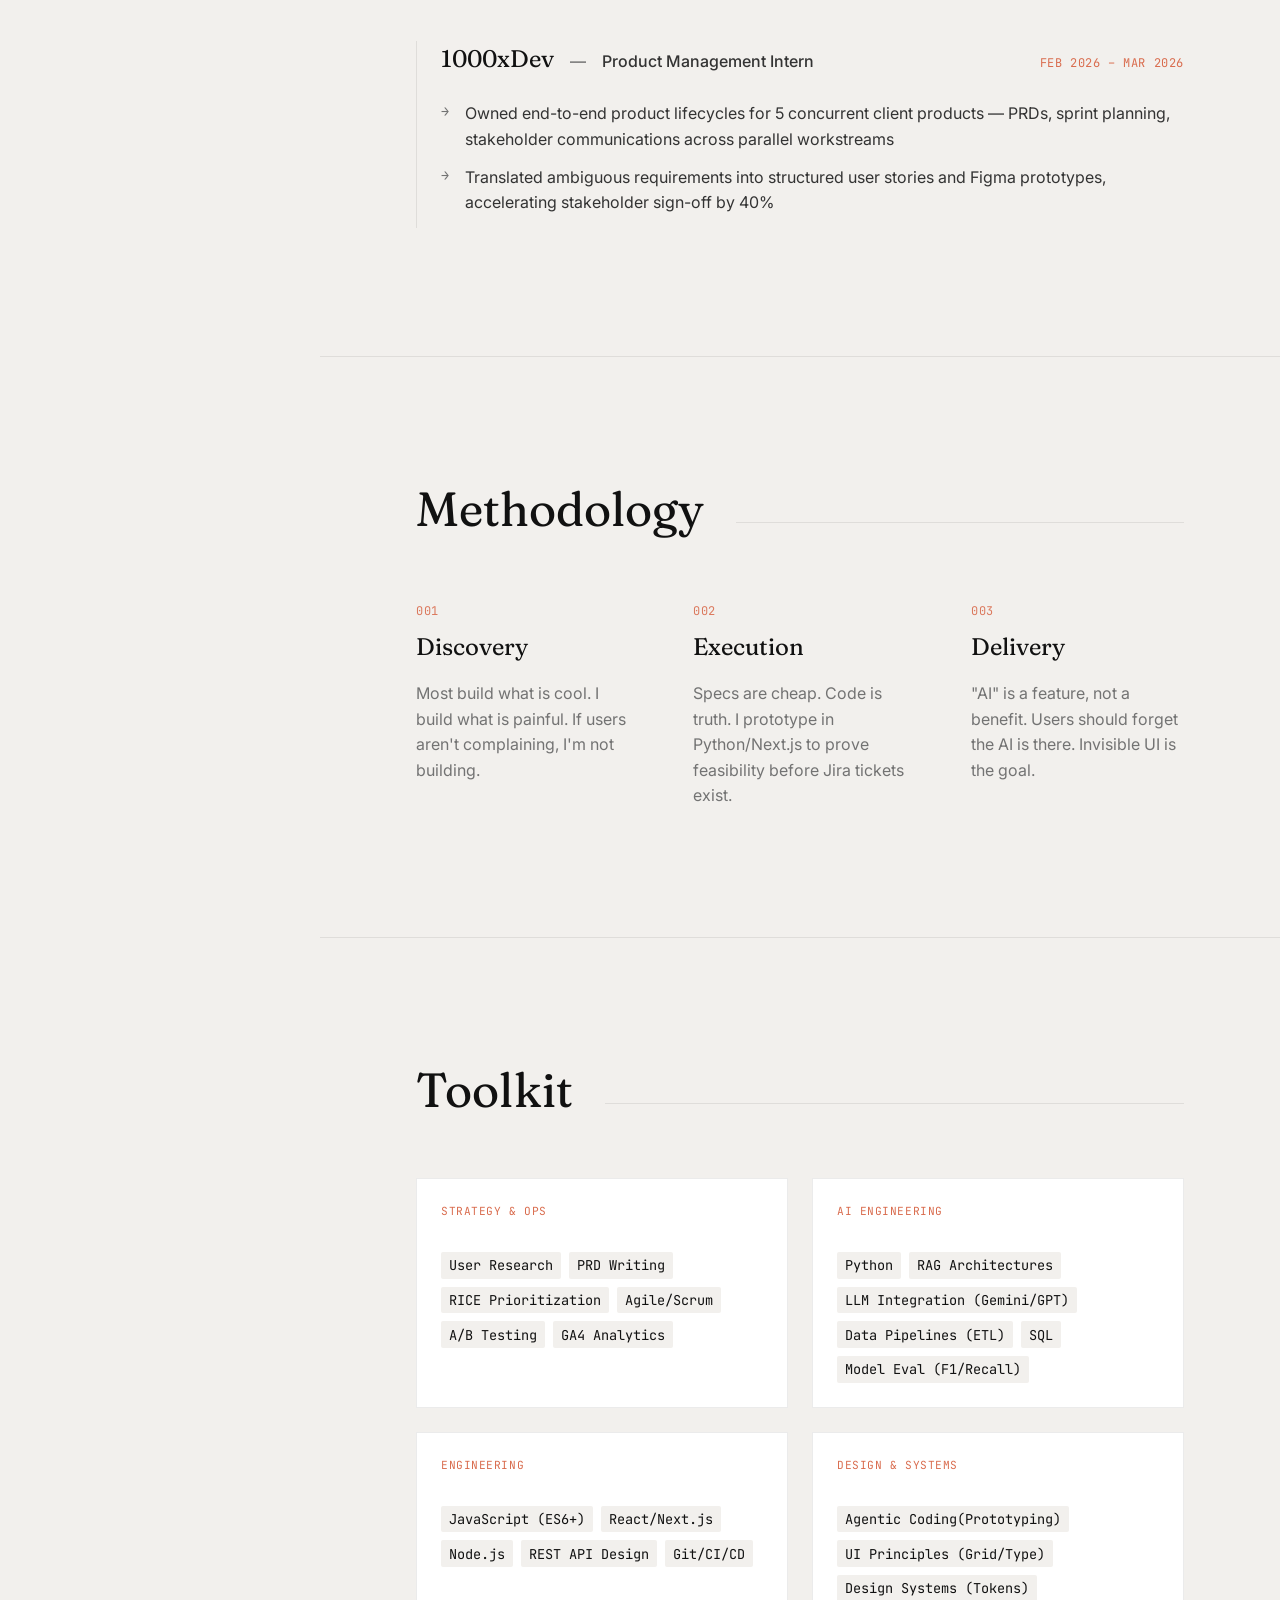
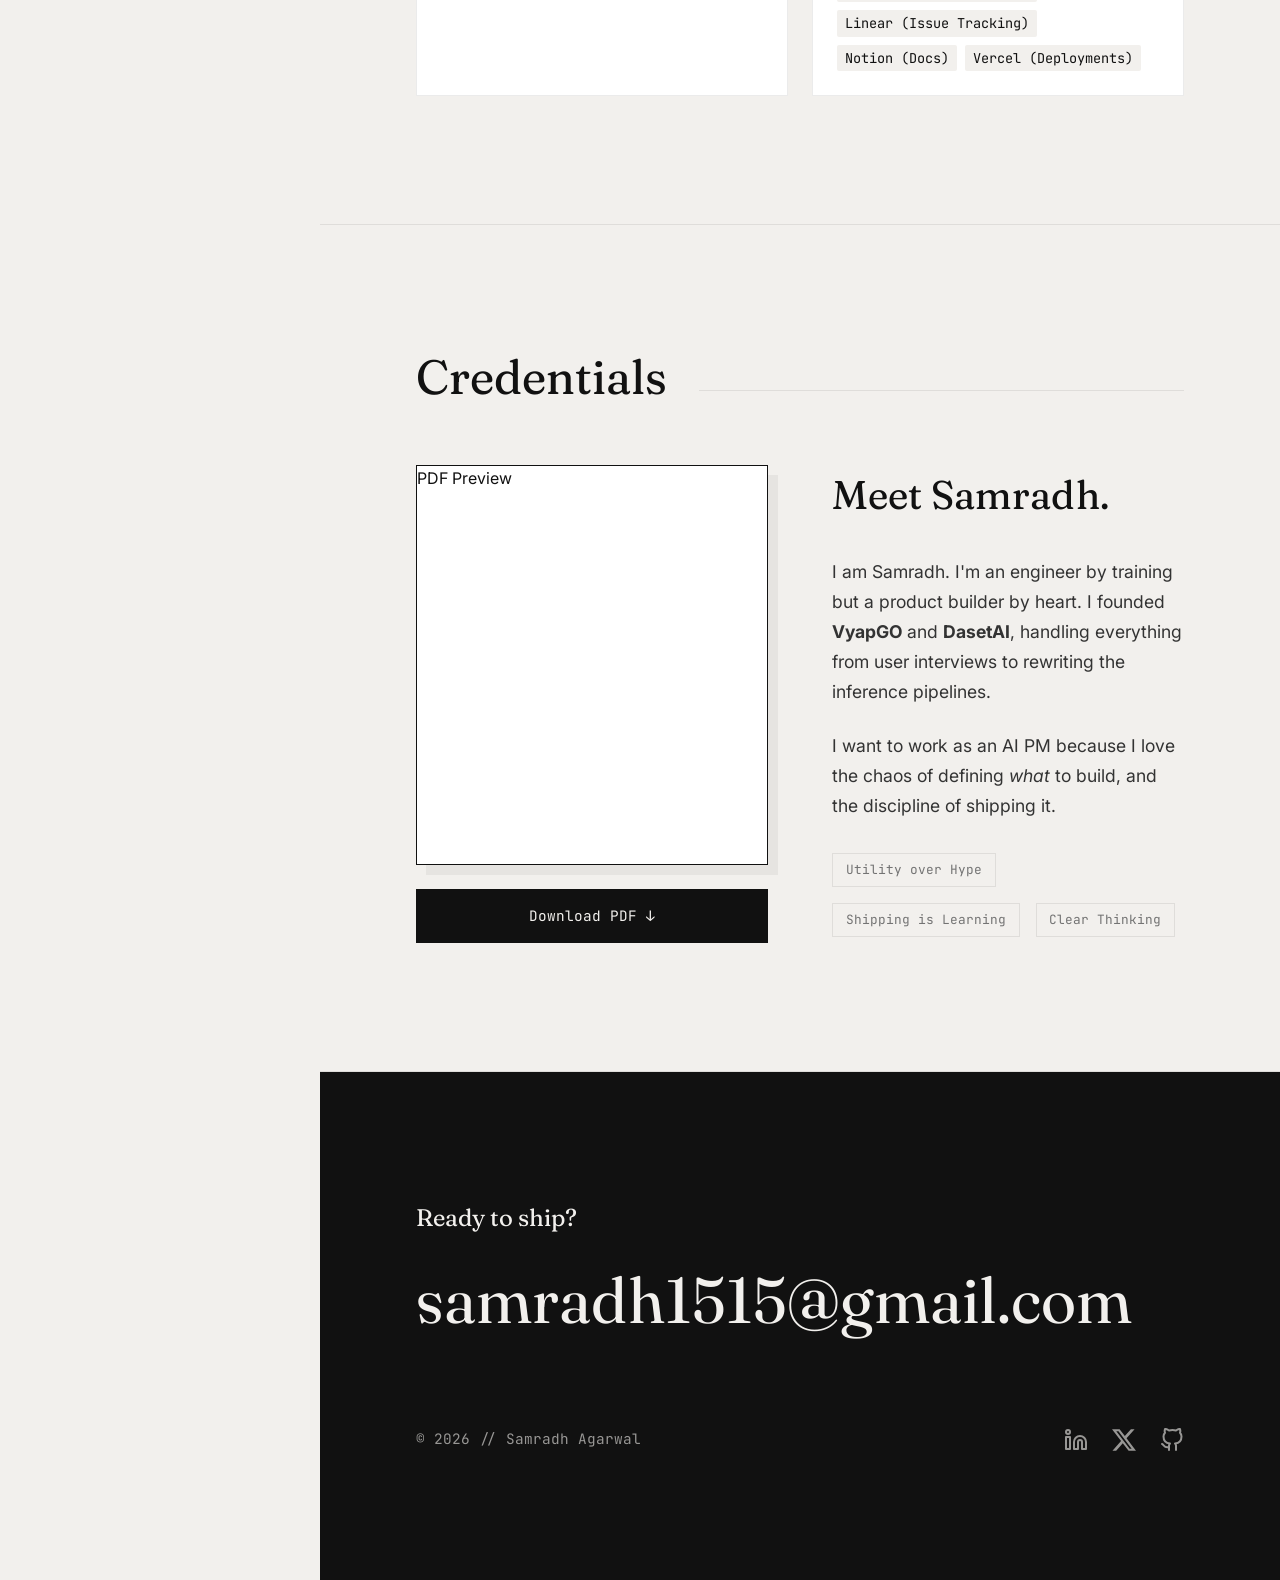
==== commit 40c74a67: "Install Vercel Web Analytics Vercel Web Analytics Installation Complete  ## Summary Successfully ins" ====
--- a/index.html
+++ b/index.html
@@ -28,7 +28,10 @@
     <link rel="stylesheet" href="styles.css">
     
     <!-- Vercel Web Analytics -->
-    <script defer src="https://cdn.vercel-insights.com/v1/script.js"></script>
+    <script>
+        window.va = window.va || function () { (window.vaq = window.vaq || []).push(arguments); };
+    </script>
+    <script defer src="/_vercel/insights/script.js"></script>
 </head>
 
 <body>
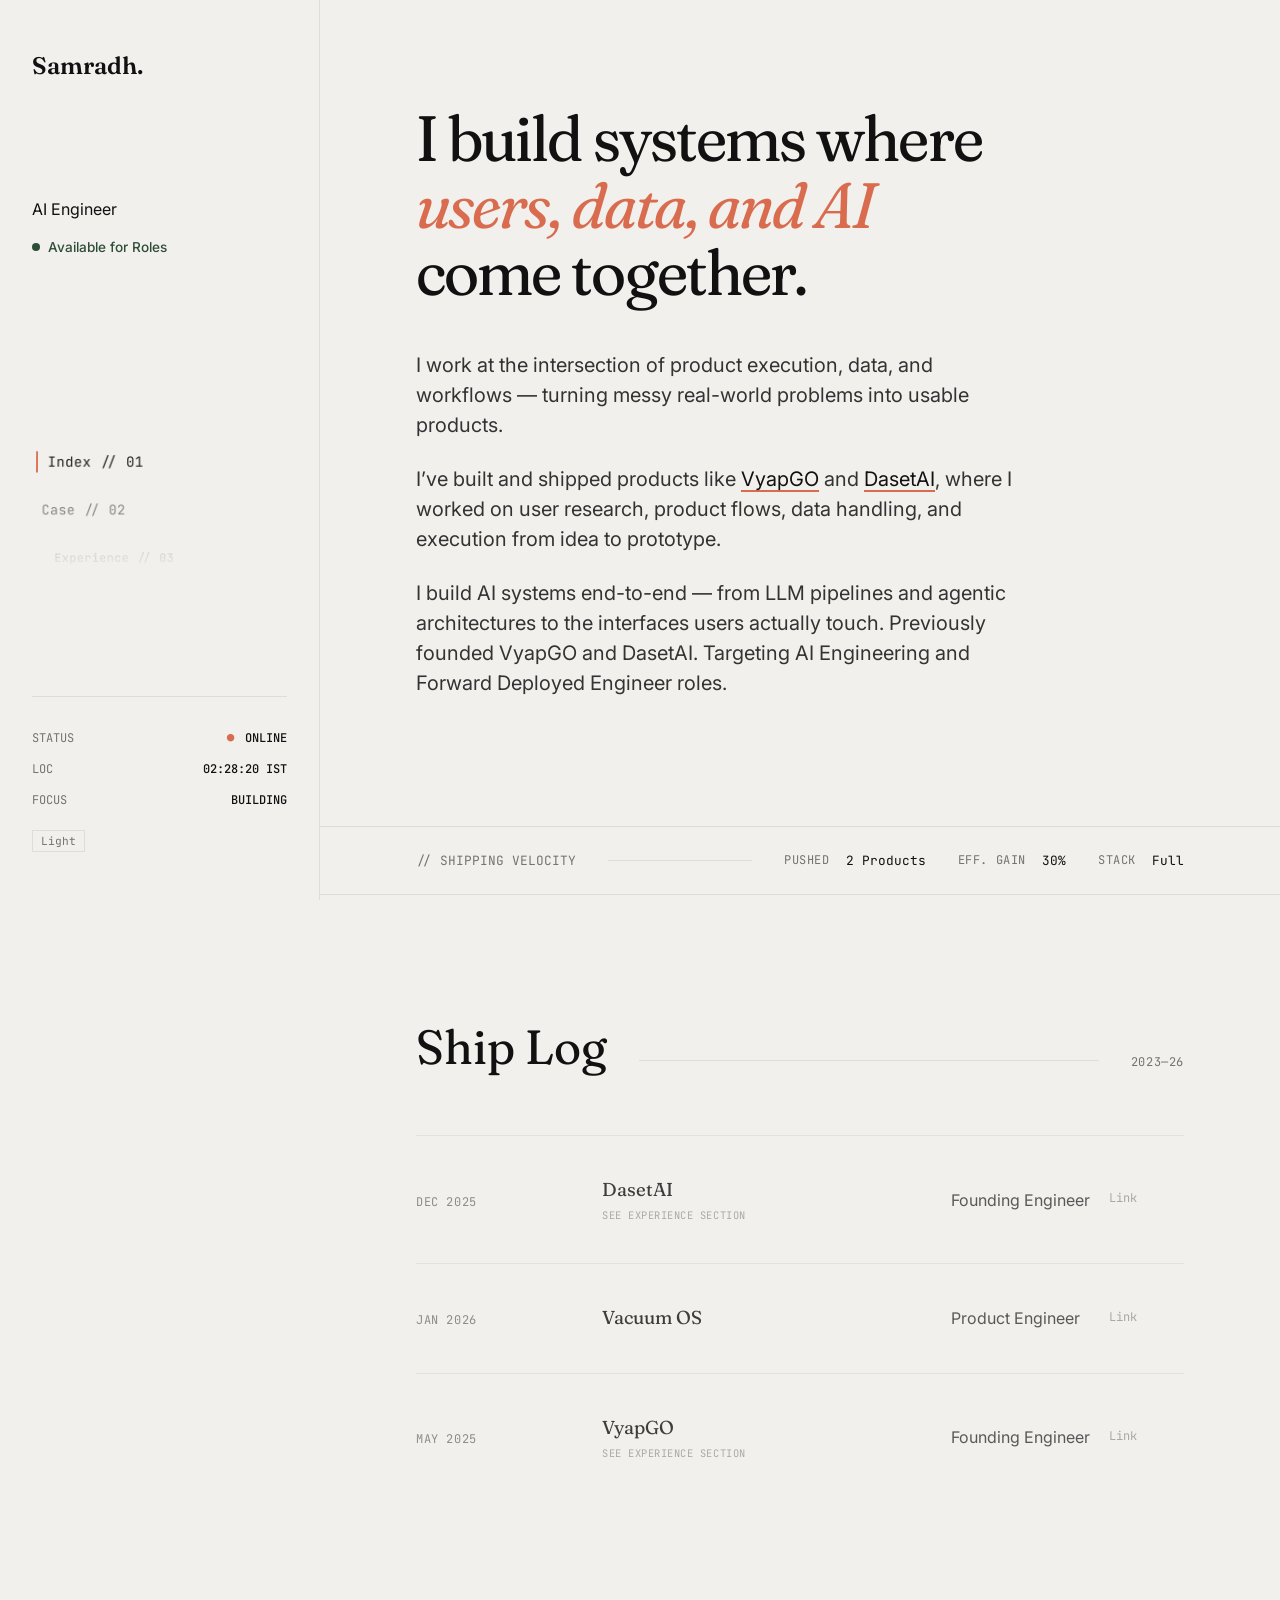
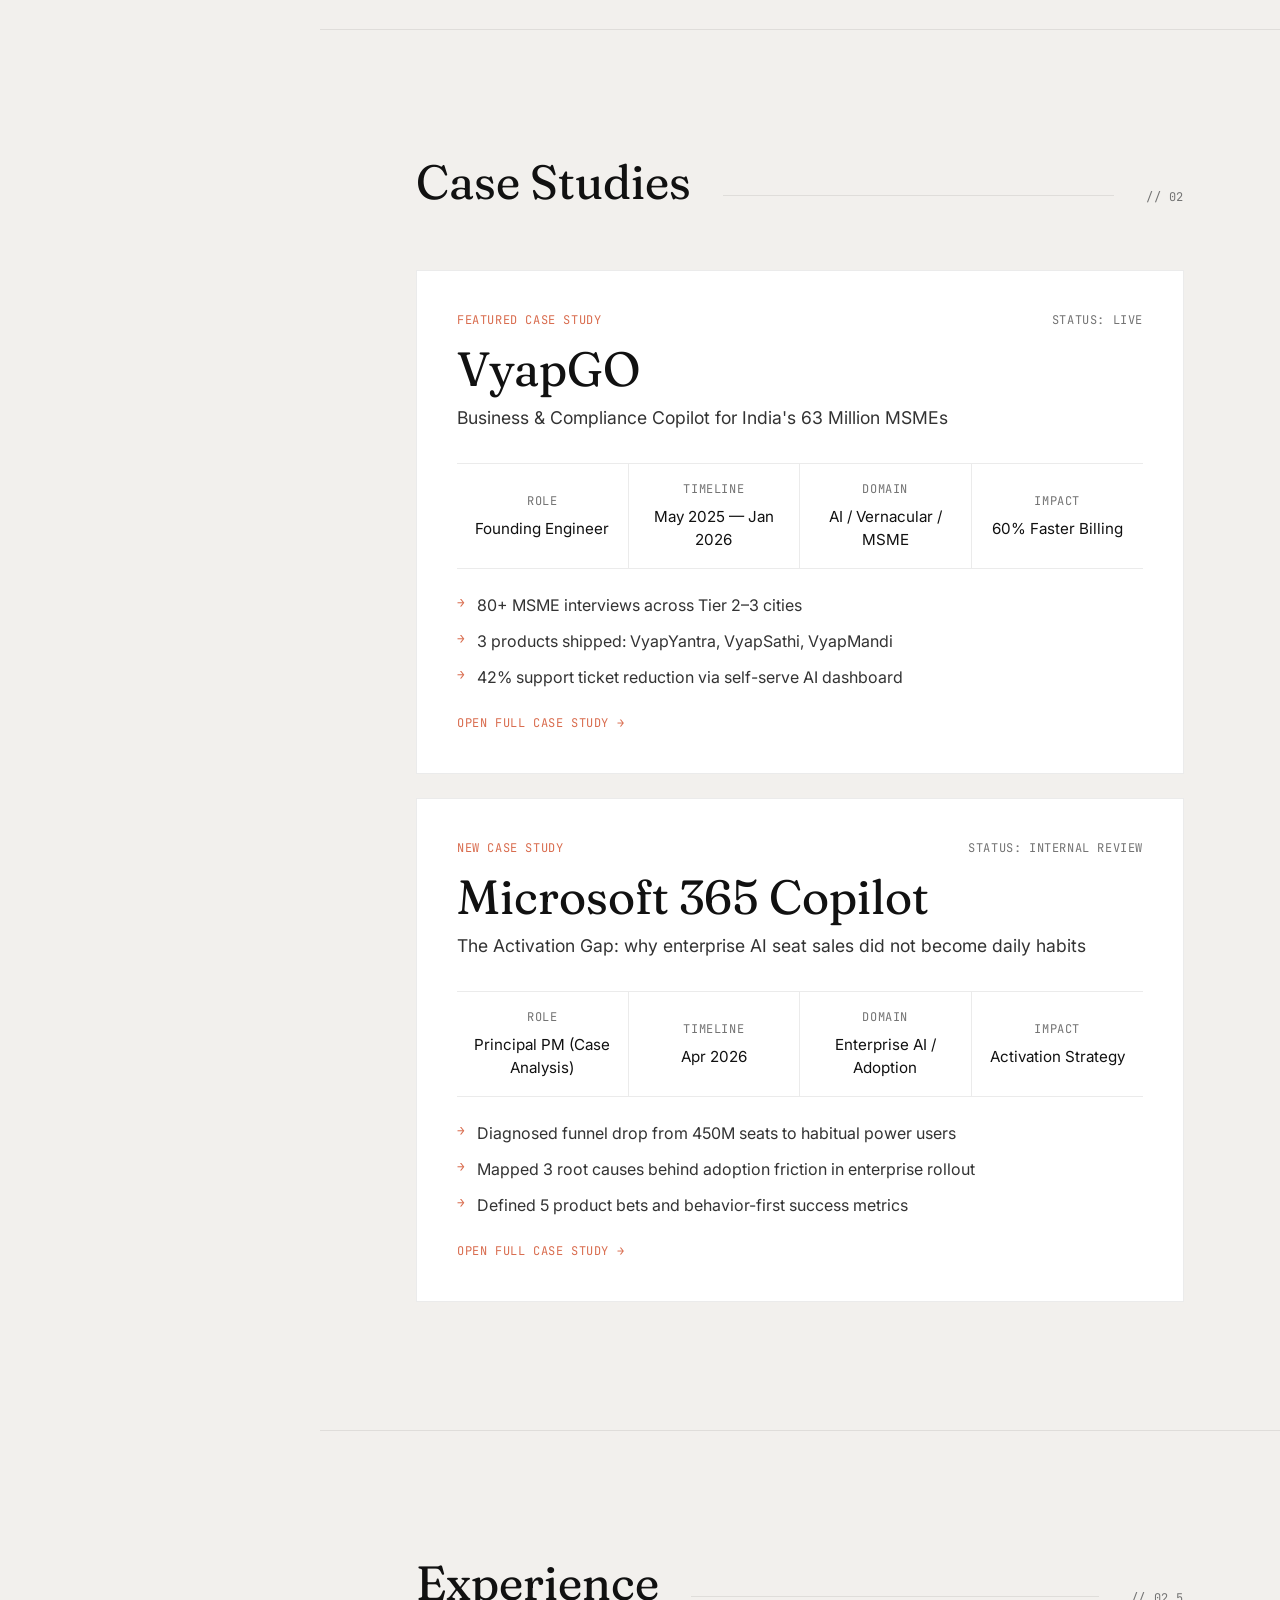
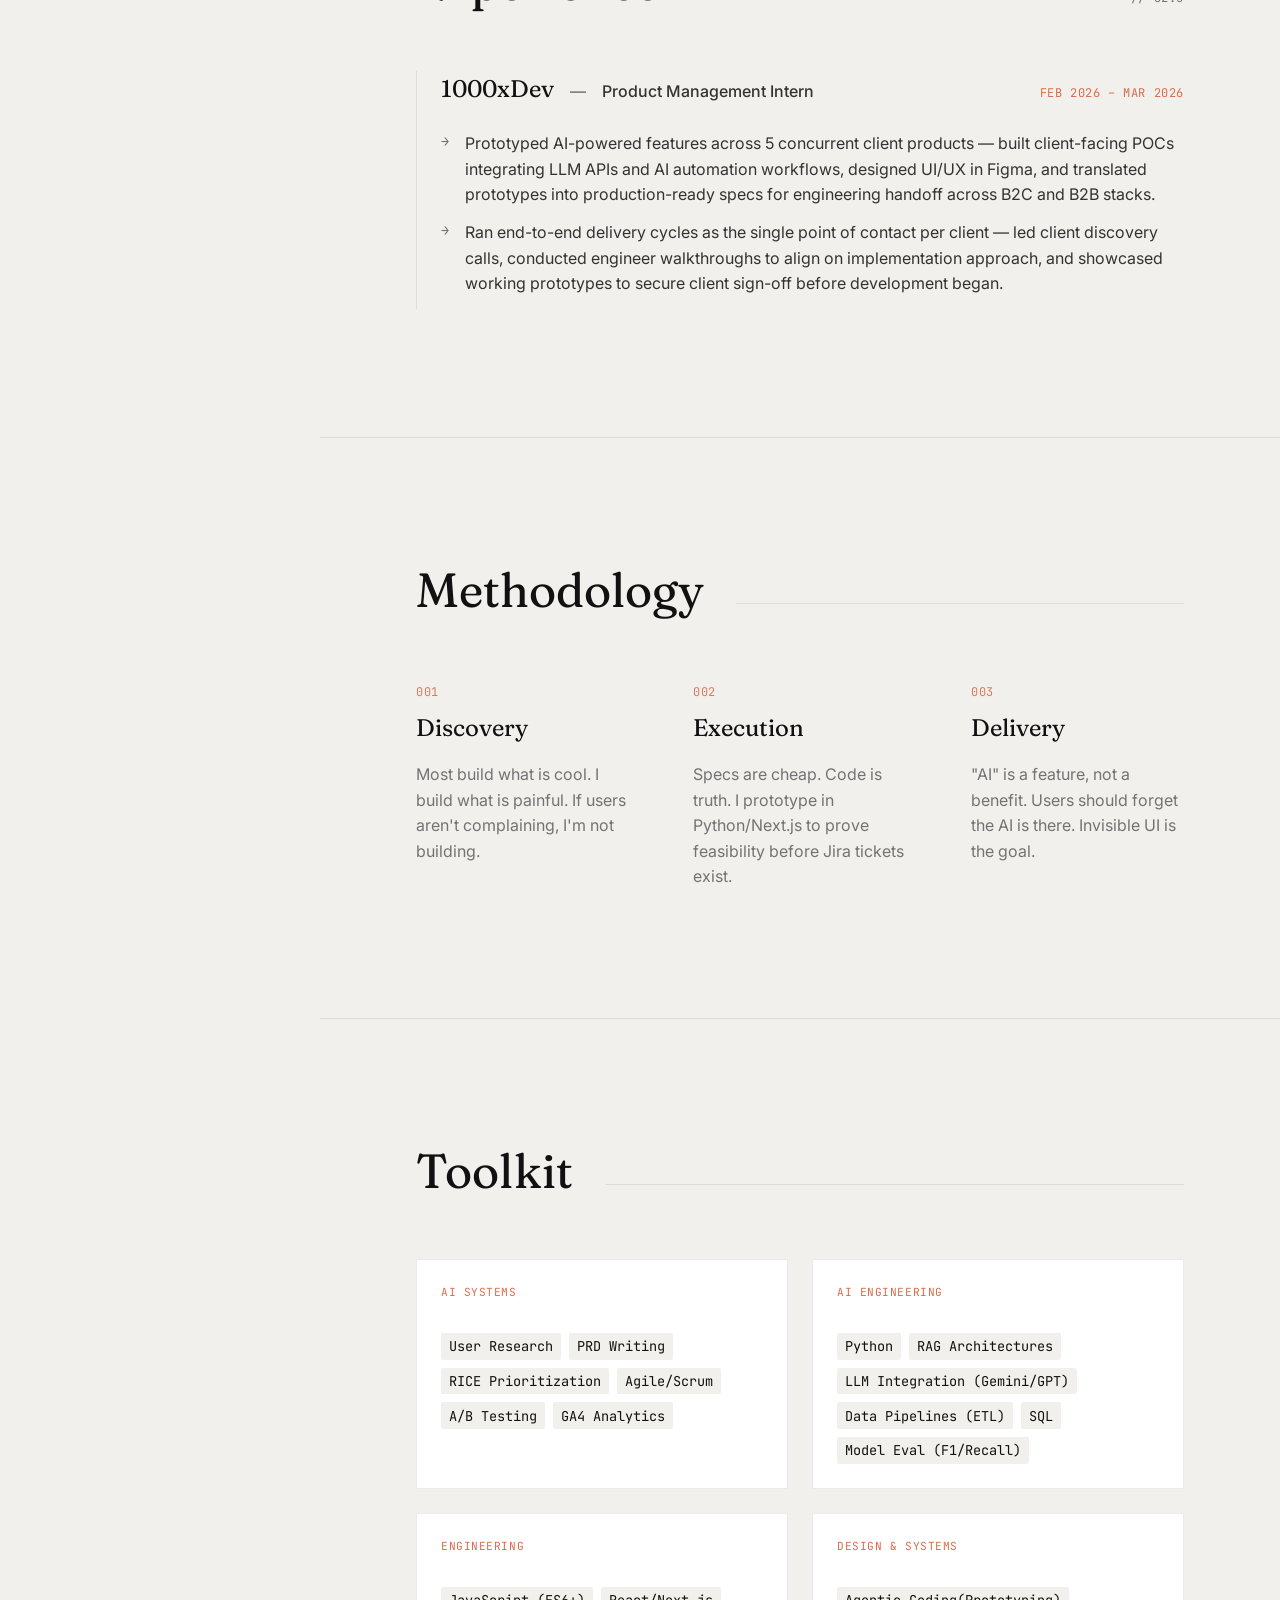
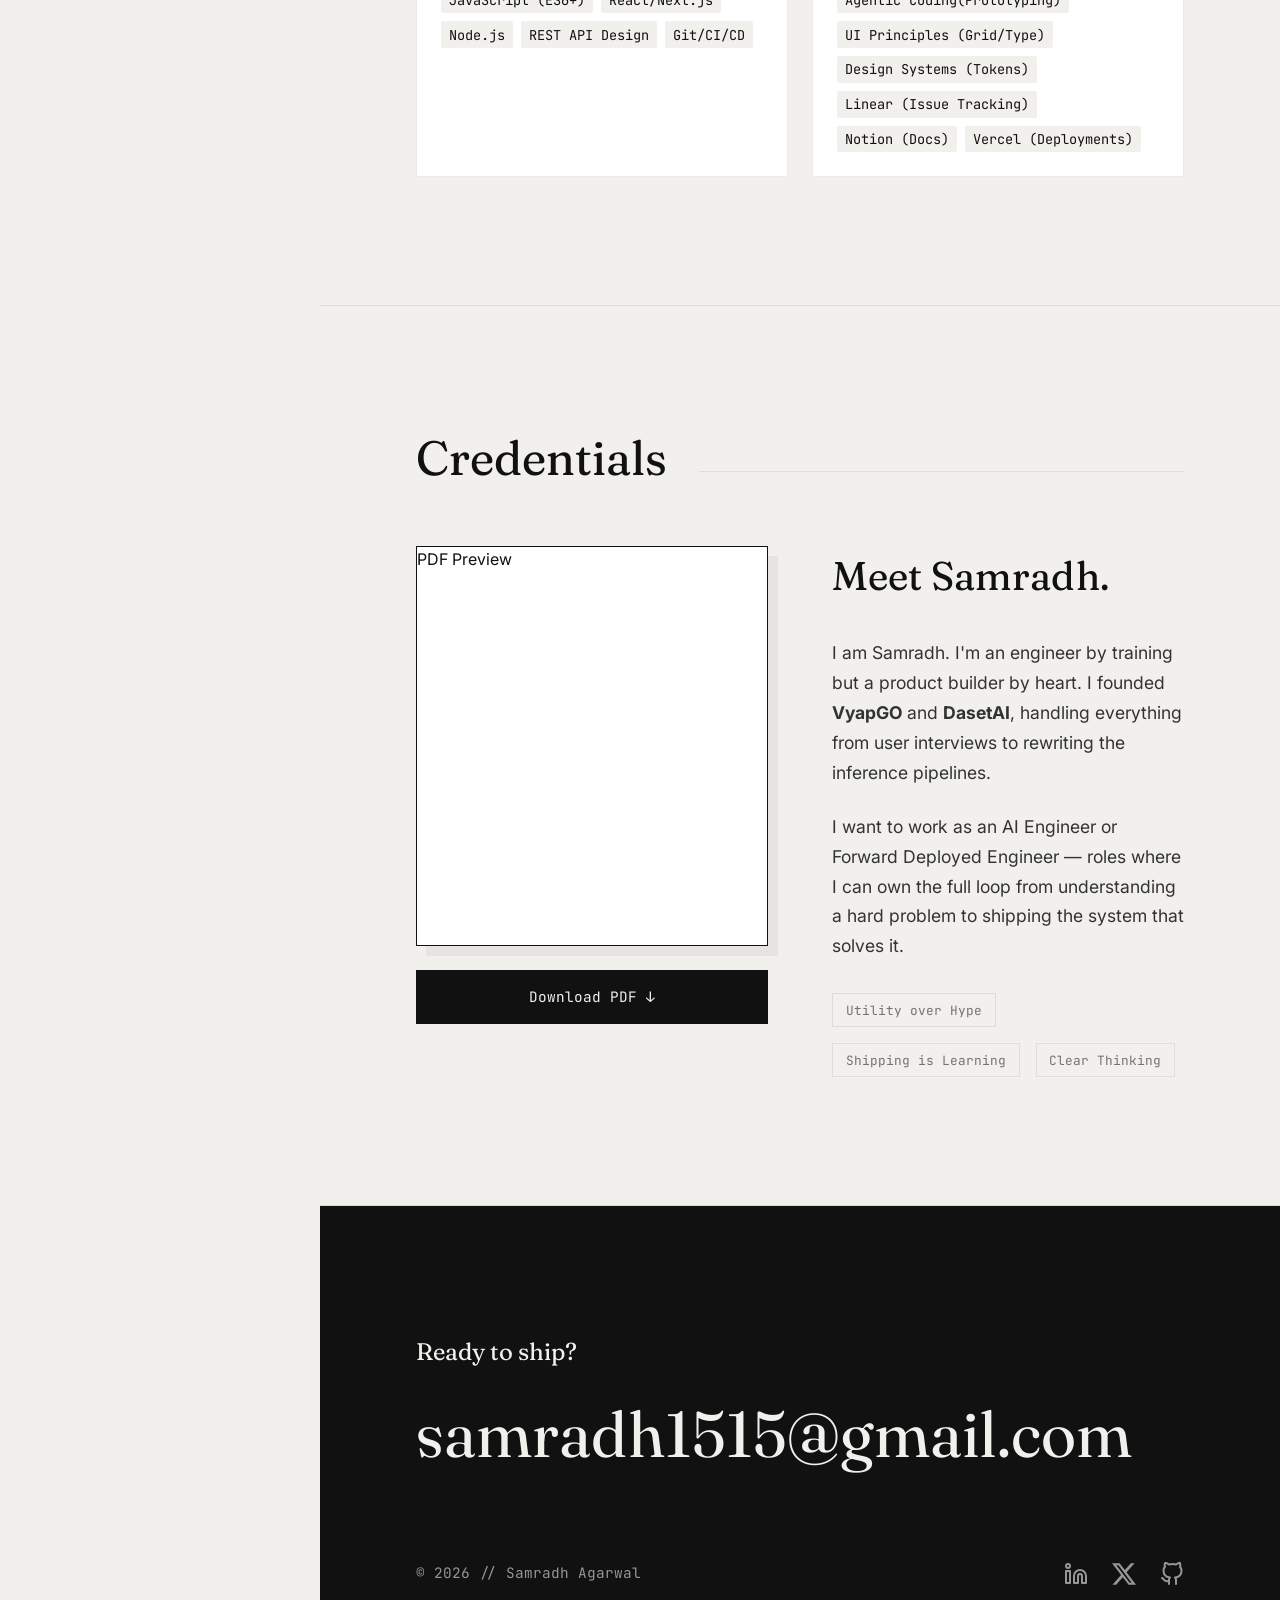
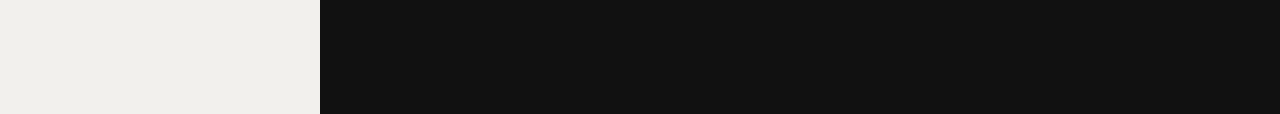
==== commit b4a1954f: "Update AI engineer positioning and resume" ====
--- a/index.html
+++ b/index.html
@@ -6,12 +6,12 @@
     <meta name="viewport" content="width=device-width, initial-scale=1.0">
     <title>Samradh Agarwal </title>
     <meta name="description"
-        content="Portfolio of a Technical PM and Builder. Shipping AI products (DasetAI, VyapGO) and operational tools.">
+        content="AI Engineer. Builder of LLM systems, multi-agent pipelines, and full-stack AI products.">
 
     <!-- Open Graph (OG) -->
-    <meta property="og:title" content="Samradh Agarwal ">
+    <meta property="og:title" content="Samradh Agarwal — AI Engineer">
     <meta property="og:description"
-        content="Portfolio of a Technical PM and Builder. Shipping AI products (DasetAI, VyapGO) and operational tools.">
+        content="AI Engineer. Builder of LLM systems, multi-agent pipelines, and full-stack AI products.">
     <meta property="og:type" content="website">
     <meta property="og:url" content="https://samradh.dev">
 
@@ -45,7 +45,7 @@
                 <span data-theme-status>Light</span>
             </button>
             <div class="role-meta">
-                <p>AI Product Manager</p>
+                <p>AI Engineer</p>
                 <p class="status-indicator"><span class="dot"></span>Available for Roles</p>
             </div>
             <nav class="editorial-nav">
@@ -98,8 +98,9 @@
                         prototype.
                     </p>
                     <p>
-                        I’m on the Product Ops → Product Manager track, focused on AI-driven and data-heavy products,
-                        and I care deeply about shipping things that actually get used.
+                        I build AI systems end-to-end — from LLM pipelines and agentic architectures to the interfaces
+                        users actually touch. Previously founded VyapGO and DasetAI. Targeting AI Engineering and
+                        Forward Deployed Engineer roles.
                     </p>
                 </div>
             </section>
@@ -168,7 +169,7 @@
                             <span class="mono-label" style="font-size: 0.65rem; opacity: 0.7; display: block; margin-top: 4px;">SEE EXPERIENCE SECTION</span>
                         </div>
                         <div class="col-role">
-                            Founding Product Manager
+                            Founding Engineer
                             <a href="https://vyapgo.vercel.app/" class="repo-link" target="_blank"
                                 onclick="event.stopPropagation()">Link</a>
                             <span class="arrow-icon">→</span>
@@ -199,7 +200,7 @@
                         <div class="case-study-meta-grid">
                             <div class="case-study-meta-item">
                                 <span class="mono-label">Role</span>
-                                <span class="case-study-meta-value">Founding Product Manager</span>
+                                <span class="case-study-meta-value">Founding Engineer</span>
                             </div>
                             <div class="case-study-meta-item">
                                 <span class="mono-label">Timeline</span>
@@ -282,8 +283,8 @@
                             <span class="timeline-date mono-label">Feb 2026 – Mar 2026</span>
                         </div>
                         <ul class="timeline-bullets">
-                            <li>Owned end-to-end product lifecycles for 5 concurrent client products — PRDs, sprint planning, stakeholder communications across parallel workstreams</li>
-                            <li>Translated ambiguous requirements into structured user stories and Figma prototypes, accelerating stakeholder sign-off by 40%</li>
+                            <li>Prototyped AI-powered features across 5 concurrent client products — built client-facing POCs integrating LLM APIs and AI automation workflows, designed UI/UX in Figma, and translated prototypes into production-ready specs for engineering handoff across B2C and B2B stacks.</li>
+                            <li>Ran end-to-end delivery cycles as the single point of contact per client — led client discovery calls, conducted engineer walkthroughs to align on implementation approach, and showcased working prototypes to secure client sign-off before development began.</li>
                         </ul>
                     </div>
                 </div>
@@ -334,7 +335,7 @@
                 <div class="toolkit-grid reveal-on-scroll">
                     <!-- Card 1: Product Management -->
                     <div class="toolkit-item col-span-2">
-                        <span class="toolkit-label">Strategy & Ops</span>
+                        <span class="toolkit-label">AI Systems</span>
                         <div class="toolkit-content">
                             <span class="tech-mono">User Research</span>
                             <span class="tech-mono">PRD Writing</span>
@@ -400,13 +401,13 @@
                     <div class="resume-col-left">
                         <div class="resume-preview-wrapper">
                             <div class="resume-preview-box angled-paper">
-                                <object data="Samradh_Main_Resume%20(2).pdf#toolbar=0&navpanes=0&scrollbar=0&view=FitH"
+                                <object data="Samradh_AI_Engineer.pdf#toolbar=0&navpanes=0&scrollbar=0&view=FitH"
                                     type="application/pdf" class="pdf-obj">
                                     <p>PDF Preview</p>
                                 </object>
                             </div>
                         </div>
-                        <a href="./Samradh_Main_Resume%20(2).pdf" target="_blank" class="download-btn-full">Download PDF
+                        <a href="./Samradh_AI_Engineer.pdf" target="_blank" class="download-btn-full">Download PDF
                             ↓</a>
                     </div>
 
@@ -419,8 +420,7 @@
                             user interviews to rewriting the inference pipelines.
                         </p>
                         <p class="bio-text">
-                            I want to work as an AI PM because I love the chaos of defining <em>what</em> to build, and
-                            the discipline of shipping it.
+                            I want to work as an AI Engineer or Forward Deployed Engineer — roles where I can own the full loop from understanding a hard problem to shipping the system that solves it.
                         </p>
 
                         <div class="bio-values">
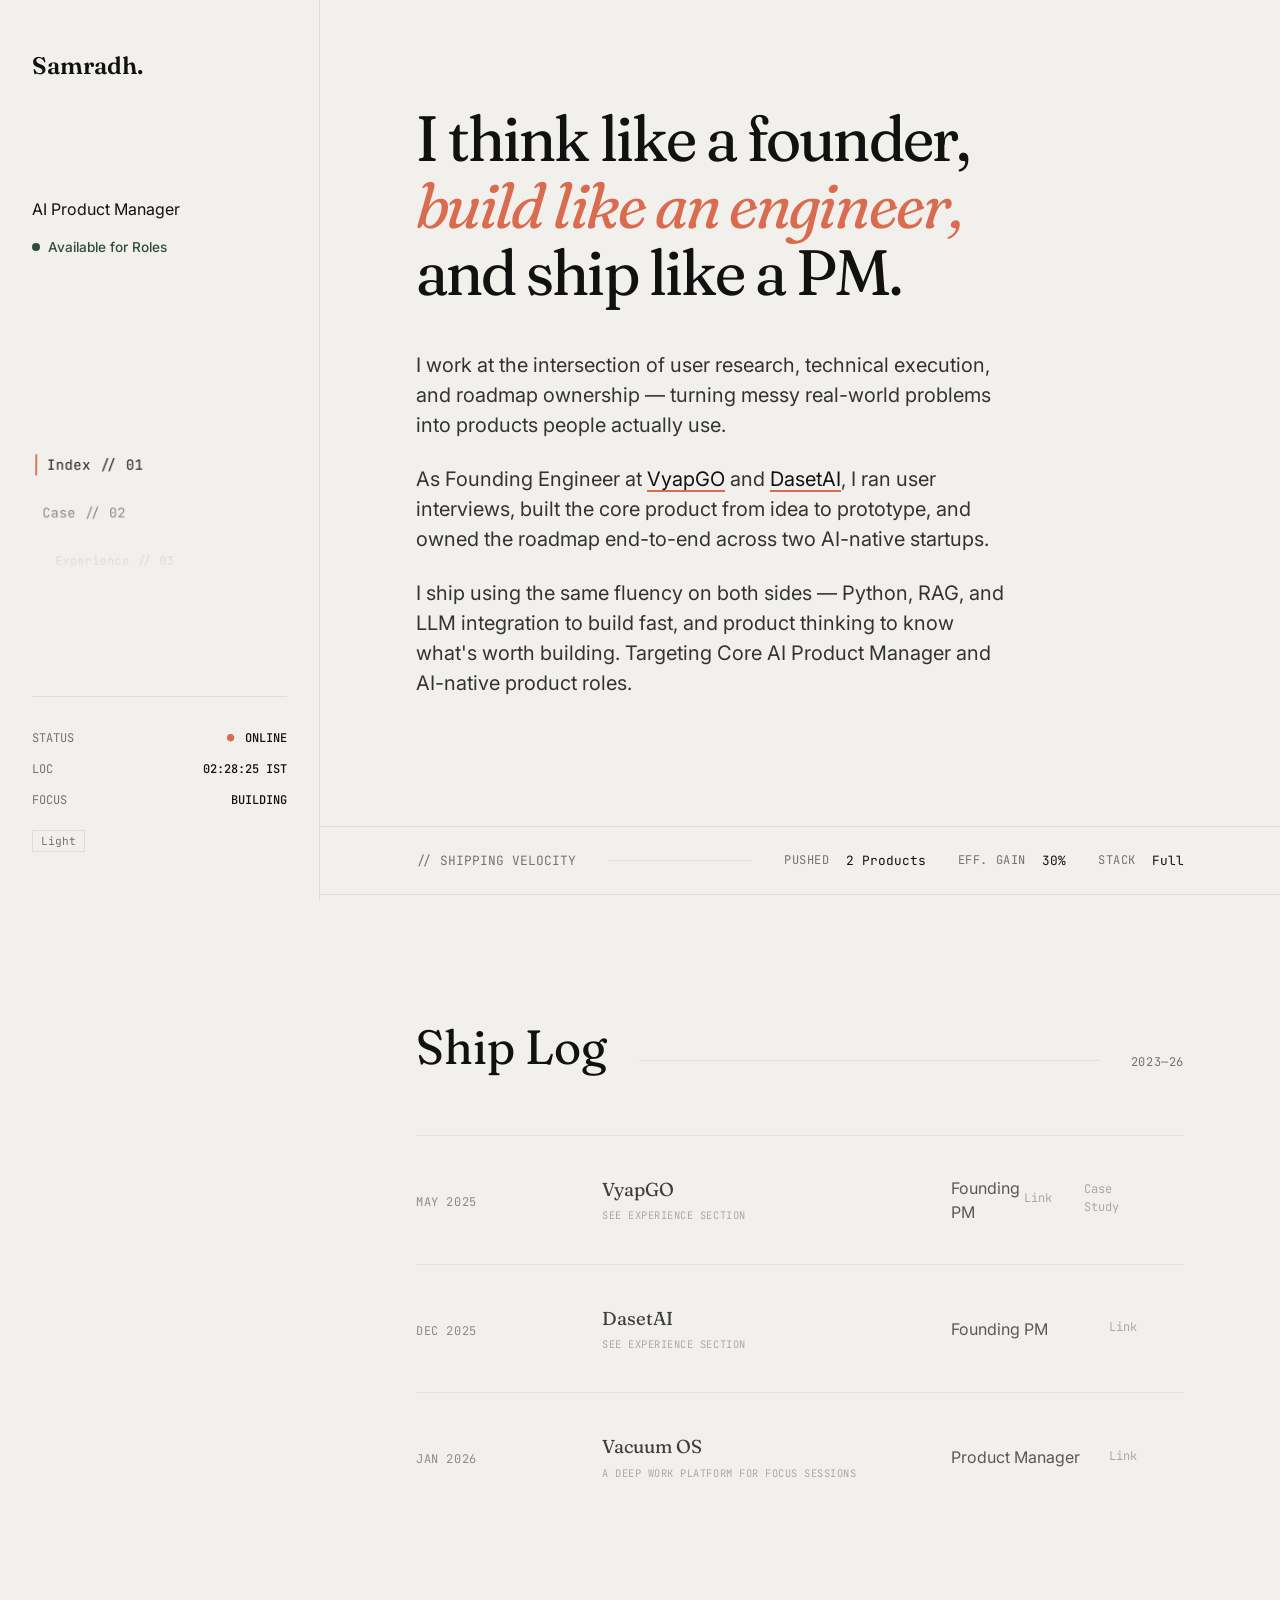
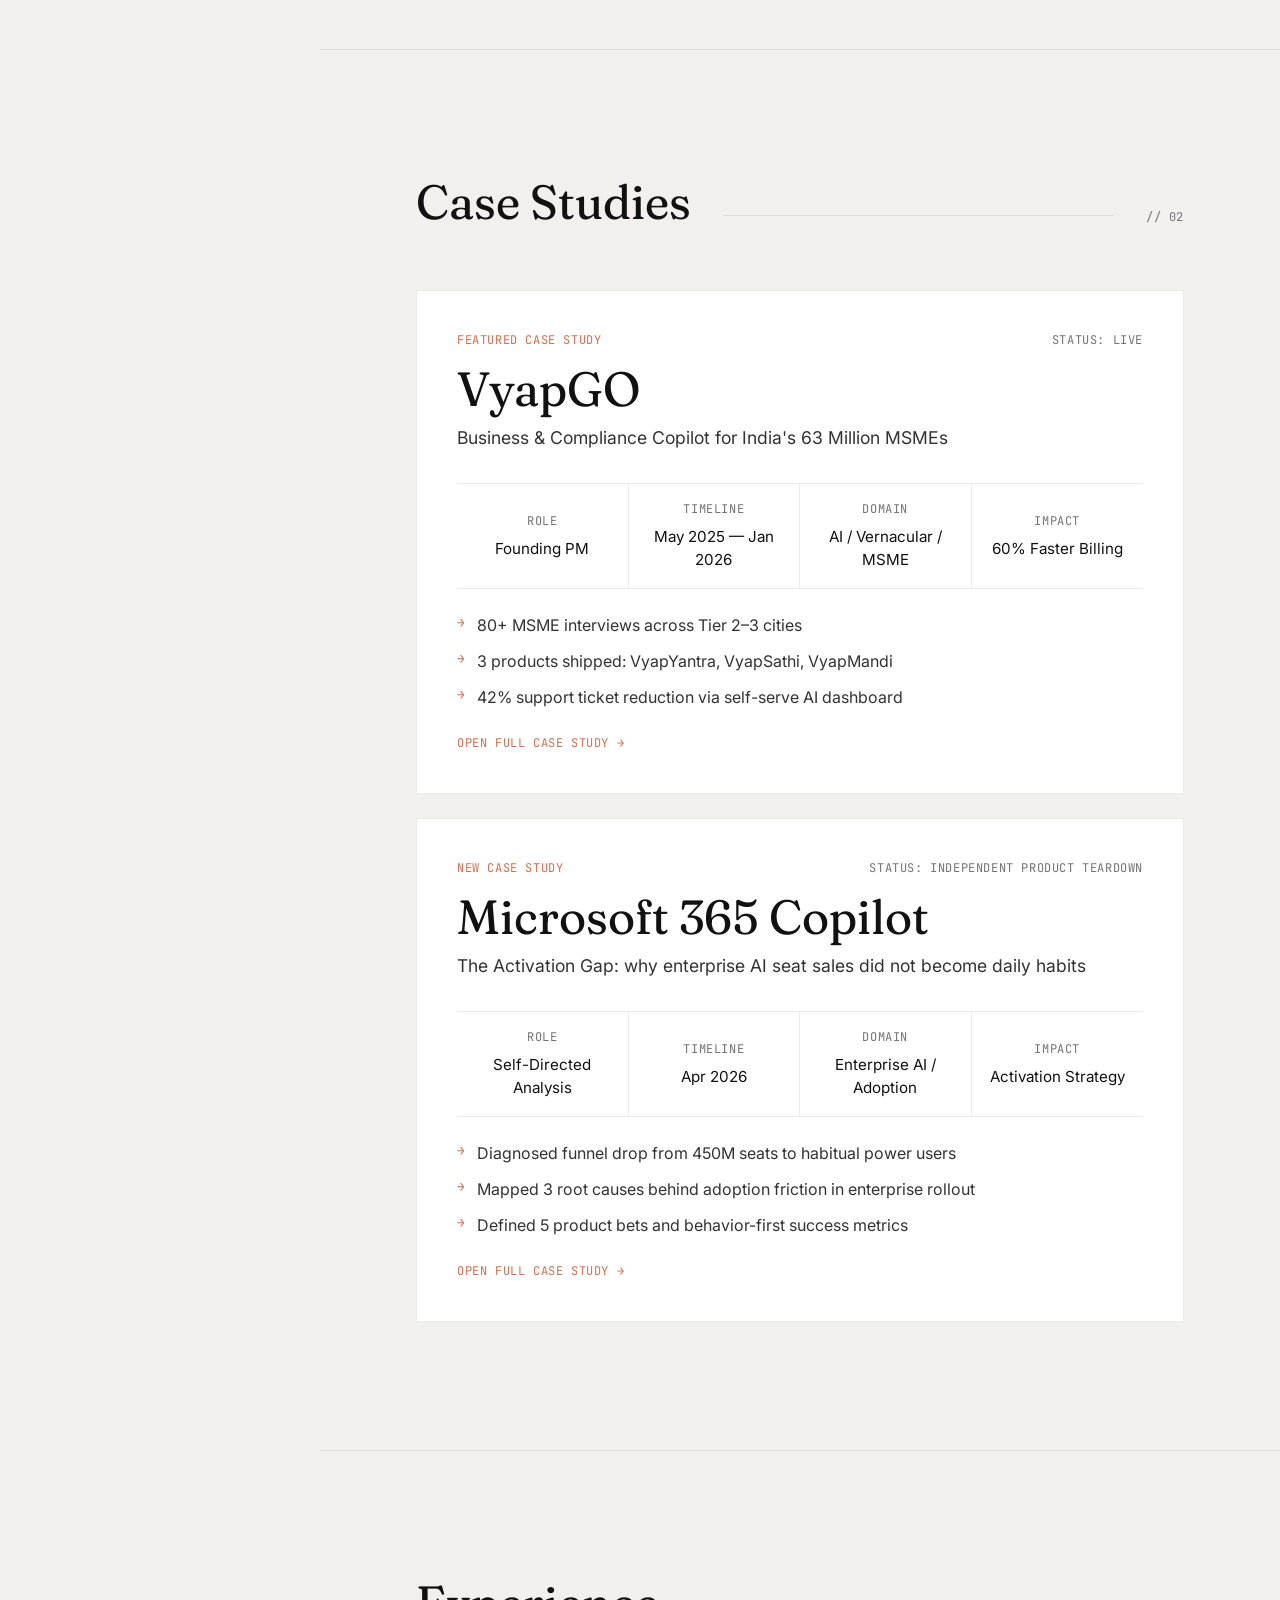
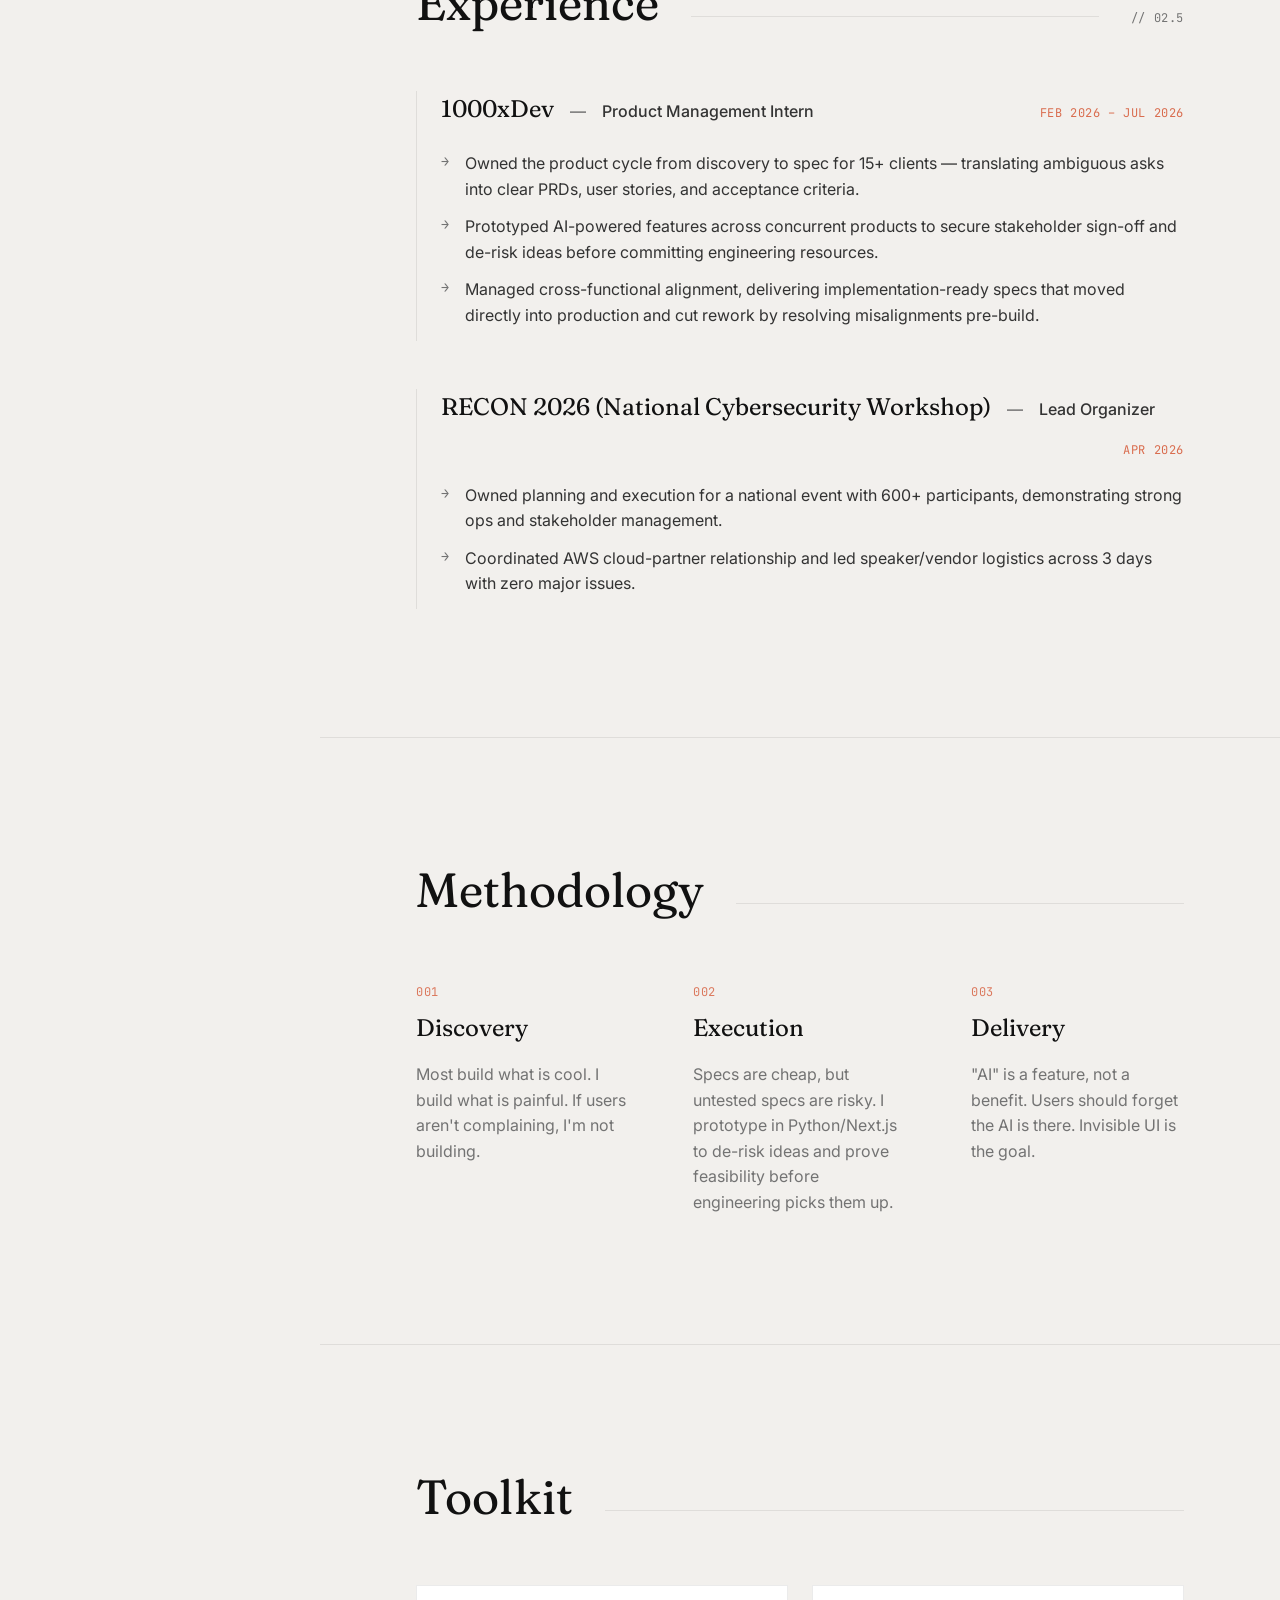
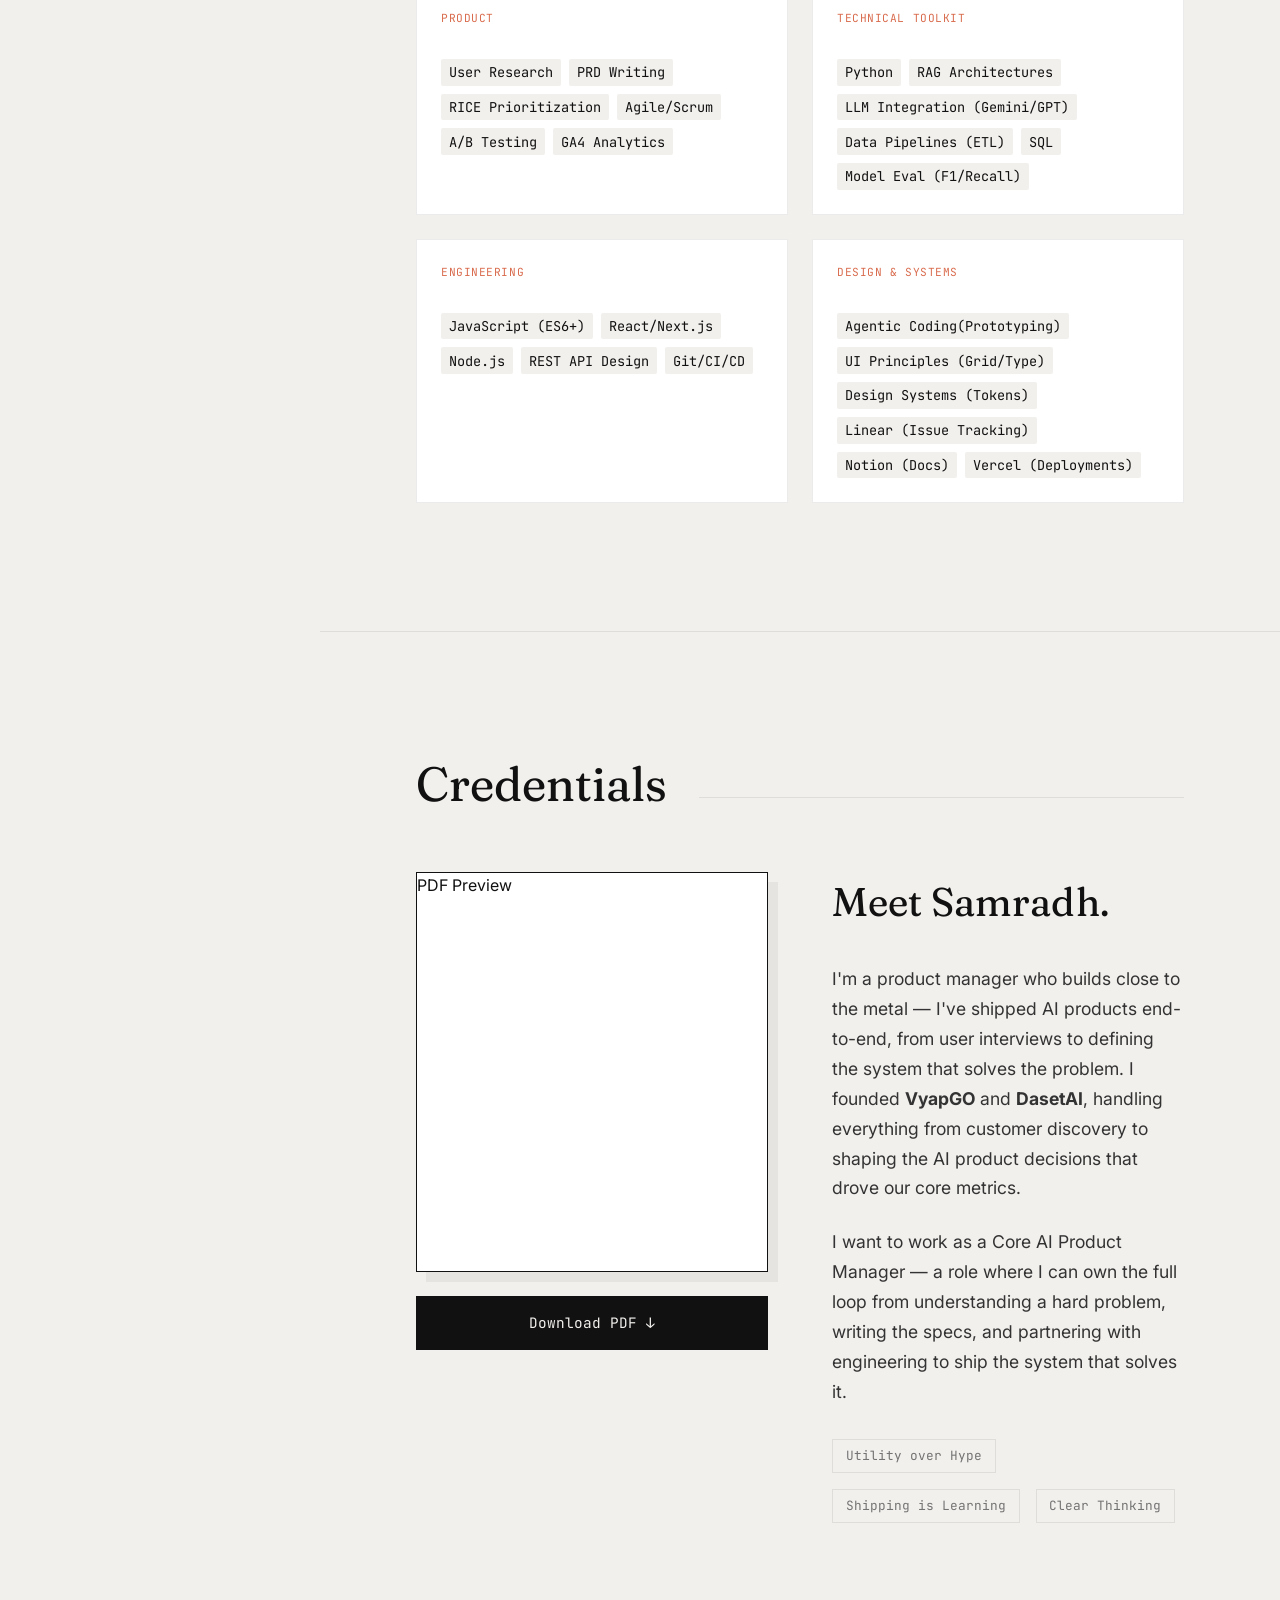
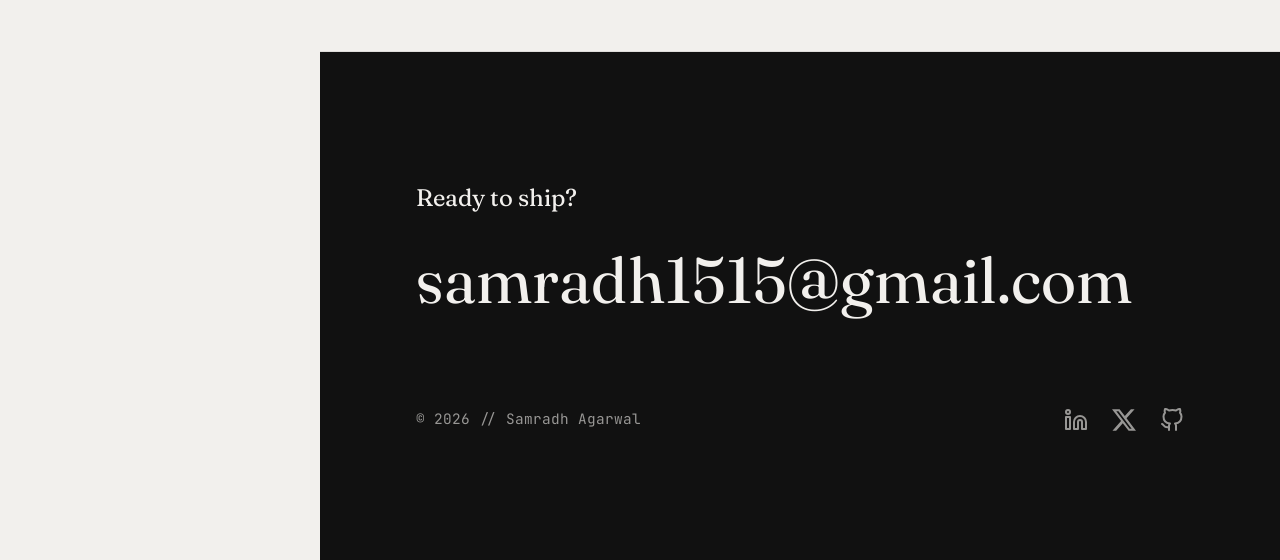
==== commit ce585f7b: "Update portfolio copy and resume for Core AI PM positioning" ====
--- a/index.html
+++ b/index.html
@@ -45,7 +45,7 @@
                 <span data-theme-status>Light</span>
             </button>
             <div class="role-meta">
-                <p>AI Engineer</p>
+                <p>AI Product Manager</p>
                 <p class="status-indicator"><span class="dot"></span>Available for Roles</p>
             </div>
             <nav class="editorial-nav">
@@ -83,24 +83,19 @@
             <!-- HERO SECTION -->
             <section class="hero-statement">
                 <h1 class="display-heading">
-                    <span>I build systems where</span>
-                    <span><span class="highlight-serif">users, data, and AI</span></span>
-                    <span>come together.</span>
+                    <span>I think like a founder,</span>
+                    <span><span class="highlight-serif">build like an engineer,</span></span>
+                    <span>and ship like a PM.</span>
                 </h1>
                 <div class="manifesto-text reveal-on-scroll">
                     <p>
-                        I work at the intersection of product execution, data, and workflows — turning messy real-world
-                        problems into usable products.
+                        I work at the intersection of user research, technical execution, and roadmap ownership — turning messy real-world problems into products people actually use.
                     </p>
                     <p>
-                        I’ve built and shipped products like <a href="#work">VyapGO</a> and <a href="#work">DasetAI</a>,
-                        where I worked on user research, product flows, data handling, and execution from idea to
-                        prototype.
+                        As Founding Engineer at <a href="#work">VyapGO</a> and <a href="#work">DasetAI</a>, I ran user interviews, built the core product from idea to prototype, and owned the roadmap end-to-end across two AI-native startups.
                     </p>
                     <p>
-                        I build AI systems end-to-end — from LLM pipelines and agentic architectures to the interfaces
-                        users actually touch. Previously founded VyapGO and DasetAI. Targeting AI Engineering and
-                        Forward Deployed Engineer roles.
+                        I ship using the same fluency on both sides — Python, RAG, and LLM integration to build fast, and product thinking to know what's worth building. Targeting Core AI Product Manager and AI-native product roles.
                     </p>
                 </div>
             </section>
@@ -132,7 +127,24 @@
                 </header>
 
                 <div class="ship-log-table">
-                    <!-- Entry 1: DasetAI -->
+                    <!-- Entry 1: VyapGO -->
+                    <div class="log-row" onclick="openModal('case-a')">
+                        <div class="col-date"><span class="mono-label">May 2025</span></div>
+                        <div class="col-name">
+                            <h3 class="serif-display">VyapGO</h3>
+                            <span class="mono-label" style="font-size: 0.65rem; opacity: 0.7; display: block; margin-top: 4px;">SEE EXPERIENCE SECTION</span>
+                        </div>
+                        <div class="col-role">
+                            Founding PM
+                            <a href="https://vyapgo.vercel.app/" class="repo-link" target="_blank"
+                                onclick="event.stopPropagation()">Link</a>
+                            <a href="vyapgo-case-study.html" class="repo-link" target="_blank" style="margin-left: 8px;"
+                                onclick="event.stopPropagation()">Case Study</a>
+                            <span class="arrow-icon">→</span>
+                        </div>
+                    </div>
+
+                    <!-- Entry 2: DasetAI -->
                     <div class="log-row" onclick="openModal('case-b')">
                         <div class="col-date"><span class="mono-label">Dec 2025</span></div>
                         <div class="col-name">
@@ -140,37 +152,23 @@
                             <span class="mono-label" style="font-size: 0.65rem; opacity: 0.7; display: block; margin-top: 4px;">SEE EXPERIENCE SECTION</span>
                         </div>
                         <div class="col-role">
-                            Founding Engineer
+                            Founding PM
                             <a href="https://daset-ai-main.vercel.app/" class="repo-link" target="_blank"
                                 onclick="event.stopPropagation()">Link</a>
                             <span class="arrow-icon">→</span>
                         </div>
                     </div>
 
-                    <!-- Entry 2: Vacuum OS -->
+                    <!-- Entry 3: Vacuum OS -->
                     <div class="log-row" onclick="openModal('case-c')">
                         <div class="col-date"><span class="mono-label">Jan 2026</span></div>
                         <div class="col-name">
                             <h3 class="serif-display">Vacuum OS</h3>
+                            <span class="mono-label" style="font-size: 0.65rem; opacity: 0.7; display: block; margin-top: 4px;">A DEEP WORK PLATFORM FOR FOCUS SESSIONS</span>
                         </div>
                         <div class="col-role">
-                            Product Engineer
+                            Product Manager
                             <a href="https://vacuum-os.vercel.app/" class="repo-link" target="_blank"
-                                onclick="event.stopPropagation()">Link</a>
-                            <span class="arrow-icon">→</span>
-                        </div>
-                    </div>
-
-                    <!-- Entry 3: VyapGO -->
-                    <div class="log-row" onclick="openModal('case-a')">
-                        <div class="col-date"><span class="mono-label">May 2025</span></div>
-                        <div class="col-name">
-                            <h3 class="serif-display">VyapGO</h3>
-                            <span class="mono-label" style="font-size: 0.65rem; opacity: 0.7; display: block; margin-top: 4px;">SEE EXPERIENCE SECTION</span>
-                        </div>
-                        <div class="col-role">
-                            Founding Engineer
-                            <a href="https://vyapgo.vercel.app/" class="repo-link" target="_blank"
                                 onclick="event.stopPropagation()">Link</a>
                             <span class="arrow-icon">→</span>
                         </div>
@@ -200,7 +198,7 @@
                         <div class="case-study-meta-grid">
                             <div class="case-study-meta-item">
                                 <span class="mono-label">Role</span>
-                                <span class="case-study-meta-value">Founding Engineer</span>
+                                <span class="case-study-meta-value">Founding PM</span>
                             </div>
                             <div class="case-study-meta-item">
                                 <span class="mono-label">Timeline</span>
@@ -229,7 +227,7 @@
                         aria-label="Open Microsoft 365 Copilot case study">
                         <div class="case-study-head">
                             <span class="mono-label case-study-tag">New Case Study</span>
-                            <span class="mono-label">Status: Internal Review</span>
+                            <span class="mono-label">Status: Independent Product Teardown</span>
                         </div>
 
                         <h3 class="case-study-title serif-display">Microsoft 365 Copilot</h3>
@@ -239,7 +237,7 @@
                         <div class="case-study-meta-grid">
                             <div class="case-study-meta-item">
                                 <span class="mono-label">Role</span>
-                                <span class="case-study-meta-value">Principal PM (Case Analysis)</span>
+                                <span class="case-study-meta-value">Self-Directed Analysis</span>
                             </div>
                             <div class="case-study-meta-item">
                                 <span class="mono-label">Timeline</span>
@@ -280,11 +278,25 @@
                         <div class="timeline-header">
                             <h3 class="timeline-company serif-display">1000xDev</h3>
                             <span class="timeline-role">Product Management Intern</span>
-                            <span class="timeline-date mono-label">Feb 2026 – Mar 2026</span>
+                            <span class="timeline-date mono-label">Feb 2026 – Jul 2026</span>
                         </div>
                         <ul class="timeline-bullets">
-                            <li>Prototyped AI-powered features across 5 concurrent client products — built client-facing POCs integrating LLM APIs and AI automation workflows, designed UI/UX in Figma, and translated prototypes into production-ready specs for engineering handoff across B2C and B2B stacks.</li>
-                            <li>Ran end-to-end delivery cycles as the single point of contact per client — led client discovery calls, conducted engineer walkthroughs to align on implementation approach, and showcased working prototypes to secure client sign-off before development began.</li>
+                            <li>Owned the product cycle from discovery to spec for 15+ clients — translating ambiguous asks into clear PRDs, user stories, and acceptance criteria.</li>
+                            <li>Prototyped AI-powered features across concurrent products to secure stakeholder sign-off and de-risk ideas before committing engineering resources.</li>
+                            <li>Managed cross-functional alignment, delivering implementation-ready specs that moved directly into production and cut rework by resolving misalignments pre-build.</li>
+                        </ul>
+                    </div>
+                    
+                    <!-- Entry 2: RECON 2026 -->
+                    <div class="timeline-item">
+                        <div class="timeline-header">
+                            <h3 class="timeline-company serif-display">RECON 2026 (National Cybersecurity Workshop)</h3>
+                            <span class="timeline-role">Lead Organizer</span>
+                            <span class="timeline-date mono-label">Apr 2026</span>
+                        </div>
+                        <ul class="timeline-bullets">
+                            <li>Owned planning and execution for a national event with 600+ participants, demonstrating strong ops and stakeholder management.</li>
+                            <li>Coordinated AWS cloud-partner relationship and led speaker/vendor logistics across 3 days with zero major issues.</li>
                         </ul>
                     </div>
                 </div>
@@ -310,8 +322,8 @@
                         <span class="method-index">002</span>
                         <h4>Execution</h4>
                         <p class="method-p">
-                            Specs are cheap. Code is truth. I prototype in Python/Next.js
-                            to prove feasibility before Jira tickets exist.
+                            Specs are cheap, but untested specs are risky. I prototype in Python/Next.js
+                            to de-risk ideas and prove feasibility before engineering picks them up.
                         </p>
                     </div>
                     <div class="method-col reveal-on-scroll" style="transition-delay: 0.2s;">
@@ -335,7 +347,7 @@
                 <div class="toolkit-grid reveal-on-scroll">
                     <!-- Card 1: Product Management -->
                     <div class="toolkit-item col-span-2">
-                        <span class="toolkit-label">AI Systems</span>
+                        <span class="toolkit-label">Product</span>
                         <div class="toolkit-content">
                             <span class="tech-mono">User Research</span>
                             <span class="tech-mono">PRD Writing</span>
@@ -348,7 +360,7 @@
 
                     <!-- Card 2: AI & Data Stack -->
                     <div class="toolkit-item col-span-2">
-                        <span class="toolkit-label">AI Engineering</span>
+                        <span class="toolkit-label">Technical Toolkit</span>
                         <div class="toolkit-content">
                             <span class="tech-mono">Python</span>
                             <span class="tech-mono">RAG Architectures</span>
@@ -401,13 +413,13 @@
                     <div class="resume-col-left">
                         <div class="resume-preview-wrapper">
                             <div class="resume-preview-box angled-paper">
-                                <object data="Samradh_AI_Engineer.pdf#toolbar=0&navpanes=0&scrollbar=0&view=FitH"
+                                <object data="samradh-resume.pdf#toolbar=0&navpanes=0&scrollbar=0&view=FitH"
                                     type="application/pdf" class="pdf-obj">
                                     <p>PDF Preview</p>
                                 </object>
                             </div>
                         </div>
-                        <a href="./Samradh_AI_Engineer.pdf" target="_blank" class="download-btn-full">Download PDF
+                        <a href="./samradh-resume.pdf" target="_blank" class="download-btn-full">Download PDF
                             ↓</a>
                     </div>
 
@@ -415,12 +427,12 @@
                     <div class="resume-col-right">
                         <h3 class="bio-heading">Meet Samradh.</h3>
                         <p class="bio-text">
-                            I am Samradh. I'm an engineer by training but a product builder by heart.
+                            I'm a product manager who builds close to the metal — I've shipped AI products end-to-end, from user interviews to defining the system that solves the problem.
                             I founded <strong>VyapGO</strong> and <strong>DasetAI</strong>, handling everything from
-                            user interviews to rewriting the inference pipelines.
+                            customer discovery to shaping the AI product decisions that drove our core metrics.
                         </p>
                         <p class="bio-text">
-                            I want to work as an AI Engineer or Forward Deployed Engineer — roles where I can own the full loop from understanding a hard problem to shipping the system that solves it.
+                            I want to work as a Core AI Product Manager — a role where I can own the full loop from understanding a hard problem, writing the specs, and partnering with engineering to ship the system that solves it.
                         </p>
 
                         <div class="bio-values">
@@ -547,7 +559,7 @@
                 <div class="spec-grid-stats">
                     <div class="stat-box">
                         <span class="label">Role</span>
-                        <span class="val">Founding Engineer</span>
+                        <span class="val">Founding PM</span>
                     </div>
                     <div class="stat-box">
                         <span class="label">Stack</span>
@@ -586,7 +598,7 @@
                 <div class="spec-grid-stats">
                     <div class="stat-box">
                         <span class="label">Role</span>
-                        <span class="val">Product Engineer</span>
+                        <span class="val">Product Manager</span>
                     </div>
                     <div class="stat-box">
                         <span class="label">Stack</span>
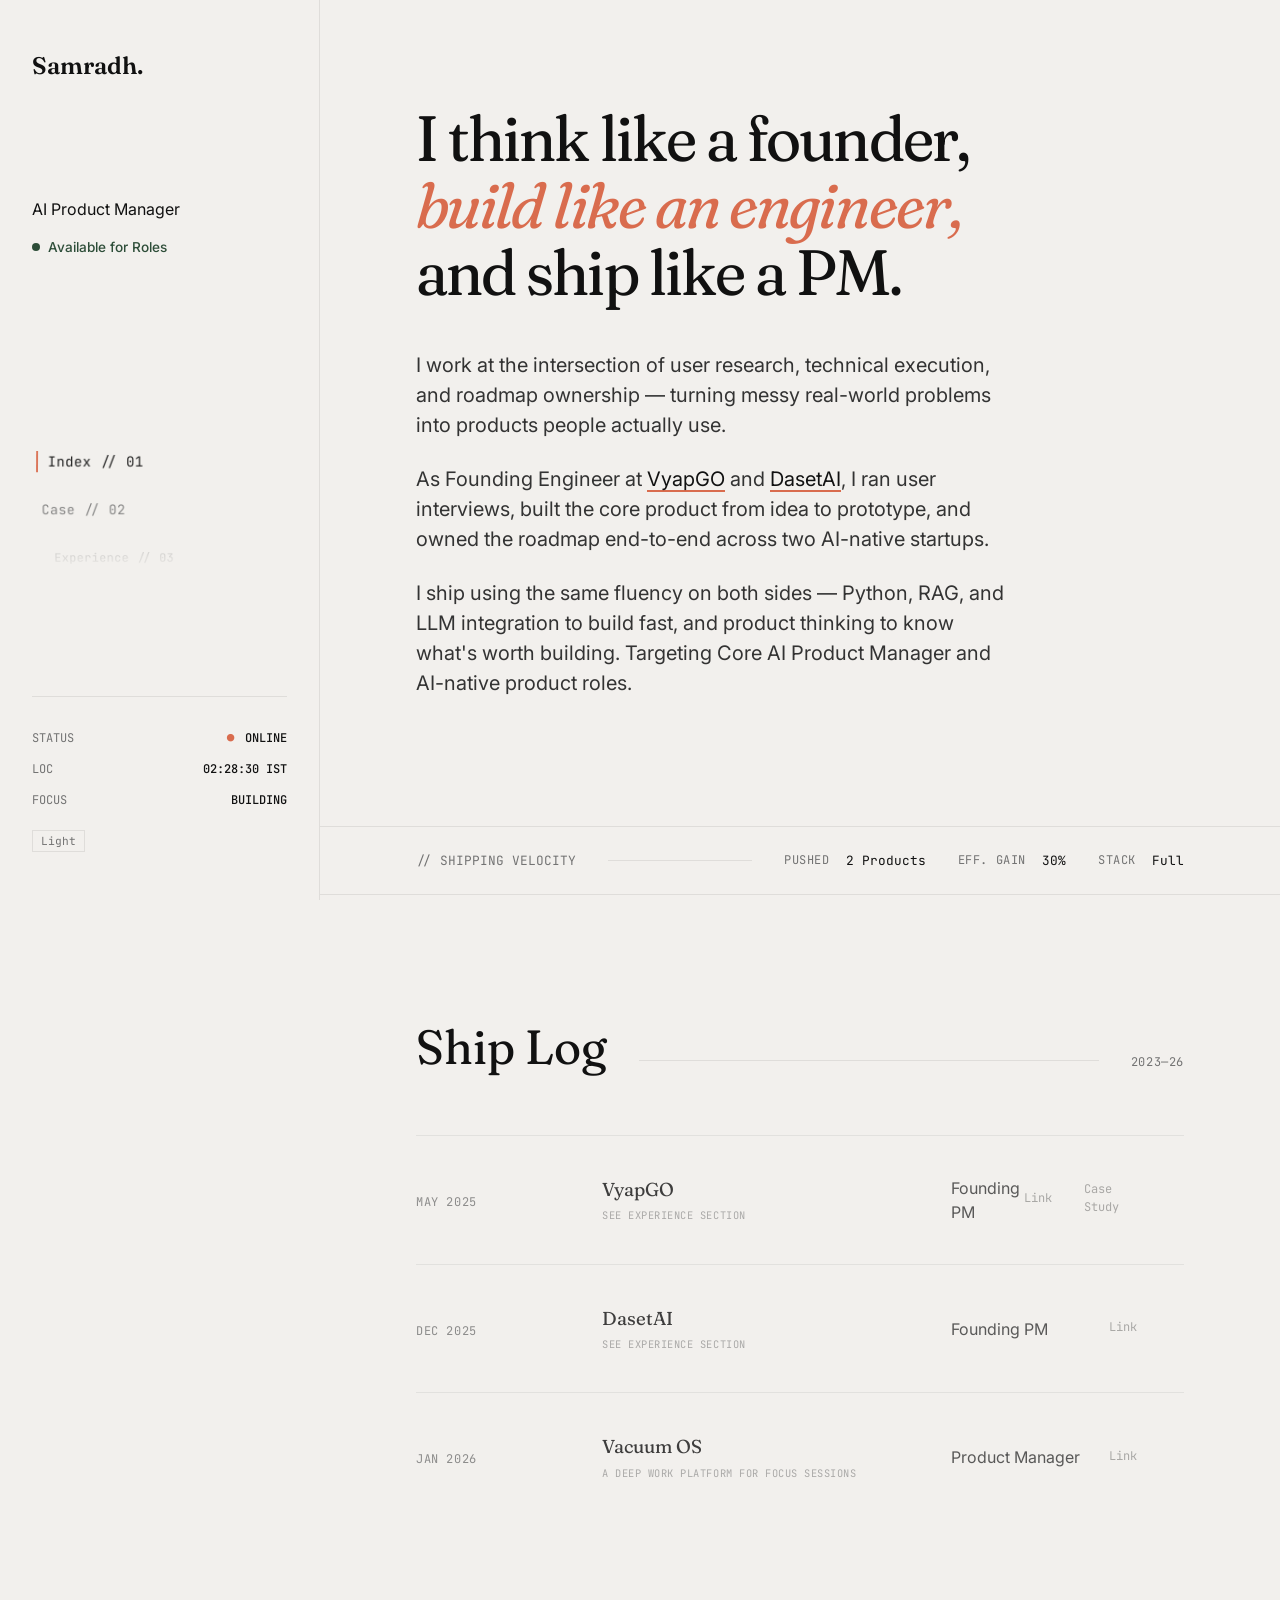
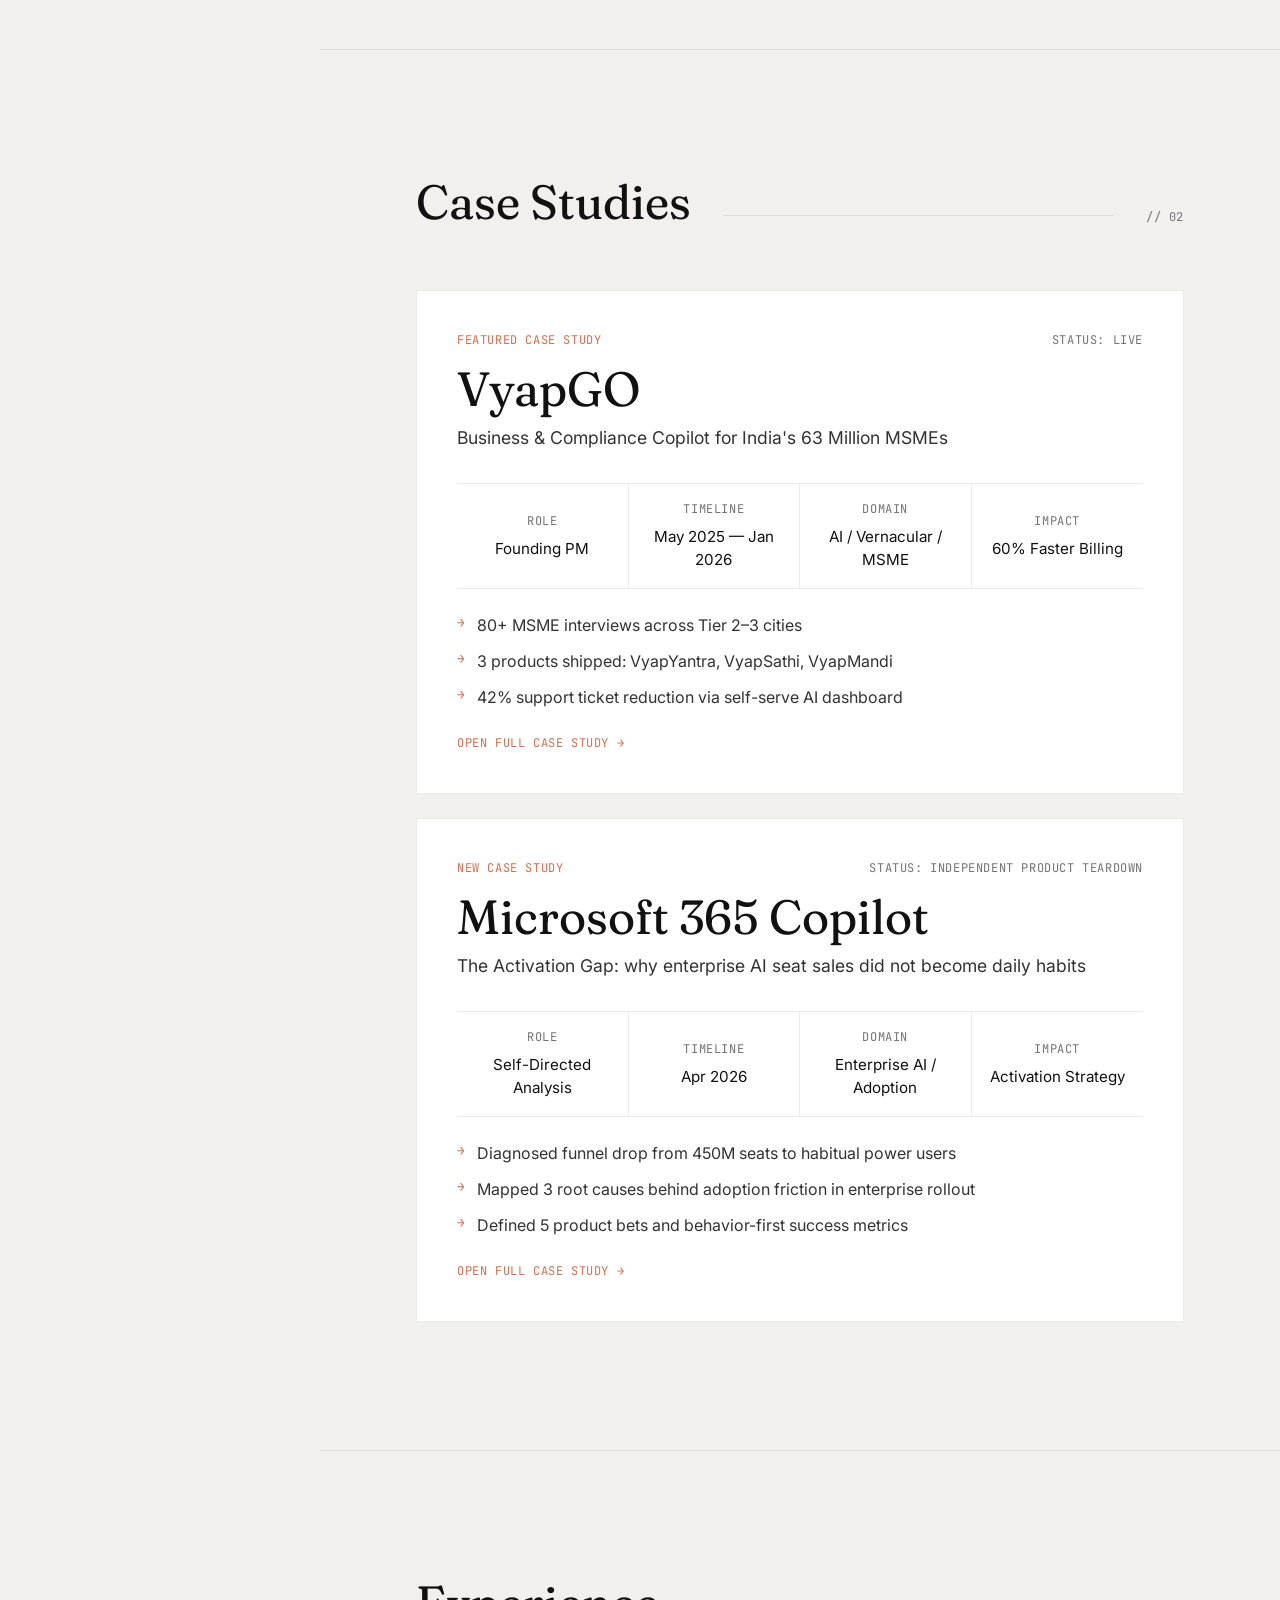
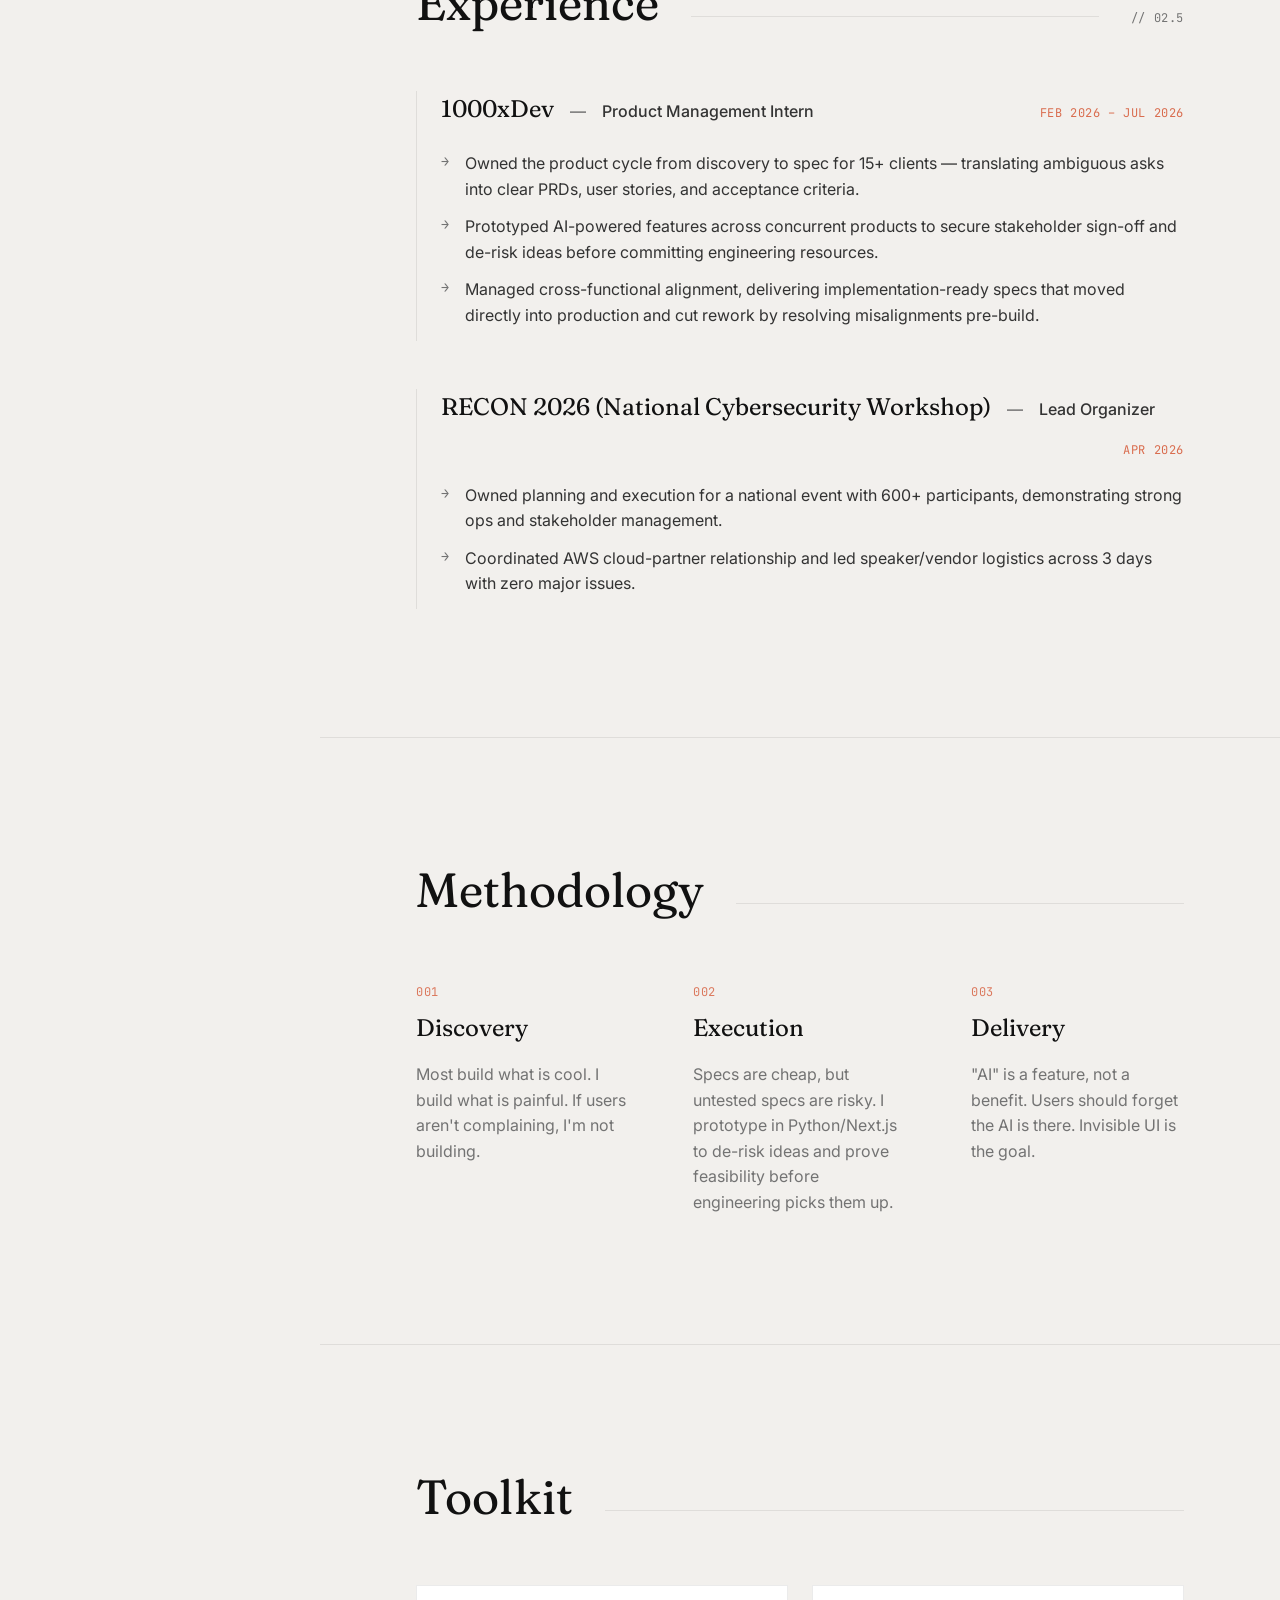
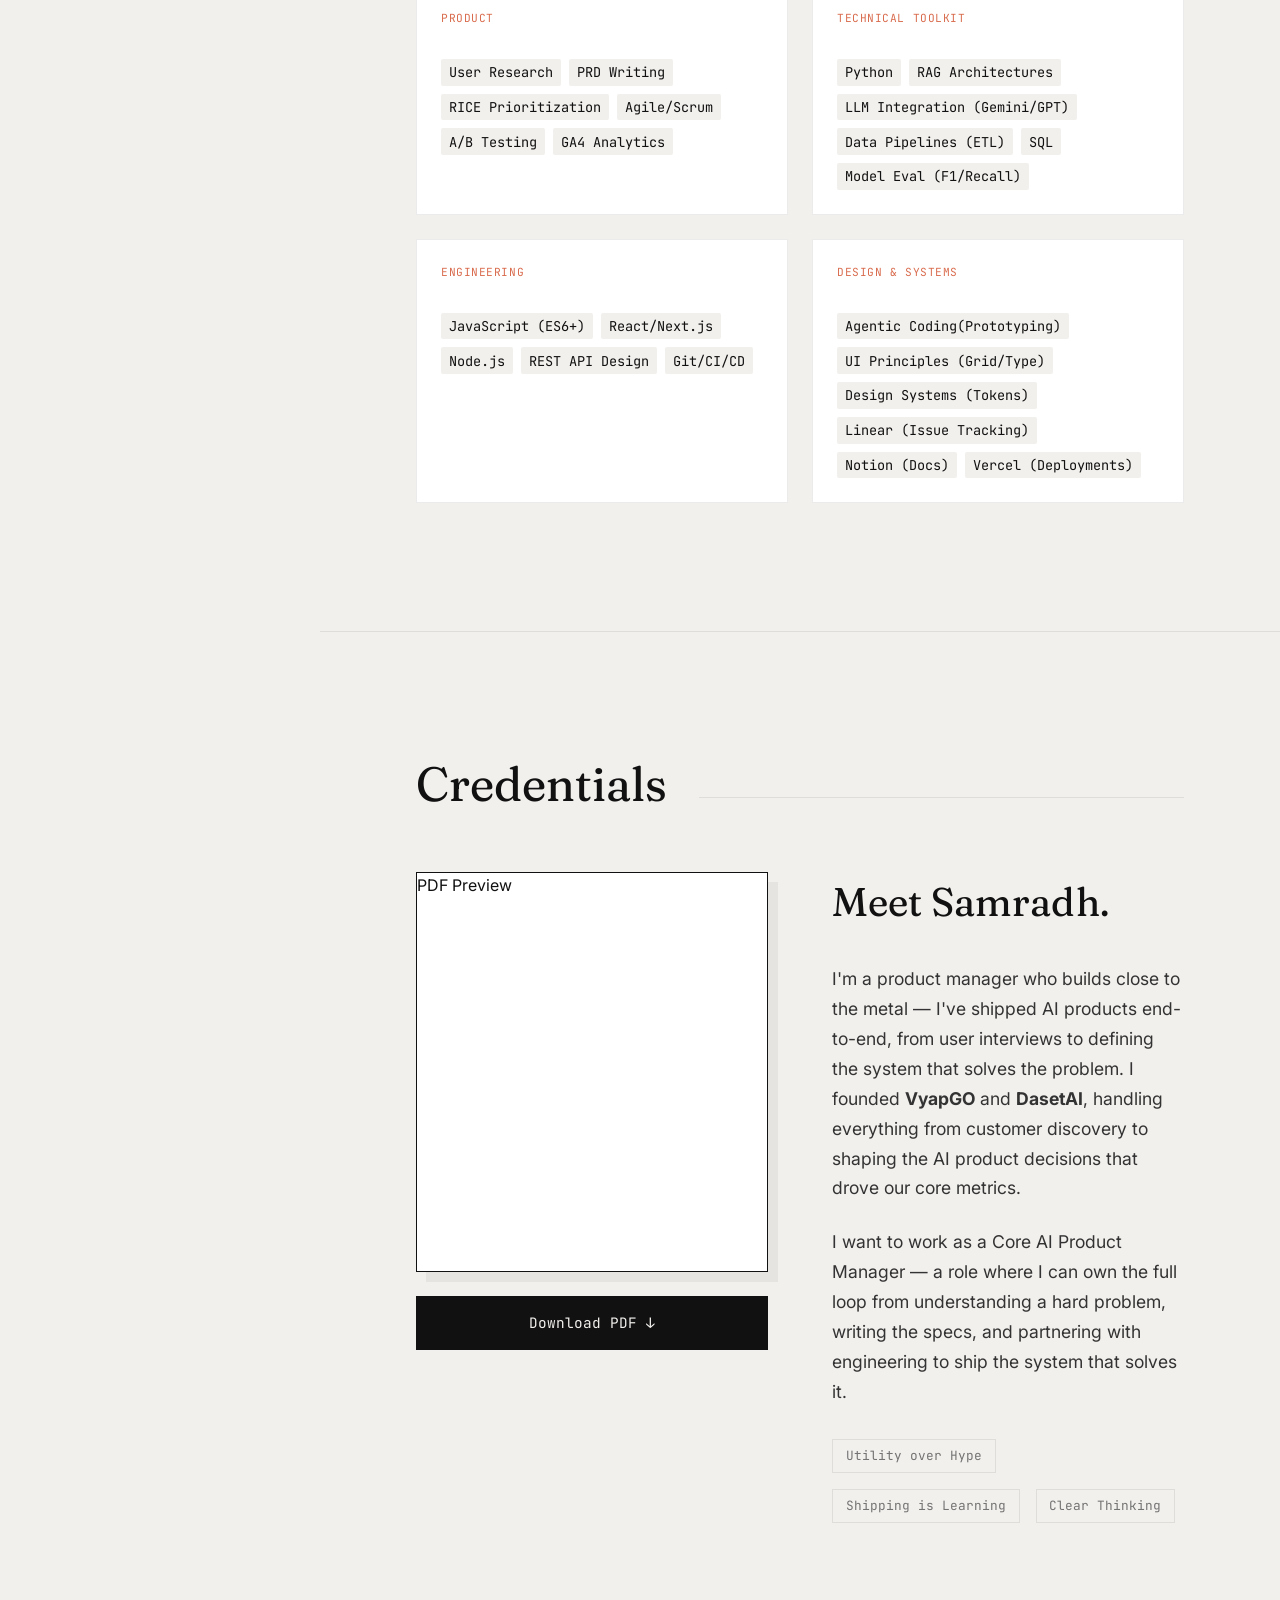
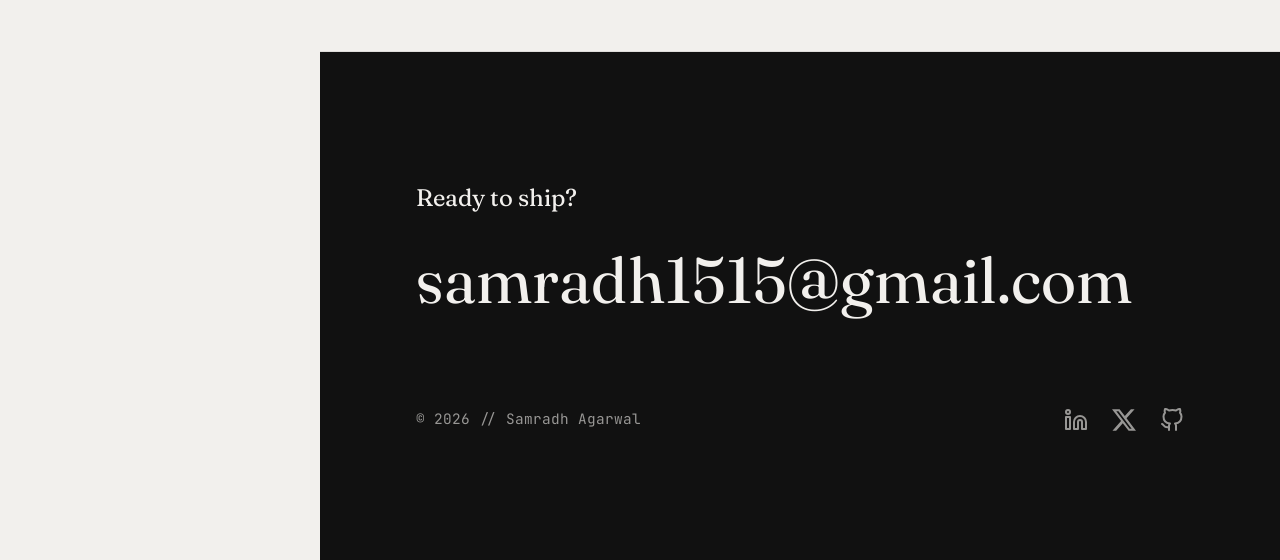
==== commit 34626bc3: "Update OG/meta positioning from AI Engineer to AI Product Manager Link previews (og:title, og:descri" ====
--- a/index.html
+++ b/index.html
@@ -4,14 +4,14 @@
 <head>
     <meta charset="UTF-8">
     <meta name="viewport" content="width=device-width, initial-scale=1.0">
-    <title>Samradh Agarwal </title>
+    <title>Samradh Agarwal — AI Product Manager</title>
     <meta name="description"
-        content="AI Engineer. Builder of LLM systems, multi-agent pipelines, and full-stack AI products.">
+        content="AI Product Manager. Builder of LLM systems, multi-agent pipelines, and full-stack AI products.">
 
     <!-- Open Graph (OG) -->
-    <meta property="og:title" content="Samradh Agarwal — AI Engineer">
+    <meta property="og:title" content="Samradh Agarwal — AI Product Manager">
     <meta property="og:description"
-        content="AI Engineer. Builder of LLM systems, multi-agent pipelines, and full-stack AI products.">
+        content="AI Product Manager. Builder of LLM systems, multi-agent pipelines, and full-stack AI products.">
     <meta property="og:type" content="website">
     <meta property="og:url" content="https://samradh.dev">
 
